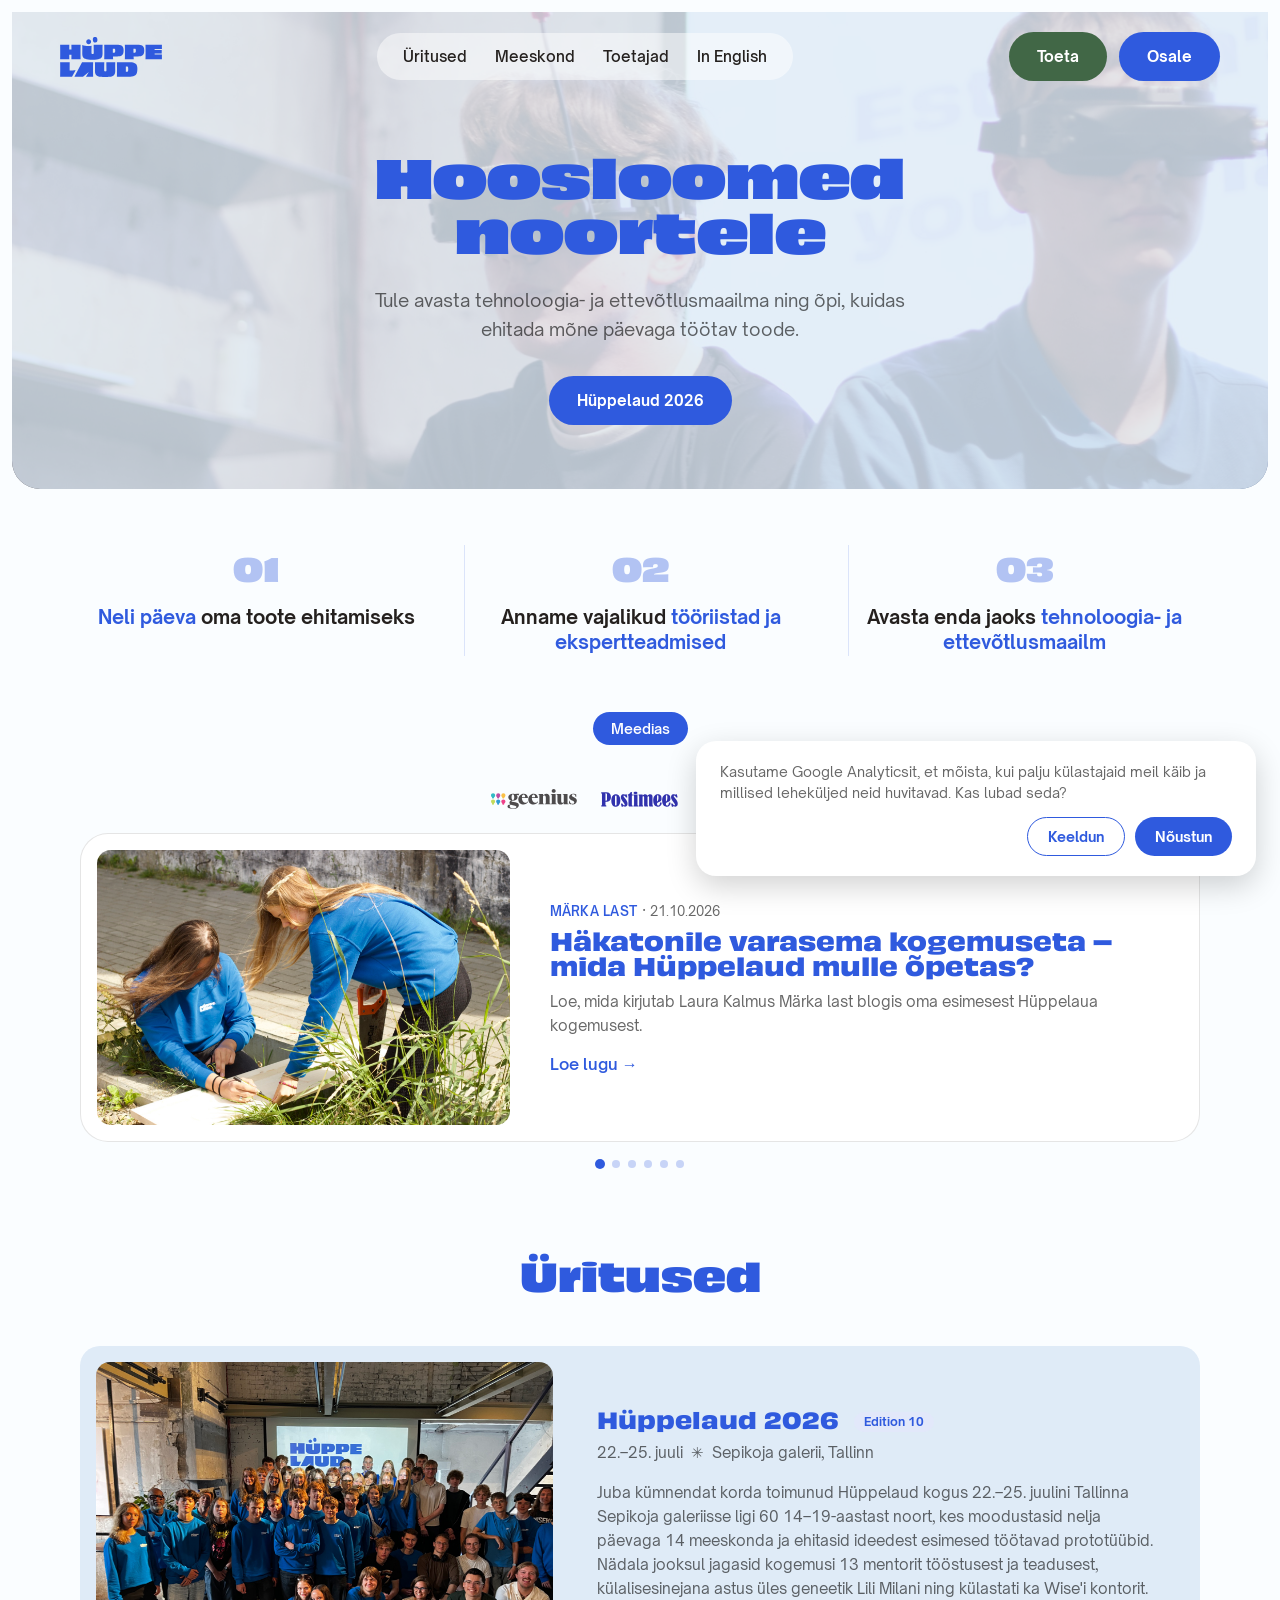
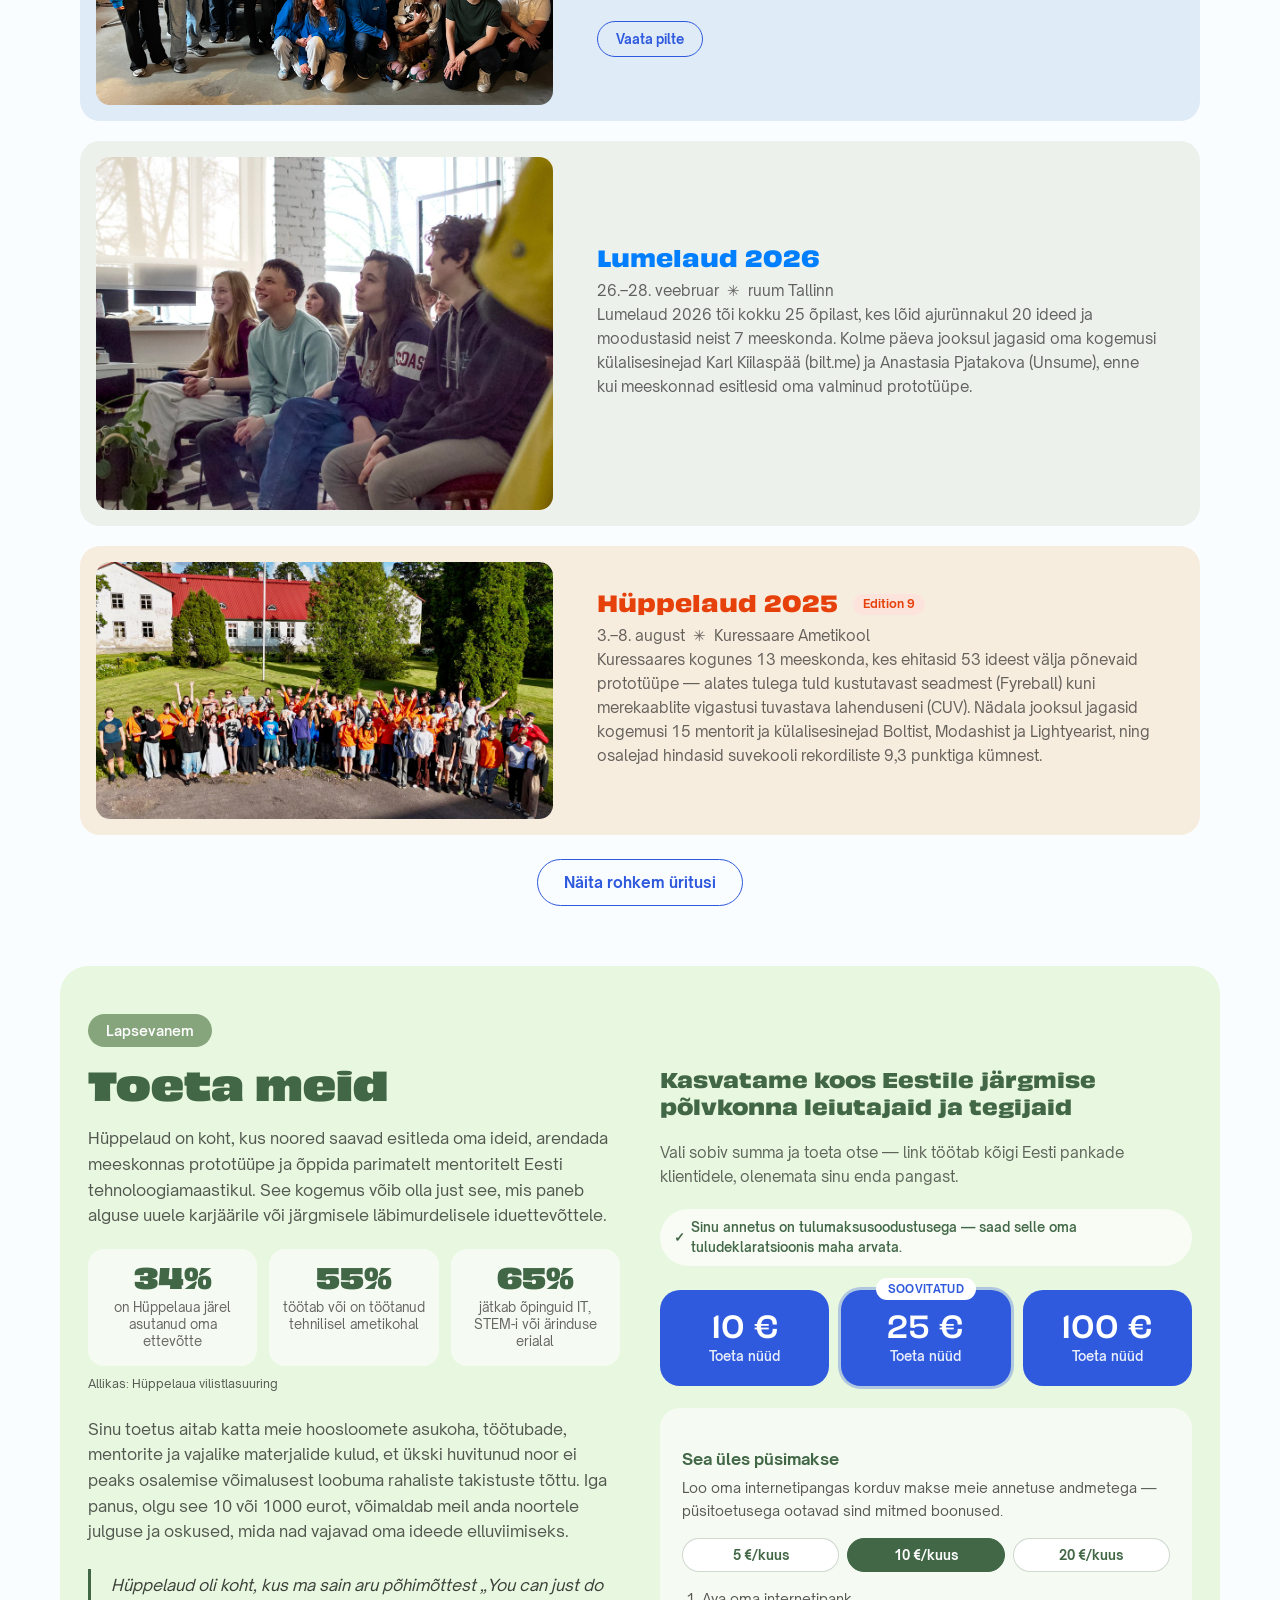
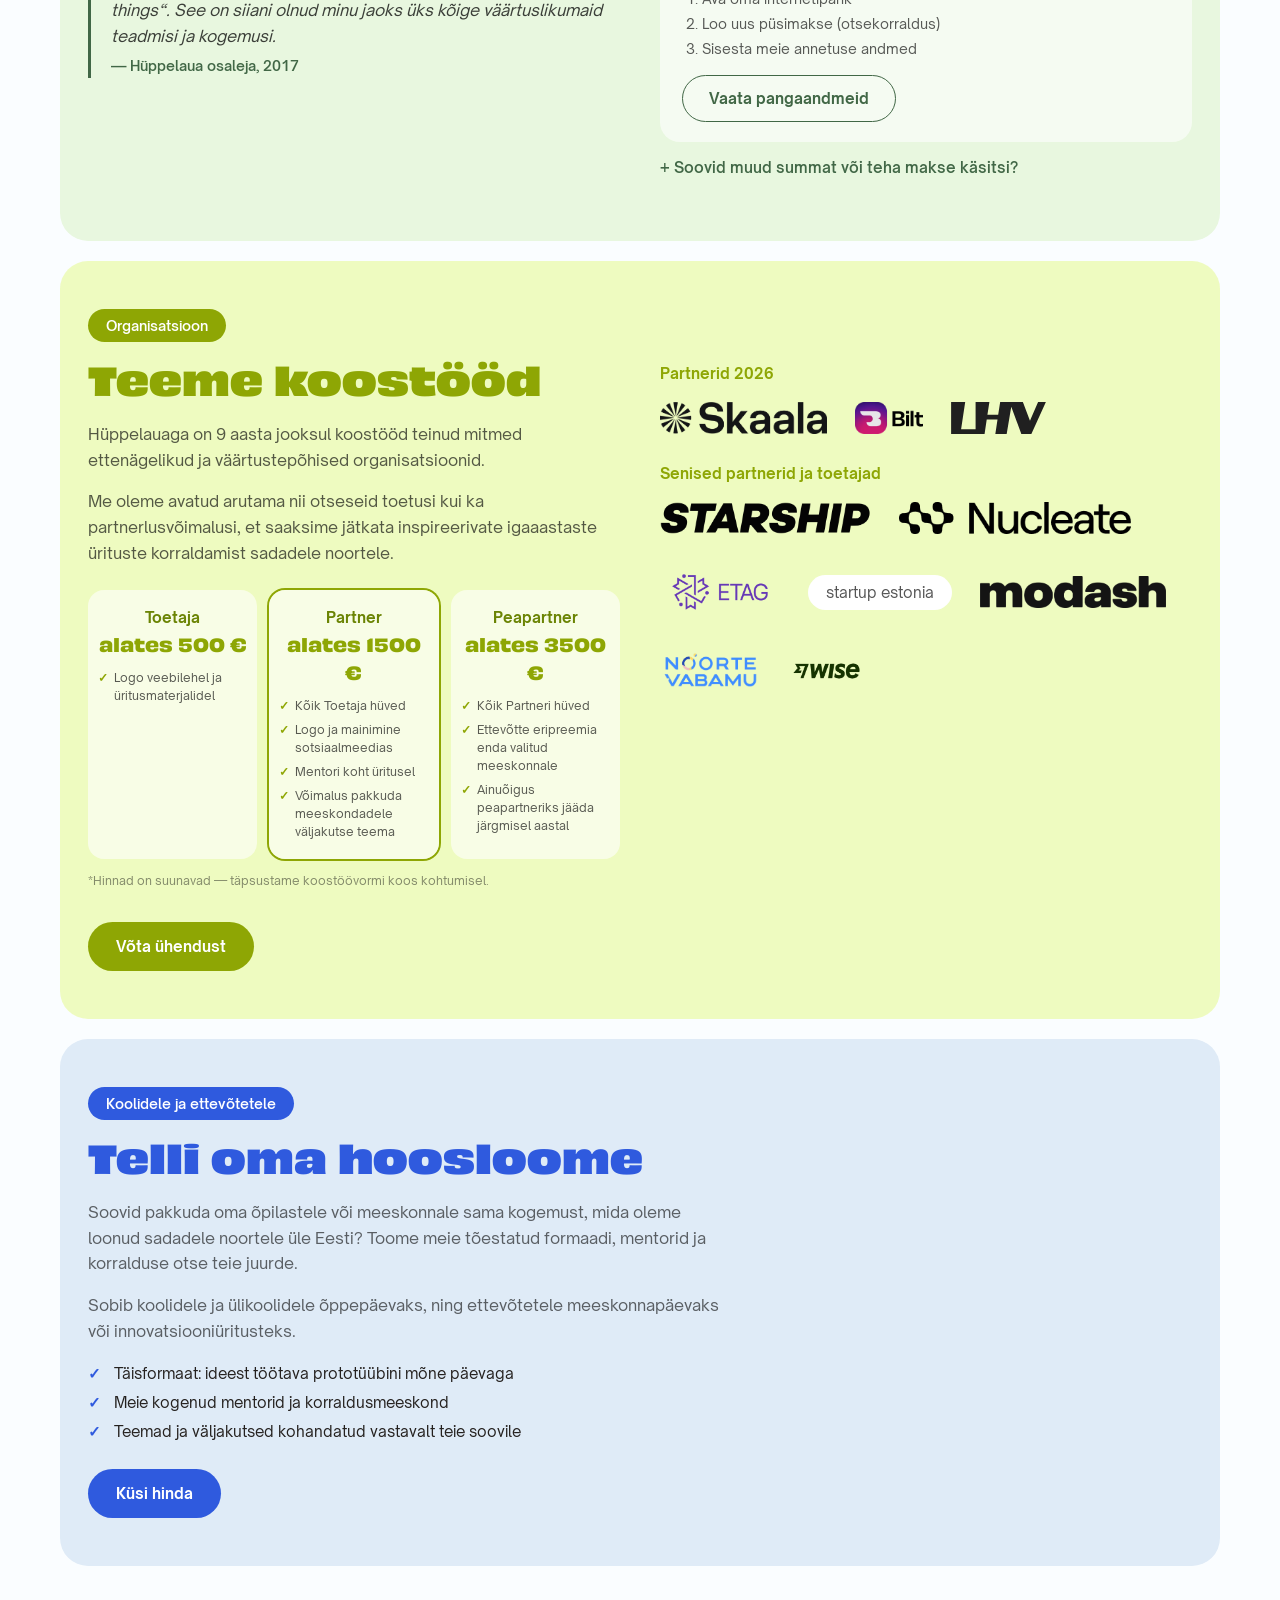
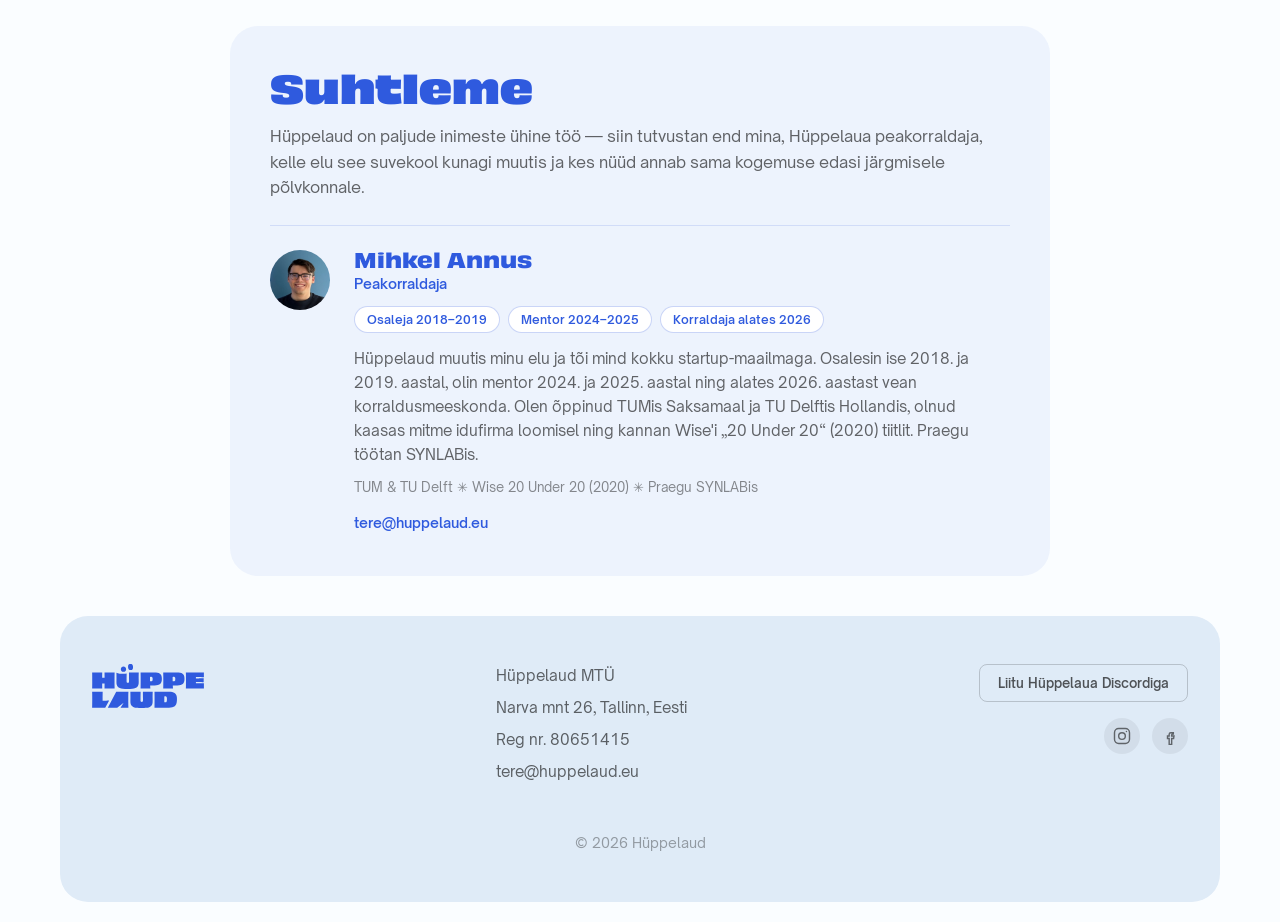
==== index.html @ 9a5c2cb6 "Add Märka last piece as latest Meedias slide Adds Laura Kalmus's 21.10.2026 Märka last writeup as th" ====
<!DOCTYPE html>
<html lang="et" data-i18n-lang="meta.lang">
<head>
<meta charset="UTF-8">
<meta name="viewport" content="width=device-width, initial-scale=1.0">
<title data-i18n="meta.title">Hüppelaud - Nutitalgud noortele</title>
<meta name="description" data-i18n-content="meta.description" content="Hüppelaud on ainulaadne tehnoloogia- ja ettevõtluse suvekool, kuhu tulevad kokku noored üle Eesti, et ehitada nelja päeva jooksul ideedest esimesed töötavad prototüübid.">
<link rel="canonical" data-i18n-href="meta.url" href="https://huppelaud.eu/">
<link rel="alternate" hreflang="et" href="https://huppelaud.eu/">
<link rel="alternate" hreflang="en" href="https://huppelaud.eu/en/">
<link rel="alternate" hreflang="x-default" href="https://huppelaud.eu/en/">
<meta name="robots" content="index, follow, max-image-preview:large">
<link rel="icon" type="image/png" href="/assets/images/favicon.png">
<link rel="apple-touch-icon" href="/assets/images/apple-touch-icon.png">
<link rel="stylesheet" href="/styles.css?v=20260915">

<!-- Social previews (Facebook, LinkedIn, Slack, Discord, WhatsApp, X) -->
<meta property="og:type" content="website">
<meta property="og:site_name" content="Hüppelaud">
<meta property="og:locale" data-i18n-content="meta.ogLocale" content="et_EE">
<meta property="og:locale:alternate" data-i18n-content="meta.ogLocaleAlternate" content="en_GB">
<meta property="og:url" data-i18n-content="meta.url" content="https://huppelaud.eu/">
<meta property="og:title" data-i18n-content="meta.title" content="Hüppelaud - Nutitalgud noortele">
<meta property="og:description" data-i18n-content="meta.ogDescription" content="Tehnoloogia- ja ettevõtluse suvekool 14–19-aastastele: noored üle Eesti ehitavad nelja päevaga ideedest töötavad prototüübid. Toeta või osale.">
<meta property="og:image" content="https://huppelaud.eu/assets/images/og-huppelaud.jpg">
<meta property="og:image:width" content="1200">
<meta property="og:image:height" content="630">
<meta property="og:image:alt" data-i18n-content="meta.ogImageAlt" content="Hüppelaud 2026 osalejad ja mentorid Hüppelaua logo ees">
<meta name="twitter:card" content="summary_large_image">
<meta name="twitter:title" data-i18n-content="meta.title" content="Hüppelaud - Nutitalgud noortele">
<meta name="twitter:description" data-i18n-content="meta.ogDescription" content="Tehnoloogia- ja ettevõtluse suvekool 14–19-aastastele: noored üle Eesti ehitavad nelja päevaga ideedest töötavad prototüübid. Toeta või osale.">
<meta name="twitter:image" content="https://huppelaud.eu/assets/images/og-huppelaud.jpg">

<!-- i18n:et-only -->
<!-- Structured data: tells Google the site name, the organisation behind it,
     its logo/photos and past events, so search can show Hüppelaud's own images. -->
<script type="application/ld+json">
{
  "@context": "https://schema.org",
  "@graph": [
    {
      "@type": "WebSite",
      "@id": "https://huppelaud.eu/#website",
      "url": "https://huppelaud.eu/",
      "name": "Hüppelaud",
      "alternateName": ["Hüppelaud MTÜ", "Huppelaud"],
      "inLanguage": "et",
      "publisher": { "@id": "https://huppelaud.eu/#organization" }
    },
    {
      "@type": "NGO",
      "@id": "https://huppelaud.eu/#organization",
      "name": "Hüppelaud",
      "legalName": "Hüppelaud MTÜ",
      "url": "https://huppelaud.eu/",
      "description": "Tehnoloogia- ja ettevõtluse suvekool ning häkatonid 14–19-aastastele noortele Eestis.",
      "logo": {
        "@type": "ImageObject",
        "url": "https://huppelaud.eu/assets/images/logo.png",
        "width": 600,
        "height": 600
      },
      "image": [
        "https://huppelaud.eu/assets/images/og-huppelaud.jpg",
        "https://huppelaud.eu/assets/images/event-huppelaud-2026.jpg",
        "https://huppelaud.eu/assets/images/hero-huppelaud-2026.jpg"
      ],
      "email": "tere@huppelaud.eu",
      "address": {
        "@type": "PostalAddress",
        "streetAddress": "Narva mnt 26",
        "addressLocality": "Tallinn",
        "addressCountry": "EE"
      },
      "identifier": {
        "@type": "PropertyValue",
        "propertyID": "Registrikood",
        "value": "80651415"
      },
      "areaServed": "EE",
      "sameAs": [
        "https://www.instagram.com/huppelaud/",
        "https://www.facebook.com/huppelaud/"
      ]
    },
    {
      "@type": "Event",
      "name": "Hüppelaud 2026",
      "startDate": "2026-07-22",
      "endDate": "2026-07-25",
      "eventAttendanceMode": "https://schema.org/OfflineEventAttendanceMode",
      "eventStatus": "https://schema.org/EventScheduled",
      "location": { "@type": "Place", "name": "Sepikoja galerii", "address": { "@type": "PostalAddress", "addressLocality": "Tallinn", "addressCountry": "EE" } },
      "image": ["https://huppelaud.eu/assets/images/event-huppelaud-2026.jpg", "https://huppelaud.eu/assets/images/hero-huppelaud-2026.jpg"],
      "description": "Kümnes Hüppelaud: ligi 60 noort, 14 meeskonda ja 13 mentorit ehitasid nelja päevaga ideedest töötavad prototüübid.",
      "organizer": { "@id": "https://huppelaud.eu/#organization" }
    },
    {
      "@type": "Event",
      "name": "Lumelaud 2026",
      "startDate": "2026-02-26",
      "endDate": "2026-02-28",
      "eventAttendanceMode": "https://schema.org/OfflineEventAttendanceMode",
      "eventStatus": "https://schema.org/EventScheduled",
      "location": { "@type": "Place", "name": "ruum", "address": { "@type": "PostalAddress", "addressLocality": "Tallinn", "addressCountry": "EE" } },
      "image": "https://huppelaud.eu/assets/images/event-lumelaud-2026.jpg",
      "description": "25 õpilast, 20 ideed ja 7 meeskonda, kes esitlesid kolme päeva järel oma prototüüpe.",
      "organizer": { "@id": "https://huppelaud.eu/#organization" }
    },
    {
      "@type": "Event",
      "name": "Hüppelaud 2025",
      "startDate": "2025-08-03",
      "endDate": "2025-08-08",
      "eventAttendanceMode": "https://schema.org/OfflineEventAttendanceMode",
      "eventStatus": "https://schema.org/EventScheduled",
      "location": { "@type": "Place", "name": "Kuressaare Ametikool", "address": { "@type": "PostalAddress", "addressLocality": "Kuressaare", "addressCountry": "EE" } },
      "image": "https://huppelaud.eu/assets/images/event-huppelaud-2025.jpg",
      "description": "13 meeskonda ehitasid 53 ideest prototüüpe 15 mentori toel.",
      "organizer": { "@id": "https://huppelaud.eu/#organization" }
    },
    {
      "@type": "Event",
      "name": "Lumelaud 2025",
      "startDate": "2025-02-26",
      "endDate": "2025-02-28",
      "eventAttendanceMode": "https://schema.org/OfflineEventAttendanceMode",
      "eventStatus": "https://schema.org/EventScheduled",
      "location": { "@type": "Place", "name": "Vabamu", "address": { "@type": "PostalAddress", "addressLocality": "Tallinn", "addressCountry": "EE" } },
      "image": "https://huppelaud.eu/assets/images/event-lumelaud-2025.jpg",
      "description": "Kolmepäevane talvine hoosloome, kus viis meeskonda esitlesid oma valmis tooteid.",
      "organizer": { "@id": "https://huppelaud.eu/#organization" }
    },
    {
      "@type": "Event",
      "name": "Hüppelaud 2024",
      "startDate": "2024-08-05",
      "endDate": "2024-08-09",
      "eventAttendanceMode": "https://schema.org/OfflineEventAttendanceMode",
      "eventStatus": "https://schema.org/EventScheduled",
      "location": { "@type": "Place", "name": "Viljandi Kutseõppekeskus", "address": { "@type": "PostalAddress", "addressLocality": "Viljandi", "addressCountry": "EE" } },
      "image": "https://huppelaud.eu/assets/images/event-huppelaud-2024.jpg",
      "description": "Nädal toodete ehitamist Viljandis, lõpuesitlustel üllatuskülalisena Bolti asutaja Markus Villig.",
      "organizer": { "@id": "https://huppelaud.eu/#organization" }
    },
    {
      "@type": "Event",
      "name": "Hüppelaud 2023",
      "startDate": "2023-07-30",
      "endDate": "2023-08-04",
      "eventAttendanceMode": "https://schema.org/OfflineEventAttendanceMode",
      "eventStatus": "https://schema.org/EventScheduled",
      "location": { "@type": "Place", "name": "kood/Jõhvi", "address": { "@type": "PostalAddress", "addressLocality": "Jõhvi", "addressCountry": "EE" } },
      "image": "https://huppelaud.eu/assets/images/event-huppelaud-2023.jpg",
      "description": "Seitsmes Hüppelaud koostöös Enter Bootcampiga, üle 80 noore osalejaga.",
      "organizer": { "@id": "https://huppelaud.eu/#organization" }
    }
  ]
}
</script>
<!-- /i18n:et-only -->
</head>
<body>

<header class="hero" id="top" data-track-section="hero">
  <div class="hero-carousel" id="heroCarousel" aria-hidden="true">
    <img src="/assets/images/hero-huppelaud-2026.jpg" alt="" class="active">
    <img src="/assets/images/hero-huppelaud-2026-2.jpg" alt="">
    <img src="/assets/images/gallery-2026/g-4612.jpg" alt="">
    <img src="/assets/images/gallery-2026/g-4648.jpg" alt="">
    <img src="/assets/images/gallery-2026/g-4593.jpg" alt="">
    <img src="/assets/images/gallery-2026/g-4698.jpg" alt="">
    <img src="/assets/images/gallery-2026/g-4860.jpg" alt="">
  </div>
  <div class="hero-scrim" aria-hidden="true"></div>
  <nav class="navbar">
    <a href="#top" class="logo" data-i18n-aria="nav.logoAria" aria-label="Hüppelaud avaleht">
      <img src="/assets/images/logo.svg" alt="Hüppelaud">
    </a>

    <div class="nav-pill">
      <a href="#events" data-i18n="nav.events">Üritused</a>
      <a href="#team" data-i18n="nav.team">Meeskond</a>
      <a href="#contribute" data-i18n="nav.support">Toetajad</a>
      <a class="lang-select" href="/en/" data-i18n-href="nav.langHref" hreflang="en" data-i18n-hreflang="nav.langCode" lang="en" data-i18n-lang="nav.langCode" data-i18n="nav.langSwitch">In English</a>
    </div>

    <div class="nav-ctas">
      <a href="#donate" class="btn btn-donate nav-donate" data-i18n="nav.donate">Toeta</a>
      <a href="#events" class="btn btn-primary nav-cta" data-i18n="nav.cta">Osale</a>
    </div>

    <button class="hamburger" type="button" data-i18n-aria="nav.openMenu" aria-label="Ava menüü" aria-expanded="false">
      <span></span><span></span><span></span>
    </button>
  </nav>

  <div class="menu-mobile" id="mobileMenu">
    <a href="#meedias" data-i18n="press.badge">Meedias</a>
    <a href="#events" data-i18n="nav.events">Üritused</a>
    <a href="#team" data-i18n="nav.team">Meeskond</a>
    <a href="#contribute" data-i18n="nav.support">Toetajad</a>
    <a class="lang-select" href="/en/" data-i18n-href="nav.langHref" hreflang="en" data-i18n-hreflang="nav.langCode" lang="en" data-i18n-lang="nav.langCode" data-i18n="nav.langSwitch">In English</a>
    <a href="#donate" class="btn btn-donate" data-i18n="nav.donate">Toeta</a>
    <a href="#events" class="btn btn-primary" data-i18n="nav.cta">Osale</a>
  </div>

  <div class="hero-content">
    <h1 data-i18n="hero.title">Hoosloomed noortele</h1>
    <p class="hero-text" data-i18n="hero.text">Tule avasta tehnoloogia- ja ettevõtlusmaailma ning õpi, kuidas ehitada mõne päevaga töötav toode.</p>
    <div class="hero-buttons">
      <a href="https://nova.vabamu.ee/study-bites/huppelaud-2026/" target="_blank" rel="noopener" class="btn btn-primary">Hüppelaud 2026</a>
    </div>
  </div>
</header>

<main>

  <section class="intro">
    <div class="intro-grid">
      <div class="intro-item">
        <span class="intro-num">01</span>
        <h3><span class="intro-highlight" data-i18n="intro.item1.highlight">Neli päeva</span> <span data-i18n="intro.item1.rest">oma toote ehitamiseks</span></h3>
      </div>
      <div class="intro-item">
        <span class="intro-num">02</span>
        <h3><span data-i18n="intro.item2.rest">Anname vajalikud</span> <span class="intro-highlight" data-i18n="intro.item2.highlight">tööriistad ja ekspertteadmised</span></h3>
      </div>
      <div class="intro-item">
        <span class="intro-num">03</span>
        <h3><span data-i18n="intro.item3.rest">Avasta enda jaoks</span> <span class="intro-highlight" data-i18n="intro.item3.highlight">tehnoloogia- ja ettevõtlusmaailm</span></h3>
      </div>
    </div>
  </section>

  <section class="press" id="meedias" data-track-section="press">
    <span class="badge badge-blue" data-i18n="press.badge">Meedias</span>
    <div class="press-outlets">
      <img src="/assets/images/partner-geenius.svg" alt="Geenius" class="press-outlets-logo">
      <img src="/assets/images/partner-postimees.svg" alt="Postimees" class="press-outlets-logo">
      <img src="/assets/images/partner-err-icon.svg" alt="ERR" class="press-outlets-logo">
    </div>
    <div class="press-carousel" id="pressCarousel">
      <div class="press-card is-active">
        <div class="press-card-photo">
          <img src="/assets/images/press-huppelaud-markalast.jpg" data-i18n-alt="press.photoAlt6" alt="Hüppelaud 2026 osalejad oma toodet ehitamas">
        </div>
        <div class="press-card-body">
          <p class="press-source">Märka last <span class="press-date" data-i18n="press.date6">21.10.2026</span></p>
          <h3 class="press-headline" data-i18n="press.headline6">Häkatonile varasema kogemuseta – mida Hüppelaud mulle õpetas?</h3>
          <p class="press-desc" data-i18n="press.desc6">Loe, mida kirjutab Laura Kalmus Märka last blogis oma esimesest Hüppelaua kogemusest.</p>
          <a class="press-link" href="https://markalast.ee/2026/10/21/hakatonile-varasema-kogemuseta-mida-huppelaud-mulle-opetas/" target="_blank" rel="noopener" data-i18n="press.cta">Loe lugu →</a>
        </div>
      </div>
      <div class="press-card">
        <div class="press-card-photo">
          <img src="/assets/images/press-huppelaud-vabamu.jpg" data-i18n-alt="press.photoAlt1" alt="Hüppelaud 2026 osalejad Study Bites loos">
        </div>
        <div class="press-card-body">
          <p class="press-source">Study Bites — Vabamu</p>
          <h3 class="press-headline" data-i18n="press.headline1">Kümnes Hüppelaud tõi kokku tulevased ükssarvikud</h3>
          <p class="press-desc" data-i18n="press.desc1">Loe, mida kirjutab Vabamu 2026. aasta Hüppelaua kohta.</p>
          <a class="press-link" href="https://nova.vabamu.ee/study-bites/huppelaud-2026/" target="_blank" rel="noopener" data-i18n="press.cta">Loe lugu →</a>
        </div>
      </div>
      <div class="press-card">
        <div class="press-card-photo">
          <img src="/assets/images/press-huppelaud-saartehaal.jpg" data-i18n-alt="press.photoAlt2" alt="Hüppelaud 2025 osalejad Kuressaares">
        </div>
        <div class="press-card-body">
          <p class="press-source">Saarte Hääl</p>
          <h3 class="press-headline" data-i18n="press.headline2">Suvekool Hüppelaud pakub noortele tehnoloogia- ja ettevõtlusoskusi</h3>
          <p class="press-desc" data-i18n="press.desc2">Loe, mida kirjutab Saarte Hääl 2025. aasta Hüppelaua suvekooli kohta.</p>
          <a class="press-link" href="https://saartehaal.postimees.ee/8300290/galerii-suvekool-huppelaud-pakub-noortele-tehnoloogia-ja-ettevotlusoskusi" target="_blank" rel="noopener" data-i18n="press.cta">Loe lugu →</a>
        </div>
      </div>
      <div class="press-card">
        <div class="press-card-photo">
          <img src="/assets/images/press-huppelaud-pm-haridus.jpg" data-i18n-alt="press.photoAlt3" alt="Hüppelaud 2022 osalejad Proto avastuskeskuses">
        </div>
        <div class="press-card-body">
          <p class="press-source">Haridusportaal — Postimees</p>
          <h3 class="press-headline" data-i18n="press.headline3">Noorte Vabamu kutsub 14-19-aastaseid noori Hüppelaua suvekooli</h3>
          <p class="press-desc" data-i18n="press.desc3">Loe, mida kirjutab Postimehe Haridusportaal 2022. aasta Hüppelaua suvekooli kohta.</p>
          <a class="press-link" href="https://haridus.postimees.ee/7556819/noorte-vabamu-kutsub-14-19-aastaseid-noori-huppelaua-suvekooli" target="_blank" rel="noopener" data-i18n="press.cta">Loe lugu →</a>
        </div>
      </div>
      <div class="press-card">
        <div class="press-card-photo">
          <img src="/assets/images/press-huppelaud-err.jpg" data-i18n-alt="press.photoAlt4" alt="Hüppelaud 2019 osalejad toodet ehitamas">
        </div>
        <div class="press-card-body">
          <p class="press-source">ERR</p>
          <h3 class="press-headline" data-i18n="press.headline4">Noored leiutajad mõtlevad suvekoolis välja uusi tooteid</h3>
          <p class="press-desc" data-i18n="press.desc4">Loe, mida kirjutab ERR 2019. aasta Hüppelaua suvekooli kohta.</p>
          <a class="press-link" href="https://www.err.ee/963251/noored-leiutajad-motlevad-suvekoolis-valja-uusi-tooteid" target="_blank" rel="noopener" data-i18n="press.cta">Loe lugu →</a>
        </div>
      </div>
      <div class="press-card">
        <div class="press-card-photo">
          <img src="/assets/images/press-huppelaud-geenius.jpg" data-i18n-alt="press.photoAlt5" alt="Hüppelaud 2018 osalejad Telliskivis">
        </div>
        <div class="press-card-body">
          <p class="press-source">Geenius — Delfi</p>
          <h3 class="press-headline" data-i18n="press.headline5">Telliskivi loomelinnakus algab nädalane noorte leiutajate suvekool Hüppelaud</h3>
          <p class="press-desc" data-i18n="press.desc5">Loe, mida kirjutab Geenius 2018. aasta Hüppelaua suvekooli kohta.</p>
          <a class="press-link" href="https://geenius.delfi.ee/artikkel/120522867/telliskivi-loomelinnakus-algab-nadalane-noorte-leiutajate-suvekool-huppelaud" target="_blank" rel="noopener" data-i18n="press.cta">Loe lugu →</a>
        </div>
      </div>
      <div class="press-dots">
        <button type="button" class="press-dot is-active" data-slide-to="0" data-i18n-aria="press.dot1" aria-label="Slaid 1"></button>
        <button type="button" class="press-dot" data-slide-to="1" data-i18n-aria="press.dot2" aria-label="Slaid 2"></button>
        <button type="button" class="press-dot" data-slide-to="2" data-i18n-aria="press.dot3" aria-label="Slaid 3"></button>
        <button type="button" class="press-dot" data-slide-to="3" data-i18n-aria="press.dot4" aria-label="Slaid 4"></button>
        <button type="button" class="press-dot" data-slide-to="4" data-i18n-aria="press.dot5" aria-label="Slaid 5"></button>
        <button type="button" class="press-dot" data-slide-to="5" data-i18n-aria="press.dot6" aria-label="Slaid 6"></button>
      </div>
    </div>
  </section>

  <section class="events" id="events" data-track-section="events">
    <h2 class="section-title center" data-i18n="nav.events">Üritused</h2>

    <div class="event-list">

      <article class="event-card event-card--featured" style="--card-bg:#DFEBF7; --card-title:#2F5ADE;">
        <div class="event-photo">
          <img src="/assets/images/event-huppelaud-2026.jpg" data-i18n-alt="events.huppelaud2026.alt" alt="Hüppelaud 2026 osalejad">
        </div>
        <div class="event-info">
          <h3>Hüppelaud 2026 <span class="edition-tag">Edition 10</span></h3>
          <p class="event-meta" data-i18n="events.huppelaud2026.meta">22.–25. juuli  ✳  Sepikoja galerii, Tallinn</p>
          <p class="event-desc" data-i18n="events.huppelaud2026.desc">Juba kümnendat korda toimunud Hüppelaud kogus 22.–25. juulini Tallinna Sepikoja galeriisse ligi 60 14–19-aastast noort, kes moodustasid nelja päevaga 14 meeskonda ja ehitasid ideedest esimesed töötavad prototüübid. Nädala jooksul jagasid kogemusi 13 mentorit tööstusest ja teadusest, külalisesinejana astus üles geneetik Lili Milani ning külastati ka Wise'i kontorit.</p>
          <button type="button" class="btn btn-ghost-blue btn-sm" id="openGallery2026" data-i18n="events.viewPhotos">Vaata pilte</button>
        </div>
      </article>

      <article class="event-card" style="--card-bg:#EDF1EB; --card-title:#027FFF;">
        <div class="event-photo">
          <img src="/assets/images/event-lumelaud-2026.jpg" data-i18n-alt="events.lumelaud2026.alt" alt="Lumelaud 2026 osalejad">
        </div>
        <div class="event-info">
          <h3>Lumelaud 2026</h3>
          <p class="event-meta" data-i18n="events.lumelaud2026.meta">26.–28. veebruar  ✳  ruum Tallinn</p>
          <p class="event-desc" data-i18n="events.lumelaud2026.desc">Lumelaud 2026 tõi kokku 25 õpilast, kes lõid ajurünnakul 20 ideed ja moodustasid neist 7 meeskonda. Kolme päeva jooksul jagasid oma kogemusi külalisesinejad Karl Kiilaspää (bilt.me) ja Anastasia Pjatakova (Unsume), enne kui meeskonnad esitlesid oma valminud prototüüpe.</p>
        </div>
      </article>

      <article class="event-card" style="--card-bg:#F7EDDF; --card-title:#E6400B;">
        <div class="event-photo">
          <img src="/assets/images/event-huppelaud-2025.jpg" data-i18n-alt="events.huppelaud2025.alt" alt="Hüppelaud 2025 osalejad">
        </div>
        <div class="event-info">
          <h3>Hüppelaud 2025 <span class="edition-tag">Edition 9</span></h3>
          <p class="event-meta" data-i18n="events.huppelaud2025.meta">3.–8. august  ✳  Kuressaare Ametikool</p>
          <p class="event-desc" data-i18n="events.huppelaud2025.desc">Kuressaares kogunes 13 meeskonda, kes ehitasid 53 ideest välja põnevaid prototüüpe — alates tulega tuld kustutavast seadmest (Fyreball) kuni merekaablite vigastusi tuvastava lahenduseni (CUV). Nädala jooksul jagasid kogemusi 15 mentorit ja külalisesinejad Boltist, Modashist ja Lightyearist, ning osalejad hindasid suvekooli rekordiliste 9,3 punktiga kümnest.</p>
        </div>
      </article>

      <div class="event-list-more" id="eventsMore">
        <article class="event-card" style="--card-bg:#EDF1EB; --card-title:#027FFF;">
          <div class="event-photo">
            <img src="/assets/images/event-lumelaud-2025.jpg" data-i18n-alt="events.lumelaud2025.alt" alt="Lumelaud 2025 osalejad">
          </div>
          <div class="event-info">
            <h3>Lumelaud 2025</h3>
            <p class="event-meta" data-i18n="events.lumelaud2025.meta">26.–28. veebruar  ✳  Vabamu</p>
            <p class="event-desc" data-i18n="events.lumelaud2025.desc">Kolmepäevasele Lumelaudale Vabamus tulid külla ka Soome organisatsiooni FinEst Future esindajad. Osalejad tutvusid Ampler Bike'i tootmisega ja said proovida VR-töötuba, enne kui viis meeskonda esitlesid oma valmis tooted — linnaruumi parandava kaardirakenduse Citymaxxing, toidu aegumist jälgiva Rimi laienduse, virtuaalse riietuse proovimise rakenduse Style Snap, teismeliste ajaplaneerimise abilise Zzzchedule ja õrnalt äratava unimaski LUMEA.</p>
          </div>
        </article>

        <article class="event-card" style="--card-bg:rgba(207,83,117,0.15); --card-title:#CF5375;">
          <div class="event-photo">
            <img src="/assets/images/event-huppelaud-2024.jpg" data-i18n-alt="events.huppelaud2024.alt" alt="Hüppelaud 2024 osalejad">
          </div>
          <div class="event-info">
            <h3>Hüppelaud 2024 <span class="edition-tag">Edition 8</span></h3>
            <p class="event-meta" data-i18n="events.huppelaud2024.meta">5.–9. august  ✳  Viljandi Kutseõppekeskus</p>
            <p class="event-desc" data-i18n="events.huppelaud2024.desc">Viljandi Kutseõppekeskuses veetsid osalejad nädala ehitades — arvuti, õmblusmasina ja treipingi taga — ning käisid õppimas Clevoni autonoomsete pakiautode tehases ja matkamas Ennuksemäel. Lõpuesitlustel said kõik kooskonnad oma tooted valmis, kui üllatuskülalisena jagas Bolti asutaja Markus Villig lugu, kuidas ta ettevõtte veel kooliõpilasena 5000-eurose laenuga käima lükkas.</p>
          </div>
        </article>

        <article class="event-card" style="--card-bg:rgba(134,165,124,0.15); --card-title:#86A57C;">
          <div class="event-photo">
            <img src="/assets/images/event-huppelaud-2023.jpg" data-i18n-alt="events.huppelaud2023.alt" alt="Hüppelaud 2023 osalejad">
          </div>
          <div class="event-info">
            <h3>Hüppelaud 2023 <span class="edition-tag">Edition 7</span></h3>
            <p class="event-meta" data-i18n="events.huppelaud2023.meta">30. juuli – 4. august  ✳  kood/Jõhvi</p>
            <p class="event-desc" data-i18n="events.huppelaud2023.desc">kood/Jõhvis toimunud seitsmes Hüppelaud toodi ellu koostöös Enter Bootcampiga ning kokku osales üle 80 noore. Nädalasse mahtus nii tõsine tootearendus kui ka väljasõidud — külastati Jõhvi jalaväepataljoni ja rühiti Ahermäele —, samuti ettekanded start-up'i rahastamisest investor Kärt Siilatsiga ja sellest, kuidas teadusprojektist miljardiäri teha (Carmen Kivisild).</p>
          </div>
        </article>

        <div class="event-list-archive">
          <article class="event-card event-card--compact" style="--card-bg:#D8DCE2; --card-title:#5A6672;">
            <div class="event-info">
              <h3>Hüppelaud 2022 <span class="edition-tag">Edition 6</span></h3>
              <p class="event-meta" data-i18n="events.huppelaud2022.meta">PROTO Avastustehas, Tallinn</p>
              <p class="event-desc" data-i18n="events.huppelaud2022.desc">PROTO Avastustehases toimunud kuues Hüppelaud tõi kokku 28 ideed, millest moodustati 9 tiimi. Nädala sisse mahtusid ekskursioon Comodule tehasesse tutvumaks Tuul Ride'i e-tõukerataste tootmisega, Vivistopi loovtöötuba toodete viimistlemiseks ning isiklikud inspiratsioonilood Liis Naruskilt ja Björn Koopilt.</p>
            </div>
          </article>

          <article class="event-card event-card--compact" style="--card-bg:#F0F0F0; --card-title:#6B6B6B;">
            <div class="event-info">
              <h3>Hüppelaud 2021 <span class="edition-tag">Edition 5</span></h3>
              <p class="event-meta" data-i18n="events.huppelaud2021.meta">Virtuaalne</p>
              <p class="event-desc" data-i18n="events.huppelaud2021.desc">Veebis toimunud Hüppelaud 2021 nägi nelja päevaga sündimas vaimukaid maailma paremaks muutvaid tooteid. Teisel päeval jagati teadmisi no-code tööriistadest, krüptomaailma turvalisusest ja kasutajauuringute antropoloogilistest meetoditest, mõned tiimid tegid koguni pivoti. Mentorid pidasid kõnesid lausa lennujaamast, mägedest ja paadiretkelt.</p>
            </div>
          </article>

          <article class="event-card event-card--compact" style="--card-bg:rgba(214,184,74,0.18); --card-title:#A8842A;">
            <div class="event-info">
              <h3>Hüppelaud 2020 <span class="edition-tag">Edition 4</span></h3>
              <p class="event-meta" data-i18n="events.huppelaud2020.meta">Virtuaalne</p>
              <p class="event-desc" data-i18n="events.huppelaud2020.desc">2020. aastal toimus juba neljas Hüppelaud, seekord esimest korda täielikult virtuaalselt — kõik said kokku distantsilt, ent seda sama suure innu ja ideega kui alati.</p>
            </div>
          </article>

          <article class="event-card event-card--compact" style="--card-bg:rgba(60,60,60,0.08); --card-title:#3A3A3A;">
            <div class="event-info">
              <h3>Hüppelaud 2019 <span class="edition-tag">Edition 3</span></h3>
              <p class="event-meta" data-i18n="events.huppelaud2019.meta">Tehnopol, Tallinn</p>
              <p class="event-desc" data-i18n="events.huppelaud2019.desc">Tehnopolis toimunud Hüppelaud 2019 pakkus töötubasid esitlusoskustest, andmeanalüüsist, tehisintellektist ja blockchainist ekspertidega nagu Sten Tamkivi, Liis Lepik ja Rene Trisberg. Kolmandaks õhtuks olid valmis juba sellised tooted nagu geomeetriaõpe Math 3D ja õpilasfirmade platvorm Huub, ning SpacierX tiim uuris koguni, kuidas oma raketti orbiidile lennutada — päeva lõpetas ootamatu sportlik vaheldus: kriketimäng Tallinna hipodroomil.</p>
            </div>
          </article>

          <article class="event-card event-card--compact" style="--card-bg:rgba(79,197,138,0.15); --card-title:#4FC58A;">
            <div class="event-info">
              <h3>Hüppelaud 2018 <span class="edition-tag">Edition 2</span></h3>
              <p class="event-meta" data-i18n="events.huppelaud2018.meta">Lift99, Tallinn</p>
            </div>
          </article>

          <article class="event-card event-card--compact" style="--card-bg:rgba(108,33,209,0.10); --card-title:#6C21D1;">
            <div class="event-info">
              <h3>Hüppelaud 2017 <span class="edition-tag">Edition 1</span></h3>
              <p class="event-meta" data-i18n="events.huppelaud2017.meta">Spark Makerlab, Tartu</p>
            </div>
          </article>
        </div>
      </div>

      <div class="events-toggle-wrap">
        <button type="button" class="btn btn-ghost-blue" id="toggleEvents" aria-expanded="false" data-i18n="events.showMore">Näita rohkem üritusi</button>
      </div>

    </div>
  </section>

  <section class="support" id="contribute" data-track-section="contribute">
    <span class="badge badge-green" data-i18n="support.badge">Lapsevanem</span>
    <div class="support-grid">
      <div class="support-copy">
        <h2 class="section-title support-title" data-i18n="support.title">Toeta meid</h2>
        <p data-i18n="support.p1">Hüppelaud on koht, kus noored saavad esitleda oma ideid, arendada meeskonnas prototüüpe ja õppida parimatelt mentoritelt Eesti tehnoloogiamaastikul. See kogemus võib olla just see, mis paneb alguse uuele karjäärile või järgmisele läbimurdelisele iduettevõttele.</p>

        <div class="impact-stats">
          <div class="stat">
            <span class="stat-number">34%</span>
            <span class="stat-label" data-i18n="support.stat1">on Hüppelaua järel asutanud oma ettevõtte</span>
          </div>
          <div class="stat">
            <span class="stat-number">55%</span>
            <span class="stat-label" data-i18n="support.stat2">töötab või on töötanud tehnilisel ametikohal</span>
          </div>
          <div class="stat">
            <span class="stat-number">65%</span>
            <span class="stat-label" data-i18n="support.stat3">jätkab õpinguid IT, STEM-i või ärinduse erialal</span>
          </div>
        </div>
        <p class="stat-source" data-i18n="support.statSource">Allikas: Hüppelaua vilistlasuuring</p>

        <p data-i18n="support.p2">Sinu toetus aitab katta meie hoosloomete asukoha, töötubade, mentorite ja vajalike materjalide kulud, et ükski huvitunud noor ei peaks osalemise võimalusest loobuma rahaliste takistuste tõttu. Iga panus, olgu see 10 või 1000 eurot, võimaldab meil anda noortele julguse ja oskused, mida nad vajavad oma ideede elluviimiseks.</p>

        <blockquote class="testimonial">
          <p data-i18n="support.testimonialQuote">Hüppelaud oli koht, kus ma sain aru põhimõttest „You can just do things“. See on siiani olnud minu jaoks üks kõige väärtuslikumaid teadmisi ja kogemusi.</p>
          <cite data-i18n="support.testimonialAttribution">— Hüppelaua osaleja, 2017</cite>
        </blockquote>
      </div>
      <div class="support-donate" id="donate" data-track-section="donate">
        <h3 data-i18n="support.donateHeading">Kasvatame koos Eestile järgmise põlvkonna leiutajaid ja tegijaid</h3>
        <p class="donate-lead" data-i18n="support.donateLead">Vali sobiv summa ja toeta otse — link töötab kõigi Eesti pankade klientidele, olenemata sinu enda pangast.</p>

        <p class="donate-tax-note"><span class="tax-note-icon" aria-hidden="true">✓</span><span data-i18n="support.taxNote">Sinu annetus on tulumaksusoodustusega — saad selle oma tuludeklaratsioonis maha arvata.</span></p>

        <div class="donate-tiers">
          <a class="tier-card" href="https://www.lhv.ee/et/al/?6h3zsR0B" target="_blank" rel="noopener noreferrer">
            <span class="tier-amount">10&nbsp;€</span>
            <span class="tier-cta" data-i18n="support.donateNow">Toeta nüüd</span>
          </a>
          <a class="tier-card tier-card--featured" href="https://www.lhv.ee/et/al/?rnysO2qA" target="_blank" rel="noopener noreferrer">
            <span class="tier-badge" data-i18n="support.recommended">Soovitatud</span>
            <span class="tier-amount">25&nbsp;€</span>
            <span class="tier-cta" data-i18n="support.donateNow">Toeta nüüd</span>
          </a>
          <a class="tier-card" href="https://www.lhv.ee/et/al/?kkOm0svY" target="_blank" rel="noopener noreferrer">
            <span class="tier-amount">100&nbsp;€</span>
            <span class="tier-cta" data-i18n="support.donateNow">Toeta nüüd</span>
          </a>
        </div>

        <div class="recurring-donate">
          <h4 data-i18n="support.recurringTitle">Sea üles püsimakse</h4>
          <p data-i18n="support.recurringText">Loo oma internetipangas korduv makse meie annetuse andmetega — püsitoetusega ootavad sind mitmed boonused.</p>

          <div class="recurring-amounts">
            <span class="chip-amount" data-i18n="support.recurring5">5 €/kuus</span>
            <span class="chip-amount chip-amount--featured" data-i18n="support.recurring10">10 €/kuus</span>
            <span class="chip-amount" data-i18n="support.recurring20">20 €/kuus</span>
          </div>

          <ol class="recurring-steps">
            <li data-i18n="support.recurringStep1">Ava oma internetipank</li>
            <li data-i18n="support.recurringStep2">Loo uus püsimakse (otsekorraldus)</li>
            <li data-i18n="support.recurringStep3">Sisesta meie annetuse andmed</li>
          </ol>

          <button type="button" class="btn btn-ghost-green" id="showBankDetails" data-i18n="support.recurringCta">Vaata pangaandmeid</button>
        </div>

        <details class="donate-alt" id="donateAlt">
          <summary data-i18n="support.altSummary">Soovid muud summat või teha makse käsitsi?</summary>
          <div class="donate-card">
            <div class="donate-row">
              <span class="donate-label" data-i18n="support.labelBank">Pank</span>
              <button class="donate-value" data-copy="LHV">LHV <span class="copy-icon">⧉</span></button>
            </div>
            <div class="donate-row">
              <span class="donate-label">IBAN</span>
              <button class="donate-value" data-copy="EE747700771011830310">EE747700771011830310 <span class="copy-icon">⧉</span></button>
            </div>
            <div class="donate-row">
              <span class="donate-label" data-i18n="support.labelRecipient">Saaja</span>
              <button class="donate-value" data-copy="Hüppelaud MTÜ">Hüppelaud MTÜ <span class="copy-icon">⧉</span></button>
            </div>
            <div class="donate-row">
              <span class="donate-label" data-i18n="support.labelReference">Selgitus</span>
              <button class="donate-value" data-copy="Hüppelaud MTÜ annetus">Hüppelaud MTÜ annetus <span class="copy-icon">⧉</span></button>
            </div>
          </div>
        </details>
      </div>
    </div>
  </section>

  <section class="partners" id="partners" data-track-section="partners">
    <span class="badge badge-olive" data-i18n="partners.badge">Organisatsioon</span>
    <div class="partners-grid">
      <div class="partners-copy">
        <h2 class="section-title partners-title" data-i18n="partners.title">Teeme koostööd</h2>
        <p data-i18n="partners.p1">Hüppelauaga on 9 aasta jooksul koostööd teinud mitmed ettenägelikud ja väärtustepõhised organisatsioonid.</p>
        <p data-i18n="partners.p2">Me oleme avatud arutama nii otseseid toetusi kui ka partnerlusvõimalusi, et saaksime jätkata inspireerivate igaaastaste ürituste korraldamist sadadele noortele.</p>

        <div class="partner-tiers">
          <div class="ptier-card">
            <span class="ptier-name" data-i18n="partners.tier1Name">Toetaja</span>
            <span class="ptier-price" data-i18n="partners.tier1Price">alates 500 €</span>
            <ul class="ptier-benefits">
              <li data-i18n="partners.tier1Benefit1">Logo veebilehel ja üritusmaterjalidel</li>
            </ul>
          </div>
          <div class="ptier-card ptier-card--featured">
            <span class="ptier-name" data-i18n="partners.tier2Name">Partner</span>
            <span class="ptier-price" data-i18n="partners.tier2Price">alates 1500 €</span>
            <ul class="ptier-benefits">
              <li data-i18n="partners.tier2Benefit1">Kõik Toetaja hüved</li>
              <li data-i18n="partners.tier2Benefit2">Logo ja mainimine sotsiaalmeedias</li>
              <li data-i18n="partners.tier2Benefit3">Mentori koht üritusel</li>
              <li data-i18n="partners.tier2Benefit4">Võimalus pakkuda meeskondadele väljakutse teema</li>
            </ul>
          </div>
          <div class="ptier-card">
            <span class="ptier-name" data-i18n="partners.tier3Name">Peapartner</span>
            <span class="ptier-price" data-i18n="partners.tier3Price">alates 3500 €</span>
            <ul class="ptier-benefits">
              <li data-i18n="partners.tier3Benefit1">Kõik Partneri hüved</li>
              <li data-i18n="partners.tier3Benefit2">Ettevõtte eripreemia enda valitud meeskonnale</li>
              <li data-i18n="partners.tier3Benefit3">Ainuõigus peapartneriks jääda järgmisel aastal</li>
            </ul>
          </div>
        </div>
        <p class="tiers-note" data-i18n="partners.tiersNote">*Hinnad on suunavad — täpsustame koostöövormi koos kohtumisel.</p>

        <a href="mailto:tere@huppelaud.eu" class="btn btn-olive" data-i18n="partners.cta">Võta ühendust</a>
      </div>
      <div class="partners-logos">
        <p class="partners-label" data-i18n="partners.label2026">Partnerid 2026</p>
        <div class="logo-row">
          <img src="/assets/images/partner-skaala.png" alt="Skaala">
          <img src="/assets/images/partner-bilt.webp" alt="Bilt">
          <img src="/assets/images/partner-lhv.svg" alt="LHV">
        </div>
        <p class="partners-label" data-i18n="partners.labelPast">Senised partnerid ja toetajad</p>
        <div class="logo-row logo-row--wrap">
          <img src="/assets/images/partner-starship.png" alt="Starship">
          <img src="/assets/images/partner-nucleate.png" alt="Nucleate">
          <img src="/assets/images/partner-etag.png" alt="ETAG" class="logo-lg">
          <span class="text-logo">startup estonia</span>
          <img src="/assets/images/partner-modash.png" alt="Modash">
          <img src="/assets/images/partner-noorte-vabamu.png" alt="Noorte Vabamu" class="logo-md">
          <img src="/assets/images/partner-wise.png" alt="Wise">
        </div>
      </div>
    </div>
  </section>

  <section class="buyout" id="telli-hoosloome" data-track-section="buyout">
    <span class="badge badge-blue" data-i18n="buyout.badge">Koolidele ja ettevõtetele</span>
    <div class="buyout-copy">
      <h2 class="section-title buyout-title" data-i18n="buyout.title">Telli oma hoosloome</h2>
      <p data-i18n="buyout.p1">Soovid pakkuda oma õpilastele või meeskonnale sama kogemust, mida oleme loonud sadadele noortele üle Eesti? Toome meie tõestatud formaadi, mentorid ja korralduse otse teie juurde.</p>
      <p data-i18n="buyout.p2">Sobib koolidele ja ülikoolidele õppepäevaks, ning ettevõtetele meeskonnapäevaks või innovatsiooniüritusteks.</p>
      <ul class="buyout-features">
        <li data-i18n="buyout.feature1">Täisformaat: ideest töötava prototüübini mõne päevaga</li>
        <li data-i18n="buyout.feature2">Meie kogenud mentorid ja korraldusmeeskond</li>
        <li data-i18n="buyout.feature3">Teemad ja väljakutsed kohandatud vastavalt teie soovile</li>
      </ul>
      <a href="mailto:tere@huppelaud.eu?subject=Telli%20oma%20hoosloome" data-i18n-href="buyout.mailto" class="btn btn-primary" data-i18n="buyout.cta">Küsi hinda</a>
    </div>
  </section>

  <section class="team" id="team">
    <article class="team-card">
      <header class="team-card-head">
        <h2 class="section-title" data-i18n="team.title">Suhtleme</h2>
        <p class="team-intro" data-i18n="team.intro">Hüppelaud on paljude inimeste ühine töö — siin tutvustan end mina, Hüppelaua peakorraldaja, kelle elu see suvekool kunagi muutis ja kes nüüd annab sama kogemuse edasi järgmisele põlvkonnale.</p>
      </header>
      <div class="team-person">
        <img class="team-avatar" src="/assets/images/team-mihkel-annus.jpg" alt="Mihkel Annus">
          <div class="team-info">
            <h3 class="team-name">Mihkel Annus</h3>
            <span class="team-role" data-i18n="team.mihkel.role">Peakorraldaja</span>

            <div class="team-tags">
              <span class="team-tag" data-i18n="team.mihkel.tag1">Osaleja 2018–2019</span>
              <span class="team-tag" data-i18n="team.mihkel.tag2">Mentor 2024–2025</span>
              <span class="team-tag" data-i18n="team.mihkel.tag3">Korraldaja alates 2026</span>
            </div>

            <p class="team-bio" data-i18n="team.mihkel.bio">Hüppelaud muutis minu elu ja tõi mind kokku startup-maailmaga. Osalesin ise 2018. ja 2019. aastal, olin mentor 2024. ja 2025. aastal ning alates 2026. aastast vean korraldusmeeskonda. Olen õppinud TUMis Saksamaal ja TU Delftis Hollandis, olnud kaasas mitme idufirma loomisel ning kannan Wise'i „20 Under 20“ (2020) tiitlit. Praegu töötan SYNLABis.</p>

            <p class="team-credentials" data-i18n="team.mihkel.credentials">TUM &amp; TU Delft  ✳  Wise 20 Under 20 (2020)  ✳  Praegu SYNLABis</p>

            <a href="mailto:tere@huppelaud.eu" class="team-contact">tere@huppelaud.eu</a>
          </div>
      </div>
    </article>
  </section>

</main>

<footer class="site-footer">
  <div class="footer-top">
    <img src="/assets/images/logo.svg" alt="Hüppelaud" class="footer-logo">
    <div class="footer-address">
      <p>Hüppelaud MTÜ</p>
      <p data-i18n="footer.address">Narva mnt 26, Tallinn, Eesti</p>
      <p data-i18n="footer.regNr">Reg nr. 80651415</p>
      <p><a href="mailto:tere@huppelaud.eu">tere@huppelaud.eu</a></p>
    </div>
    <div class="footer-links">
      <a href="https://discord.com/invite/HeuGMkVegz" class="footer-discord-btn" data-i18n="hero.discord">Liitu Hüppelaua Discordiga</a>
      <div class="footer-social">
        <a href="https://www.instagram.com/huppelaud/" class="footer-social-link" target="_blank" rel="noopener noreferrer" data-i18n-aria="footer.instagramAria" aria-label="Instagram">
          <svg width="20" height="20" viewBox="0 0 24 24" fill="none" stroke="currentColor" stroke-width="1.7"><rect x="3" y="3" width="18" height="18" rx="5"/><circle cx="12" cy="12" r="4"/><circle cx="17.3" cy="6.7" r="0.9" fill="currentColor" stroke="none"/></svg>
        </a>
        <a href="https://www.facebook.com/huppelaud/" class="footer-social-link" target="_blank" rel="noopener noreferrer" data-i18n-aria="footer.facebookAria" aria-label="Facebook">
          <svg width="20" height="20" viewBox="0 0 24 24" fill="none" stroke="currentColor" stroke-width="1.7"><path d="M15 8h-2a2 2 0 0 0-2 2v2H9v3h2v7h3v-7h2.3l.5-3H14v-1.3c0-.6.3-1.2 1.2-1.2H16V8h-1z"/></svg>
        </a>
      </div>
    </div>
  </div>
  <p class="footer-copy">© 2026 Hüppelaud</p>
</footer>

<div class="cookie-consent" id="cookieConsent" role="dialog" aria-live="polite" data-i18n-aria="cookie.aria" aria-label="Küpsiste nõusolek" hidden>
  <p data-i18n="cookie.text">Kasutame Google Analyticsit, et mõista, kui palju külastajaid meil käib ja millised leheküljed neid huvitavad. Kas lubad seda?</p>
  <div class="cookie-consent-actions">
    <button type="button" class="btn btn-ghost-blue" id="cookieDecline" data-i18n="cookie.decline">Keeldun</button>
    <button type="button" class="btn btn-primary" id="cookieAccept" data-i18n="cookie.accept">Nõustun</button>
  </div>
</div>

<div class="gallery-modal" id="galleryModal" aria-hidden="true">
  <div class="gallery-modal-inner">
    <div class="gallery-modal-head">
      <h3 data-i18n="events.viewPhotosTitle">Hüppelaud 2026 pildid</h3>
      <button type="button" class="gallery-close" id="galleryClose" data-i18n-aria="events.closeAria" aria-label="Sulge">&times;</button>
    </div>
    <a href="https://www.instagram.com/huppelaud/" target="_blank" rel="noopener noreferrer" class="gallery-instagram-plug">
      <svg width="20" height="20" viewBox="0 0 24 24" fill="none" stroke="currentColor" stroke-width="1.7"><rect x="3" y="3" width="18" height="18" rx="5"/><circle cx="12" cy="12" r="4"/><circle cx="17.3" cy="6.7" r="0.9" fill="currentColor" stroke="none"/></svg>
      <span data-i18n="events.instagramPlug">Rohkem pilte? Jälgi meid Instagramis</span>
      <strong>@huppelaud</strong>
    </a>
    <div class="gallery-grid" id="galleryGrid">
      <img src="/assets/images/gallery-2026/g-4625.jpg" data-i18n-alt="events.galleryAlt" alt="Hüppelaud 2026 – noorte tehnoloogia- ja ettevõtluse suvekool Tallinnas" loading="lazy" class="gallery-2x2">
      <img src="/assets/images/gallery-2026/g-4584.jpg" data-i18n-alt="events.galleryAlt" alt="Hüppelaud 2026 – noorte tehnoloogia- ja ettevõtluse suvekool Tallinnas" loading="lazy">
      <img src="/assets/images/gallery-2026/g-4593.jpg" data-i18n-alt="events.galleryAlt" alt="Hüppelaud 2026 – noorte tehnoloogia- ja ettevõtluse suvekool Tallinnas" loading="lazy">
      <img src="/assets/images/gallery-2026/g-4612.jpg" data-i18n-alt="events.galleryAlt" alt="Hüppelaud 2026 – noorte tehnoloogia- ja ettevõtluse suvekool Tallinnas" loading="lazy">
      <img src="/assets/images/gallery-2026/g-4621.jpg" data-i18n-alt="events.galleryAlt" alt="Hüppelaud 2026 – noorte tehnoloogia- ja ettevõtluse suvekool Tallinnas" loading="lazy">
      <img src="/assets/images/gallery-2026/g-4638.jpg" data-i18n-alt="events.galleryAlt" alt="Hüppelaud 2026 – noorte tehnoloogia- ja ettevõtluse suvekool Tallinnas" loading="lazy">
      <img src="/assets/images/gallery-2026/g-4639.jpg" data-i18n-alt="events.galleryAlt" alt="Hüppelaud 2026 – noorte tehnoloogia- ja ettevõtluse suvekool Tallinnas" loading="lazy">
      <img src="/assets/images/gallery-2026/g-4648.jpg" data-i18n-alt="events.galleryAlt" alt="Hüppelaud 2026 – noorte tehnoloogia- ja ettevõtluse suvekool Tallinnas" loading="lazy" class="gallery-2x2">
      <img src="/assets/images/gallery-2026/g-4652.jpg" data-i18n-alt="events.galleryAlt" alt="Hüppelaud 2026 – noorte tehnoloogia- ja ettevõtluse suvekool Tallinnas" loading="lazy">
      <img src="/assets/images/gallery-2026/g-4654.jpg" data-i18n-alt="events.galleryAlt" alt="Hüppelaud 2026 – noorte tehnoloogia- ja ettevõtluse suvekool Tallinnas" loading="lazy">
      <img src="/assets/images/gallery-2026/g-4655.jpg" data-i18n-alt="events.galleryAlt" alt="Hüppelaud 2026 – noorte tehnoloogia- ja ettevõtluse suvekool Tallinnas" loading="lazy">
      <img src="/assets/images/gallery-2026/g-4698.jpg" data-i18n-alt="events.galleryAlt" alt="Hüppelaud 2026 – noorte tehnoloogia- ja ettevõtluse suvekool Tallinnas" loading="lazy">
      <img src="/assets/images/gallery-2026/g-4707.jpg" data-i18n-alt="events.galleryAlt" alt="Hüppelaud 2026 – noorte tehnoloogia- ja ettevõtluse suvekool Tallinnas" loading="lazy">
      <img src="/assets/images/gallery-2026/g-4712.jpg" data-i18n-alt="events.galleryAlt" alt="Hüppelaud 2026 – noorte tehnoloogia- ja ettevõtluse suvekool Tallinnas" loading="lazy">
      <img src="/assets/images/gallery-2026/g-4847.jpg" data-i18n-alt="events.galleryAlt" alt="Hüppelaud 2026 – noorte tehnoloogia- ja ettevõtluse suvekool Tallinnas" loading="lazy" class="gallery-2x2">
      <img src="/assets/images/gallery-2026/g-4860.jpg" data-i18n-alt="events.galleryAlt" alt="Hüppelaud 2026 – noorte tehnoloogia- ja ettevõtluse suvekool Tallinnas" loading="lazy">
      <img src="/assets/images/gallery-2026/g-4870.jpg" data-i18n-alt="events.galleryAlt" alt="Hüppelaud 2026 – noorte tehnoloogia- ja ettevõtluse suvekool Tallinnas" loading="lazy">
      <img src="/assets/images/gallery-2026/g-4916.jpg" data-i18n-alt="events.galleryAlt" alt="Hüppelaud 2026 – noorte tehnoloogia- ja ettevõtluse suvekool Tallinnas" loading="lazy" class="gallery-2x2">
      <img src="/assets/images/gallery-2026/g-102611.jpg" data-i18n-alt="events.galleryAlt" alt="Hüppelaud 2026 – noorte tehnoloogia- ja ettevõtluse suvekool Tallinnas" loading="lazy">
      <img src="/assets/images/gallery-2026/g-4789.jpg" data-i18n-alt="events.galleryAlt" alt="Hüppelaud 2026 – noorte tehnoloogia- ja ettevõtluse suvekool Tallinnas" loading="lazy">
      <img src="/assets/images/gallery-2026/g-9408.jpg" data-i18n-alt="events.galleryAlt" alt="Hüppelaud 2026 – noorte tehnoloogia- ja ettevõtluse suvekool Tallinnas" loading="lazy">
      <img src="/assets/images/gallery-2026/g-9416.jpg" data-i18n-alt="events.galleryAlt" alt="Hüppelaud 2026 – noorte tehnoloogia- ja ettevõtluse suvekool Tallinnas" loading="lazy">
      <img src="/assets/images/gallery-2026/g-9491.jpg" data-i18n-alt="events.galleryAlt" alt="Hüppelaud 2026 – noorte tehnoloogia- ja ettevõtluse suvekool Tallinnas" loading="lazy">
      <img src="/assets/images/gallery-2026/g-9507.jpg" data-i18n-alt="events.galleryAlt" alt="Hüppelaud 2026 – noorte tehnoloogia- ja ettevõtluse suvekool Tallinnas" loading="lazy">
      <img src="/assets/images/gallery-2026/g-9516.jpg" data-i18n-alt="events.galleryAlt" alt="Hüppelaud 2026 – noorte tehnoloogia- ja ettevõtluse suvekool Tallinnas" loading="lazy">
    </div>
  </div>
</div>

<div class="lightbox" id="lightbox" aria-hidden="true">
  <button type="button" class="lightbox-close" id="lightboxClose" data-i18n-aria="events.closeAria" aria-label="Sulge">&times;</button>
  <button type="button" class="lightbox-nav lightbox-prev" id="lightboxPrev" data-i18n-aria="events.prevAria" aria-label="Eelmine pilt">&#8592;</button>
  <img src="" alt="" class="lightbox-img" id="lightboxImg">
  <button type="button" class="lightbox-nav lightbox-next" id="lightboxNext" data-i18n-aria="events.nextAria" aria-label="Järgmine pilt">&#8594;</button>
</div>

<!-- Cloudflare lets browsers cache CSS/JS for 4 hours: bump ?v= whenever
     styles.css, analytics.js or script.js change, then run tools/build_i18n.py. -->
<script src="/analytics.js?v=20260915"></script>
<script src="/script.js?v=20260915"></script>
</body>
</html>
---- styles.css ----
@font-face {
  font-family: "Obviously";
  src: url("assets/fonts/Obviously.otf") format("truetype");
  font-weight: 200 900;
  font-display: swap;
}
@font-face {
  font-family: "Open Sauce Sans";
  src: url("assets/fonts/OpenSauceSans-Regular.ttf") format("truetype");
  font-weight: 400;
  font-display: swap;
}
@font-face {
  font-family: "Open Sauce Sans";
  src: url("assets/fonts/OpenSauceSans-Medium.ttf") format("truetype");
  font-weight: 500;
  font-display: swap;
}
@font-face {
  font-family: "Open Sauce Sans";
  src: url("assets/fonts/OpenSauceSans-SemiBold.ttf") format("truetype");
  font-weight: 600;
  font-display: swap;
}
@font-face {
  font-family: "Open Sauce Sans";
  src: url("assets/fonts/OpenSauceSans-Bold.ttf") format("truetype");
  font-weight: 700;
  font-display: swap;
}

:root {
  --blue: #2F5ADE;
  --blue-bright: #027FFF;
  --bg: #FAFDFF;
  --hero-bg: #DFEBF7;
  --text: #24201E;
  --text-soft: rgba(0, 0, 0, 0.6);
  --green-bg: #E8F7DF;
  --green-text: #416746;
  --olive-bg: rgba(220, 247, 99, 0.4);
  --olive-text: #6B8404;
  --olive-badge: #8EA604;
  --sage-badge: #86A57C;
  --radius-lg: 28px;
  --radius-md: 20px;
  --container: 1160px;
}

* { box-sizing: border-box; }

html { scroll-behavior: smooth; }

body {
  margin: 0;
  font-family: "Open Sauce Sans", sans-serif;
  background: var(--bg);
  color: var(--text);
  -webkit-font-smoothing: antialiased;
}

img { max-width: 100%; display: block; }

a { text-decoration: none; color: inherit; }

p { line-height: 1.6; margin: 0 0 16px; }

h1, h2, h3 {
  font-family: "Obviously", sans-serif;
  font-weight: 400;
  margin: 0;
  color: var(--blue);
  line-height: 1.05;
}

h1 { font-variation-settings: "wght" 850, "wdth" 150; }
h2 { font-variation-settings: "wght" 800, "wdth" 130; }
h3 { font-variation-settings: "wght" 700, "wdth" 120; }

.section-title { font-size: clamp(28px, 4vw, 38px); }
.center { text-align: center; }

.btn {
  display: inline-flex;
  align-items: center;
  justify-content: center;
  gap: 6px;
  padding: 15px 28px;
  border-radius: 100px;
  font-family: "Open Sauce Sans", sans-serif;
  font-weight: 700;
  font-size: 15px;
  border: none;
  cursor: pointer;
  white-space: nowrap;
  transition: transform 0.15s ease, opacity 0.15s ease;
}
.btn:hover { transform: translateY(-1px); opacity: 0.92; }
.btn.btn-sm { padding: 9px 18px; font-size: 13px; }
.btn-primary { background: var(--blue); color: #fff; }
.btn-olive { background: var(--olive-badge); color: #fff; }
.btn-donate { background: var(--green-text); color: #fff; }
.btn-ghost-green {
  background: transparent;
  color: var(--green-text);
  border: 1.5px solid var(--green-text);
  padding: 13px 26px;
}
.btn-ghost-green:hover { background: var(--green-text); color: #fff; opacity: 1; }
.btn-ghost-blue {
  background: transparent;
  color: var(--blue);
  border: 1.5px solid var(--blue);
  padding: 13px 26px;
}
.btn-ghost-blue:hover { background: var(--blue); color: #fff; opacity: 1; }

/* ---------- Header / Hero ---------- */
.hero {
  position: relative;
  background: var(--hero-bg);
  border-radius: 0 0 var(--radius-lg) var(--radius-lg);
  margin: 12px 12px 0;
  padding: 20px 24px 64px;
  overflow: hidden;
}

.hero-carousel {
  position: absolute;
  inset: 0;
  z-index: 0;
}

.hero-carousel img {
  position: absolute;
  inset: 0;
  width: 100%;
  height: 100%;
  object-fit: cover;
  opacity: 0;
  transition: opacity 1.6s ease;
}
.hero-carousel img.active { opacity: 1; }

.hero-scrim {
  position: absolute;
  inset: 0;
  z-index: 1;
  background: rgba(223, 235, 247, 0.82);
}

.navbar {
  position: relative;
  z-index: 2;
  max-width: var(--container);
  margin: 0 auto;
  display: flex;
  align-items: center;
  justify-content: space-between;
  gap: 16px;
}

.logo img { height: 40px; width: auto; }

.nav-pill {
  display: none;
  align-items: center;
  gap: 28px;
  background: rgba(255, 255, 255, 0.5);
  border-radius: 100px;
  padding: 14px 26px;
  font-size: 15px;
  font-weight: 500;
}

.lang-select {
  display: flex;
  white-space: nowrap;
  align-items: center;
  gap: 4px;
  background: none;
  border: none;
  font: inherit;
  font-weight: 500;
  color: var(--text);
  cursor: pointer;
  padding: 0;
}

.nav-ctas { display: none; }

.hamburger {
  display: flex;
  flex-direction: column;
  justify-content: center;
  gap: 5px;
  width: 40px;
  height: 40px;
  background: rgba(255, 255, 255, 0.6);
  border: none;
  border-radius: 100px;
  cursor: pointer;
  padding: 0;
  align-items: center;
}
.hamburger span {
  display: block;
  width: 16px;
  height: 2px;
  background: var(--blue);
  border-radius: 2px;
}

.menu-mobile {
  position: relative;
  z-index: 2;
  display: none;
  flex-direction: column;
  gap: 18px;
  align-items: flex-start;
  max-width: var(--container);
  margin: 16px auto 0;
  padding: 20px;
  background: rgba(255, 255, 255, 0.6);
  border-radius: var(--radius-md);
  font-weight: 500;
}
.menu-mobile.open { display: flex; }
.menu-mobile .btn { width: 100%; text-align: center; }

.hero-content {
  position: relative;
  z-index: 2;
  max-width: 760px;
  margin: 72px auto 0;
  text-align: center;
  padding: 0 12px;
}

.hero-content h1 {
  font-size: clamp(36px, 6vw, 52px);
}

.hero-text {
  color: var(--text-soft);
  font-size: 18px;
  max-width: 560px;
  margin: 24px auto 0;
}

.hero-buttons {
  display: flex;
  flex-wrap: wrap;
  justify-content: center;
  gap: 14px;
  margin-top: 32px;
}

/* ---------- Intro ---------- */
.intro {
  max-width: var(--container);
  margin: 0 auto;
  padding: 56px 20px 0;
}

.intro-grid {
  display: grid;
  grid-template-columns: 1fr;
  gap: 32px;
}

.intro-item {
  text-align: center;
  padding: 0 12px;
}

.intro-num {
  display: block;
  font-family: "Obviously", sans-serif;
  font-variation-settings: "wght" 800, "wdth" 130;
  font-size: 32px;
  color: var(--blue);
  opacity: 0.35;
  margin-bottom: 10px;
}

.intro-item h3 {
  color: var(--text);
  font-family: "Open Sauce Sans", sans-serif;
  font-weight: 700;
  font-size: 19px;
  line-height: 1.35;
}

.intro-highlight { color: var(--blue); }

/* ---------- Events ---------- */
.events {
  max-width: var(--container);
  margin: 0 auto;
  padding: 90px 20px 40px;
}

.event-list {
  display: flex;
  flex-direction: column;
  gap: 20px;
  margin-top: 48px;
}

.event-card {
  background: var(--card-bg, #EDF1EB);
  border-radius: var(--radius-md);
  padding: 20px;
  display: flex;
  flex-direction: column;
  gap: 20px;
}

.event-photo {
  border-radius: 14px;
  overflow: hidden;
  aspect-ratio: 16 / 10;
}
.event-photo img { width: 100%; height: 100%; object-fit: cover; }

.event-list .event-card--compact { padding: 18px 22px; }
.event-list .event-card--compact .event-info { padding: 0; }

.event-list-archive {
  display: grid;
  grid-template-columns: repeat(2, 1fr);
  gap: 20px;
}

.event-list-more {
  display: none;
  flex-direction: column;
  gap: 20px;
}
.event-list-more.open { display: flex; }

.events-toggle-wrap { text-align: center; margin-top: 4px; }

.event-info h3 {
  color: var(--card-title, var(--blue));
  font-size: 22px;
  margin-bottom: 8px;
}

.event-info .badge { margin-bottom: 10px; align-self: flex-start; }
.event-info .btn { align-self: flex-start; }

.edition-tag {
  display: inline-block;
  vertical-align: middle;
  background: color-mix(in srgb, var(--card-title, var(--blue)) 14%, #fff);
  color: var(--card-title, var(--blue));
  font-family: "Open Sauce Sans", sans-serif;
  font-weight: 700;
  font-size: 12px;
  padding: 4px 10px;
  border-radius: 100px;
  margin-left: 8px;
}

.event-meta {
  color: var(--text-soft);
  font-size: 15px;
  margin-bottom: 0;
}

.event-card--featured .event-meta { margin-bottom: 16px; }

.event-desc {
  color: var(--text-soft);
  font-size: 15px;
  margin-bottom: 20px;
}

/* ---------- Team ---------- */
.team {
  max-width: 860px;
  margin: 0 auto;
  padding: 40px 20px 40px;
}

.team-card {
  background: rgba(47, 90, 222, 0.06);
  border-radius: var(--radius-lg);
  padding: 36px 28px;
}

.team-card-head {
  padding-bottom: 24px;
  margin-bottom: 24px;
  border-bottom: 1px solid rgba(47, 90, 222, 0.15);
}

.team-intro {
  margin: 14px 0 0;
  color: var(--text-soft);
}

.team-person {
  display: flex;
  flex-direction: column;
  align-items: flex-start;
  gap: 16px;
}

.team-avatar {
  width: 60px;
  height: 60px;
  border-radius: 50%;
  object-fit: cover;
  flex-shrink: 0;
}

.team-name { font-size: 20px; margin-bottom: 4px; }

.team-role {
  display: block;
  color: var(--blue);
  font-weight: 600;
  font-size: 14px;
  margin-bottom: 14px;
}

.team-tags {
  display: flex;
  flex-wrap: wrap;
  gap: 8px;
  margin-bottom: 14px;
}

.team-tag {
  background: #fff;
  border: 1px solid rgba(47, 90, 222, 0.25);
  color: var(--blue);
  font-size: 12px;
  font-weight: 600;
  padding: 5px 12px;
  border-radius: 100px;
}

.team-bio {
  color: var(--text-soft);
  font-size: 15px;
  margin-bottom: 10px;
}

.team-credentials {
  color: rgba(0, 0, 0, 0.45);
  font-size: 13px;
  margin: 0 0 14px;
}

.team-contact {
  font-weight: 600;
  color: var(--blue);
  font-size: 14px;
}
.team-contact:hover { text-decoration: underline; }

/* ---------- Support ---------- */
.support, .partners {
  width: calc(100% - 24px);
  max-width: var(--container);
  margin: 20px auto 0;
  padding: 48px 28px;
  border-radius: var(--radius-lg);
}

.support { background: var(--green-bg); }
.partners { background: var(--olive-bg); margin-bottom: 20px; }

.badge {
  display: inline-block;
  padding: 8px 18px;
  border-radius: 100px;
  font-size: 14px;
  font-weight: 600;
  color: #fff;
  margin-bottom: 20px;
}
.badge-green { background: var(--sage-badge); }
.badge-olive { background: var(--olive-badge); }
.badge-blue { background: var(--blue); }

.support-title { color: var(--green-text); margin-bottom: 20px; }
.partners-title { color: var(--olive-badge); margin-bottom: 20px; }

.support-grid, .partners-grid {
  display: grid;
  grid-template-columns: 1fr;
  gap: 40px;
}

.support-copy p, .partners-copy p { color: rgba(0,0,0,0.65); }

.impact-stats {
  display: grid;
  grid-template-columns: repeat(3, 1fr);
  gap: 12px;
  margin: 20px 0 8px;
}

.stat {
  background: rgba(255, 255, 255, 0.6);
  border-radius: 16px;
  padding: 16px 10px;
  text-align: center;
}

.stat-number {
  display: block;
  font-family: "Obviously", sans-serif;
  font-variation-settings: "wght" 800, "wdth" 130;
  font-size: 28px;
  color: var(--green-text);
  line-height: 1;
  margin-bottom: 6px;
}

.stat-label {
  display: block;
  font-size: 13px;
  color: rgba(0,0,0,0.6);
  line-height: 1.3;
}

.stat-source {
  font-size: 12px;
  color: rgba(0,0,0,0.4);
  margin: 0 0 24px;
}

.testimonial {
  margin: 24px 0 0;
  padding: 4px 0 4px 20px;
  border-left: 3px solid var(--green-text);
}

.testimonial p {
  font-style: italic;
  font-size: 16px;
  color: rgba(0,0,0,0.75);
  margin-bottom: 8px;
}

.testimonial cite {
  display: block;
  font-style: normal;
  font-size: 14px;
  font-weight: 600;
  color: var(--green-text);
}

.recurring-donate {
  background: rgba(255, 255, 255, 0.6);
  border-radius: var(--radius-md);
  padding: 20px 22px;
  margin-bottom: 16px;
}

.recurring-donate h4 {
  font-family: "Open Sauce Sans", sans-serif;
  font-weight: 700;
  font-size: 16px;
  color: var(--green-text);
  margin-bottom: 8px;
}

.recurring-donate p {
  font-size: 14px;
  color: rgba(0,0,0,0.65);
  margin-bottom: 16px;
}

.recurring-amounts {
  display: flex;
  gap: 8px;
  margin-bottom: 16px;
}

.chip-amount {
  flex: 1;
  text-align: center;
  background: #fff;
  border: 1.5px solid rgba(65, 103, 70, 0.25);
  border-radius: 100px;
  padding: 8px 6px;
  font-weight: 700;
  font-size: 13px;
  color: var(--green-text);
}

.chip-amount--featured {
  background: var(--green-text);
  border-color: var(--green-text);
  color: #fff;
}

.recurring-steps {
  margin: 0 0 16px;
  padding-left: 20px;
  color: rgba(0,0,0,0.65);
  font-size: 14px;
  line-height: 1.5;
}
.recurring-steps li { margin-bottom: 4px; }
.recurring-steps li:last-child { margin-bottom: 0; }

.support-donate h3 {
  font-size: 20px;
  color: var(--green-text);
  margin-bottom: 20px;
  line-height: 1.35;
}

.donate-card {
  background: #fff;
  border-radius: var(--radius-md);
  padding: 6px 22px;
}

.donate-row {
  display: flex;
  align-items: center;
  justify-content: space-between;
  gap: 12px;
  padding: 16px 0;
  border-bottom: 1px solid rgba(0,0,0,0.08);
}
.donate-row:last-child { border-bottom: none; }

.donate-label { color: rgba(0,0,0,0.5); font-size: 15px; }

.donate-value {
  display: inline-flex;
  align-items: center;
  gap: 8px;
  background: none;
  border: none;
  font: inherit;
  font-weight: 700;
  font-size: 15px;
  color: var(--green-text);
  cursor: pointer;
  text-align: right;
  padding: 0;
}
.copy-icon { font-size: 14px; opacity: 0.6; }
.donate-value.copied .copy-icon::after { content: "✓"; }

.donate-note {
  margin: 18px 4px 0;
  color: rgba(0,0,0,0.55);
  font-size: 15px;
}

.donate-lead {
  color: rgba(0,0,0,0.6);
  font-size: 15px;
  margin-bottom: 20px;
}

.donate-tax-note {
  display: inline-flex;
  align-items: center;
  gap: 6px;
  background: rgba(255, 255, 255, 0.7);
  color: var(--green-text);
  font-size: 13px;
  font-weight: 600;
  padding: 8px 14px;
  border-radius: 100px;
  margin-bottom: 24px;
}

.tax-note-icon { flex: none; }

.donate-tiers {
  display: grid;
  grid-template-columns: repeat(3, 1fr);
  gap: 12px;
  margin-bottom: 22px;
}

.tier-card {
  position: relative;
  display: flex;
  flex-direction: column;
  align-items: center;
  justify-content: center;
  gap: 6px;
  background: var(--blue);
  color: #fff;
  border-radius: 20px;
  padding: 22px 10px;
  text-align: center;
  transition: transform 0.15s ease, box-shadow 0.15s ease;
}
.tier-card:hover { transform: translateY(-3px); box-shadow: 0 10px 24px rgba(47,90,222,0.28); }

.tier-card--featured { box-shadow: 0 0 0 3px rgba(47,90,222,0.3); }
.tier-card--featured:hover { box-shadow: 0 0 0 3px rgba(47,90,222,0.3), 0 10px 24px rgba(47,90,222,0.28); }

.tier-badge {
  position: absolute;
  top: -12px;
  background: #fff;
  color: var(--blue);
  font-size: 11px;
  font-weight: 700;
  padding: 4px 12px;
  border-radius: 100px;
  text-transform: uppercase;
  letter-spacing: 0.03em;
}

.tier-amount {
  font-family: "Obviously", sans-serif;
  font-size: 30px;
  font-weight: 500;
  line-height: 1;
}

.tier-cta {
  font-size: 13px;
  font-weight: 600;
  opacity: 0.9;
}

.donate-alt summary {
  cursor: pointer;
  font-weight: 600;
  color: var(--green-text);
  font-size: 15px;
  margin-bottom: 16px;
  list-style: none;
}
.donate-alt summary::-webkit-details-marker { display: none; }
.donate-alt summary::before { content: "+ "; }
.donate-alt[open] summary::before { content: "\2013\0020"; }

.partners-copy .btn-olive { margin-top: 8px; }

.partner-tiers {
  display: grid;
  grid-template-columns: repeat(3, 1fr);
  gap: 12px;
  margin: 24px 0 12px;
}

.ptier-card {
  position: relative;
  background: rgba(255, 255, 255, 0.6);
  border-radius: 16px;
  padding: 18px 10px;
  text-align: center;
}

.ptier-card--featured { box-shadow: 0 0 0 2px var(--olive-badge); }

.ptier-name {
  display: block;
  font-weight: 700;
  font-size: 15px;
  color: var(--olive-text);
  margin-bottom: 4px;
}

.ptier-price {
  display: block;
  font-family: "Obviously", sans-serif;
  font-variation-settings: "wght" 700, "wdth" 120;
  font-size: 18px;
  color: var(--olive-badge);
  margin-bottom: 10px;
}

.ptier-benefits {
  margin: 0;
  padding: 0;
  list-style: none;
  text-align: left;
  font-size: 12px;
  color: rgba(0,0,0,0.65);
  line-height: 1.5;
}
.ptier-benefits li {
  padding-left: 16px;
  position: relative;
  margin-bottom: 6px;
}
.ptier-benefits li::before {
  content: "✓";
  position: absolute;
  left: 0;
  color: var(--olive-badge);
  font-weight: 700;
}
.ptier-benefits li:last-child { margin-bottom: 0; }

.partners-copy .tiers-note {
  font-size: 12px;
  color: rgba(0,0,0,0.45);
  margin: 0 0 20px;
}

.partners-label {
  font-weight: 700;
  color: var(--olive-badge);
  margin-bottom: 16px;
  font-size: 15px;
}

.logo-row {
  display: flex;
  flex-wrap: wrap;
  align-items: center;
  gap: 28px;
  margin-bottom: 28px;
}
.logo-row img { height: 32px; width: auto; object-fit: contain; }
.logo-row img.logo-lg { height: 60px; }
.logo-row img.logo-md { height: 42px; }

.text-logo {
  font-family: "Open Sauce Sans", sans-serif;
  font-weight: 400;
  font-size: 15px;
  color: #555;
  background: #fff;
  border-radius: 100px;
  padding: 8px 18px;
}

/* ---------- Buyout ---------- */
.buyout {
  width: calc(100% - 24px);
  max-width: var(--container);
  margin: 20px auto 0;
  padding: 48px 28px;
  border-radius: var(--radius-lg);
  background: var(--hero-bg);
  margin-bottom: 20px;
}

.buyout-copy { max-width: 640px; }

.buyout-title { color: var(--blue); margin-bottom: 20px; }

.buyout-copy p { color: var(--text-soft); font-size: 16px; }

.buyout-features {
  margin: 20px 0 28px;
  padding: 0;
  list-style: none;
}
.buyout-features li {
  padding-left: 26px;
  position: relative;
  margin-bottom: 10px;
  font-size: 15px;
  color: var(--text);
}
.buyout-features li::before {
  content: "✓";
  position: absolute;
  left: 0;
  color: var(--blue);
  font-weight: 700;
}
.buyout-features li:last-child { margin-bottom: 0; }

/* ---------- Press ---------- */
.press {
  max-width: var(--container);
  margin: 56px auto 0;
  padding: 0 20px;
  text-align: center;
}

.press-outlets {
  display: flex;
  justify-content: center;
  align-items: center;
  gap: 22px;
  margin: 24px 0;
  opacity: 0.8;
}
.press-outlets-logo { height: 20px; width: auto; }

.press-carousel { position: relative; }

.press-card {
  display: none;
  text-align: left;
  border: 1px solid rgba(0, 0, 0, 0.1);
  border-radius: var(--radius-lg);
  padding: 20px;
  background: #fff;
  flex-direction: column;
  gap: 20px;
}
.press-card.is-active { display: flex; animation: press-fade 0.5s ease; }

@keyframes press-fade {
  from { opacity: 0; }
  to { opacity: 1; }
}

.press-dots {
  display: flex;
  justify-content: center;
  gap: 8px;
  margin-top: 18px;
}
.press-dot {
  width: 8px;
  height: 8px;
  padding: 0;
  border: none;
  border-radius: 50%;
  background: rgba(47, 90, 222, 0.25);
  cursor: pointer;
  transition: background 0.2s ease, transform 0.2s ease;
}
.press-dot.is-active { background: var(--blue); transform: scale(1.25); }

.press-card-photo {
  border-radius: 14px;
  overflow: hidden;
  aspect-ratio: 16 / 10;
}
.press-card-photo img { width: 100%; height: 100%; object-fit: cover; }

.press-card-body { padding: 0 8px 8px; }

.press-source {
  font-size: 13px;
  font-weight: 600;
  letter-spacing: 0.02em;
  text-transform: uppercase;
  color: var(--blue);
  margin: 0 0 8px;
}

.press-date {
  font-weight: 400;
  text-transform: none;
  letter-spacing: normal;
  color: var(--text-soft);
}
.press-date::before { content: "· "; }

.press-headline {
  font-size: clamp(19px, 2.4vw, 24px);
  margin: 0 0 10px;
}

.press-desc {
  color: var(--text-soft);
  font-size: 15px;
  max-width: 720px;
  margin: 0 0 16px;
}

.press-link {
  display: inline-block;
  font-weight: 600;
  color: var(--blue);
  text-decoration: none;
}
.press-link:hover { text-decoration: underline; }

/* ---------- Footer ---------- */
.site-footer {
  max-width: var(--container);
  margin: 0 auto 20px;
  background: var(--hero-bg);
  border-radius: var(--radius-lg);
  padding: 48px 32px;
}

.footer-top {
  display: flex;
  flex-direction: column;
  gap: 24px;
}

.footer-logo { height: 44px; width: auto; align-self: flex-start; }

.footer-address p {
  margin: 0 0 8px;
  color: rgba(0,0,0,0.6);
  font-size: 15px;
}
.footer-address a { color: rgba(0,0,0,0.6); }

.footer-links {
  display: flex;
  flex-direction: column;
  align-items: flex-start;
  gap: 16px;
}

.footer-discord-btn {
  display: inline-flex;
  align-items: center;
  padding: 10px 18px;
  border: 1px solid rgba(0, 0, 0, 0.18);
  border-radius: 8px;
  color: rgba(0, 0, 0, 0.65);
  font-size: 13px;
  font-weight: 600;
  white-space: nowrap;
  transition: background 0.15s ease, border-color 0.15s ease;
}
.footer-discord-btn:hover {
  background: rgba(0, 0, 0, 0.04);
  border-color: rgba(0, 0, 0, 0.3);
}

.footer-social {
  display: flex;
  gap: 12px;
}

.footer-social-link {
  display: flex;
  align-items: center;
  justify-content: center;
  width: 36px;
  height: 36px;
  border-radius: 50%;
  background: rgba(0, 0, 0, 0.06);
  color: rgba(0, 0, 0, 0.55);
  transition: background 0.15s ease, color 0.15s ease;
}
.footer-social-link:hover {
  background: rgba(0, 0, 0, 0.12);
  color: rgba(0, 0, 0, 0.75);
}

.footer-copy {
  text-align: center;
  color: rgba(0,0,0,0.35);
  font-size: 14px;
  margin: 40px 0 0;
}

/* ---------- Gallery modal & lightbox ---------- */
.gallery-modal {
  display: none;
  position: fixed;
  inset: 0;
  background: rgba(20, 24, 35, 0.72);
  z-index: 100;
  padding: 24px 16px;
  overflow-y: auto;
}
.gallery-modal.open { display: block; }

.gallery-modal-inner {
  max-width: var(--container);
  margin: 0 auto;
  background: var(--bg);
  border-radius: var(--radius-lg);
  padding: 24px;
}

.gallery-modal-head {
  display: flex;
  align-items: center;
  justify-content: space-between;
  margin-bottom: 20px;
}
.gallery-modal-head h3 {
  font-family: "Obviously", sans-serif;
  font-variation-settings: "wght" 700, "wdth" 120;
  color: var(--blue);
  font-size: 22px;
}

.gallery-close {
  background: rgba(47, 90, 222, 0.08);
  color: var(--blue);
  border: none;
  width: 36px;
  height: 36px;
  border-radius: 50%;
  font-size: 20px;
  line-height: 1;
  cursor: pointer;
  flex: none;
}
.gallery-close:hover { background: rgba(47, 90, 222, 0.16); }

.gallery-instagram-plug {
  display: flex;
  align-items: center;
  gap: 10px;
  background: rgba(47, 90, 222, 0.06);
  color: var(--blue);
  border-radius: 14px;
  padding: 14px 18px;
  margin-bottom: 20px;
  font-size: 14px;
  font-weight: 600;
  flex-wrap: wrap;
}
.gallery-instagram-plug:hover { background: rgba(47, 90, 222, 0.11); }
.gallery-instagram-plug svg { flex: none; }
.gallery-instagram-plug strong { font-weight: 700; }

.gallery-grid {
  display: grid;
  grid-template-columns: repeat(2, 1fr);
  grid-auto-flow: dense;
  gap: 10px;
}

.gallery-grid img {
  width: 100%;
  height: 100%;
  aspect-ratio: 4 / 3;
  object-fit: cover;
  border-radius: 12px;
  cursor: pointer;
  transition: opacity 0.15s ease;
}
.gallery-grid img:hover { opacity: 0.85; }

.gallery-grid img.gallery-2x2 {
  grid-column: span 2;
  grid-row: span 2;
  aspect-ratio: auto;
}

.lightbox {
  display: none;
  position: fixed;
  inset: 0;
  background: rgba(10, 12, 18, 0.94);
  z-index: 200;
  align-items: center;
  justify-content: center;
}
.lightbox.open { display: flex; }

.lightbox-img {
  max-width: 90vw;
  max-height: 85vh;
  object-fit: contain;
  border-radius: 8px;
}

.lightbox-close,
.lightbox-nav {
  position: absolute;
  background: rgba(255, 255, 255, 0.12);
  color: #fff;
  border: none;
  cursor: pointer;
  border-radius: 50%;
  display: flex;
  align-items: center;
  justify-content: center;
}
.lightbox-close:hover,
.lightbox-nav:hover { background: rgba(255, 255, 255, 0.22); }

.lightbox-close {
  top: 18px;
  right: 18px;
  width: 40px;
  height: 40px;
  font-size: 22px;
}

.lightbox-nav {
  top: 50%;
  transform: translateY(-50%);
  width: 48px;
  height: 48px;
  font-size: 20px;
}
.lightbox-prev { left: 12px; }
.lightbox-next { right: 12px; }

/* ---------- Responsive ---------- */
@media (min-width: 810px) {
  .nav-pill { display: flex; }
  .nav-ctas { display: flex; align-items: center; gap: 12px; }
  .hamburger { display: none; }
  .menu-mobile { display: none !important; }

  .intro-grid { grid-template-columns: repeat(3, 1fr); }
  .intro-item { border-left: 1px solid rgba(47, 90, 222, 0.15); }
  .intro-item:first-child { border-left: none; }

  .event-card { flex-direction: row; align-items: stretch; padding: 16px; }
  .event-card .event-photo { flex: 0 0 42%; aspect-ratio: auto; }
  .event-card .event-info { flex: 1; padding: 20px 24px; display: flex; flex-direction: column; justify-content: center; }
  .event-card--featured .event-info { justify-content: center; }

  .press-card { flex-direction: row; align-items: stretch; padding: 16px; }
  .press-card-photo { flex: 0 0 38%; aspect-ratio: auto; }
  .press-card-body { flex: 1; padding: 16px 20px; display: flex; flex-direction: column; justify-content: center; }

  .gallery-grid { grid-template-columns: repeat(4, 1fr); }

  .support-grid, .partners-grid {
    grid-template-columns: 1fr 1fr;
    align-items: start;
  }

  .partners-copy .btn-olive { margin-top: 12px; }
  .footer-top { flex-direction: row; justify-content: space-between; align-items: flex-start; }
  .footer-links { align-items: flex-end; }

  .team-card { padding: 44px 40px; }
  .team-person { flex-direction: row; gap: 24px; }
}

@media (max-width: 809.98px) {
  .event-card--featured { flex-direction: column; }
}

/* ---------- Cookie consent ---------- */
.cookie-consent {
  position: fixed;
  left: 20px;
  right: 20px;
  bottom: 20px;
  z-index: 100;
  max-width: 560px;
  margin: 0 auto;
  background: #fff;
  border-radius: var(--radius-md);
  box-shadow: 0 10px 30px rgba(0,0,0,0.18);
  padding: 20px 24px;
  display: flex;
  flex-direction: column;
  gap: 14px;
}
.cookie-consent[hidden] { display: none; }
.cookie-consent p { margin: 0; font-size: 14px; line-height: 1.5; color: var(--text-soft); }
.cookie-consent-actions { display: flex; gap: 10px; justify-content: flex-end; }
.cookie-consent-actions .btn { padding: 10px 20px; font-size: 14px; }

@media (min-width: 600px) {
  .cookie-consent { left: auto; right: 24px; bottom: 24px; }
}
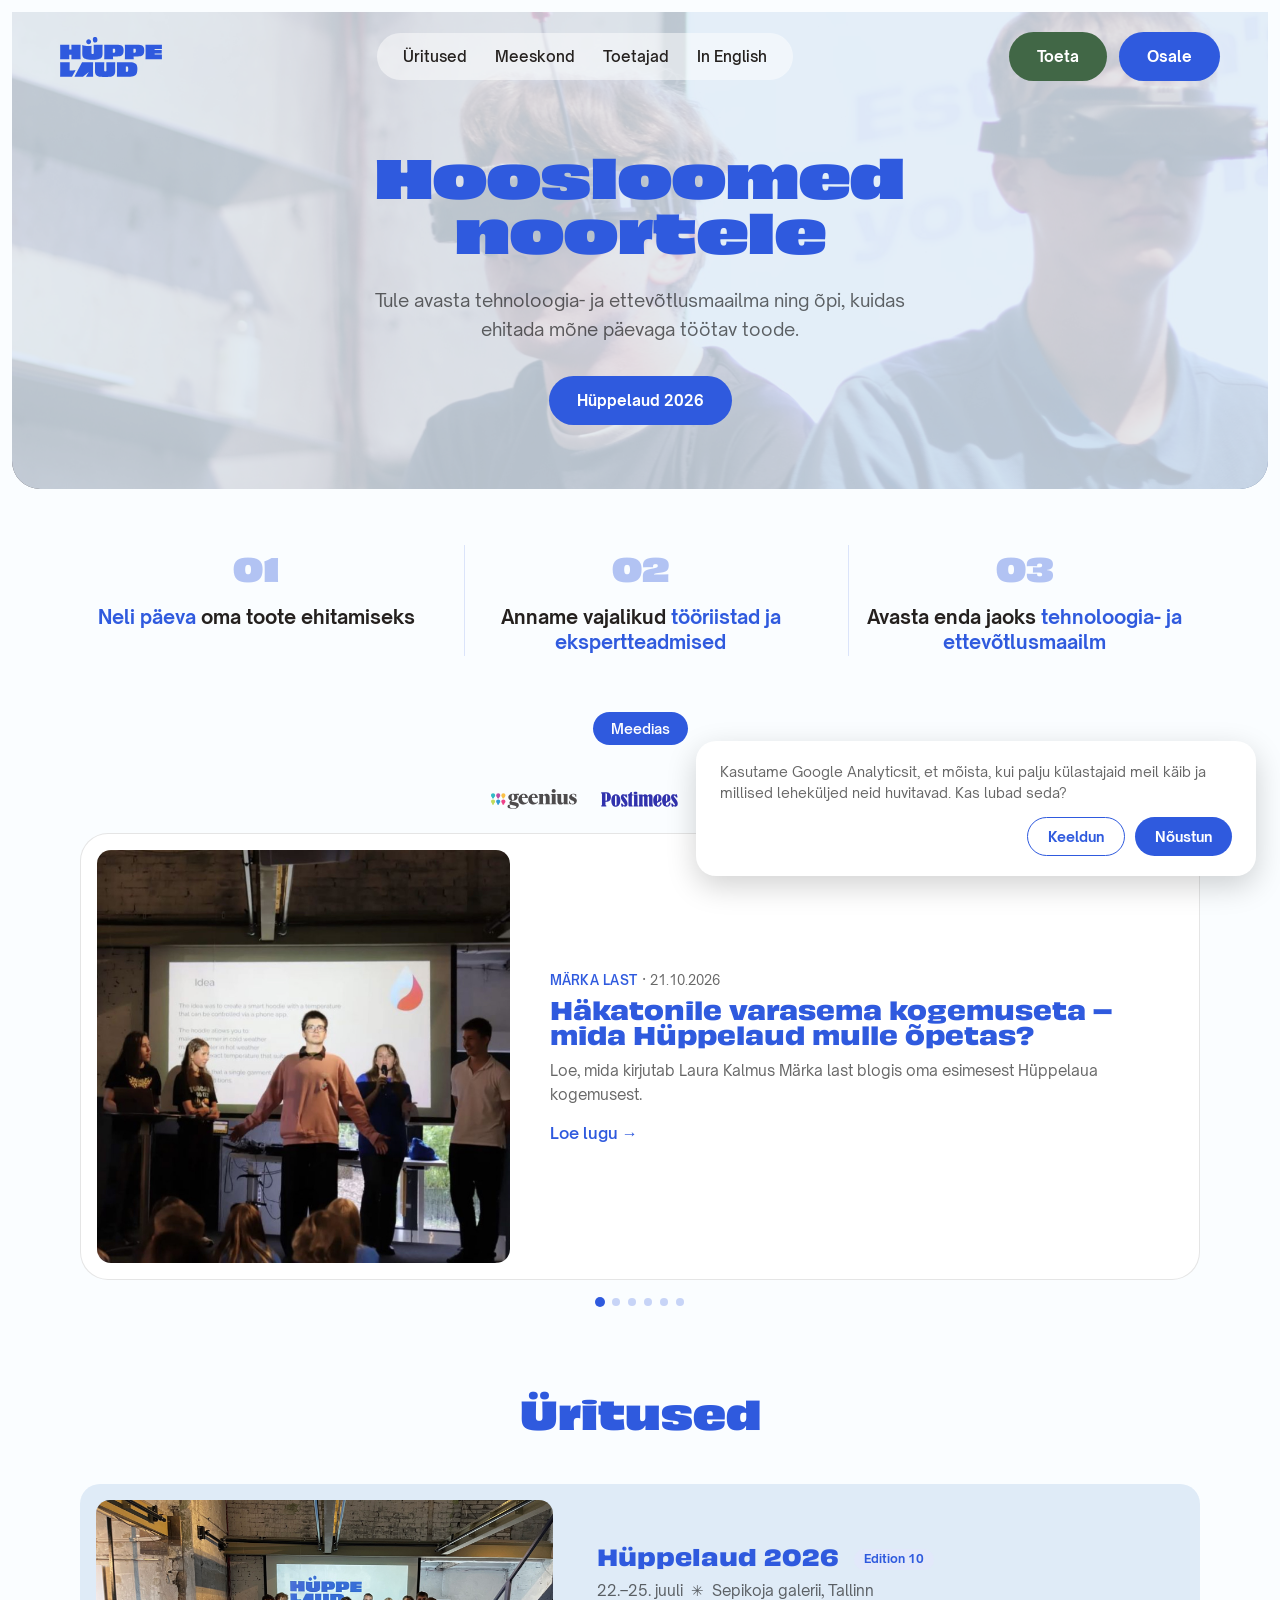
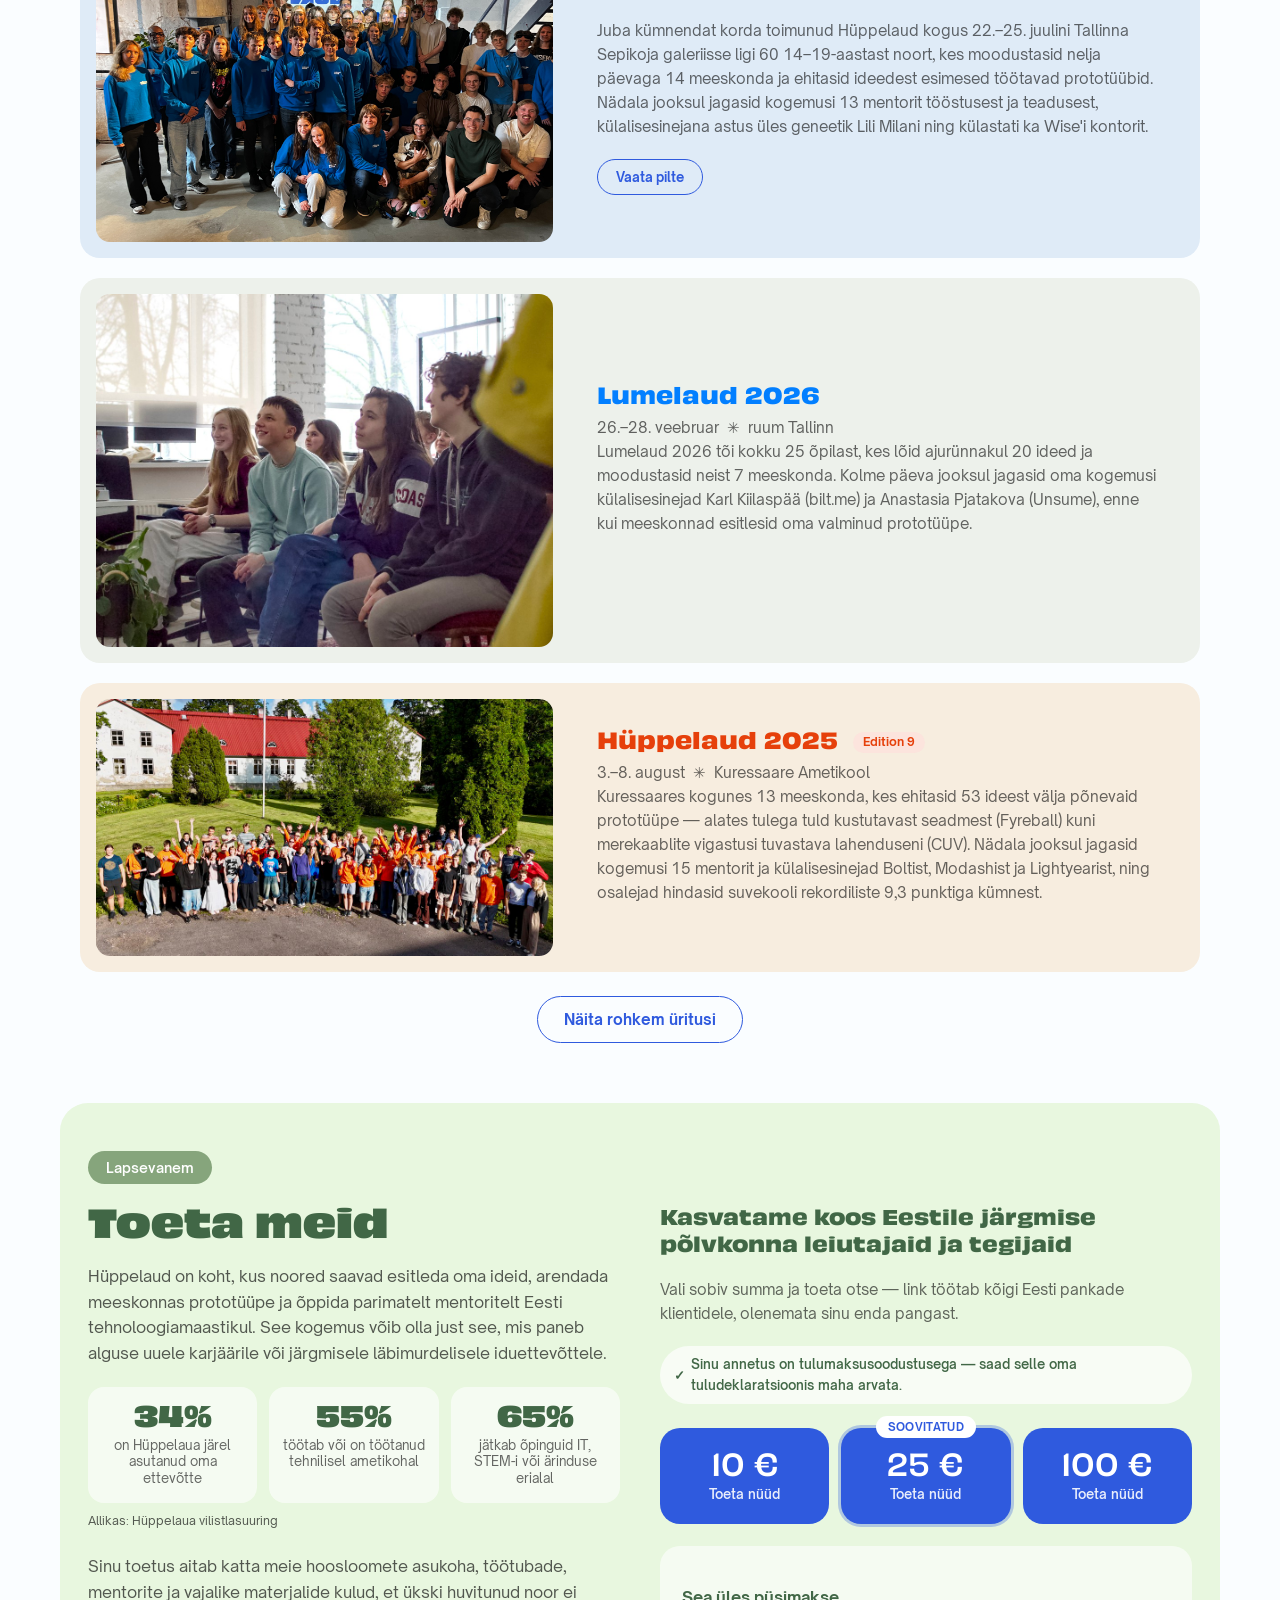
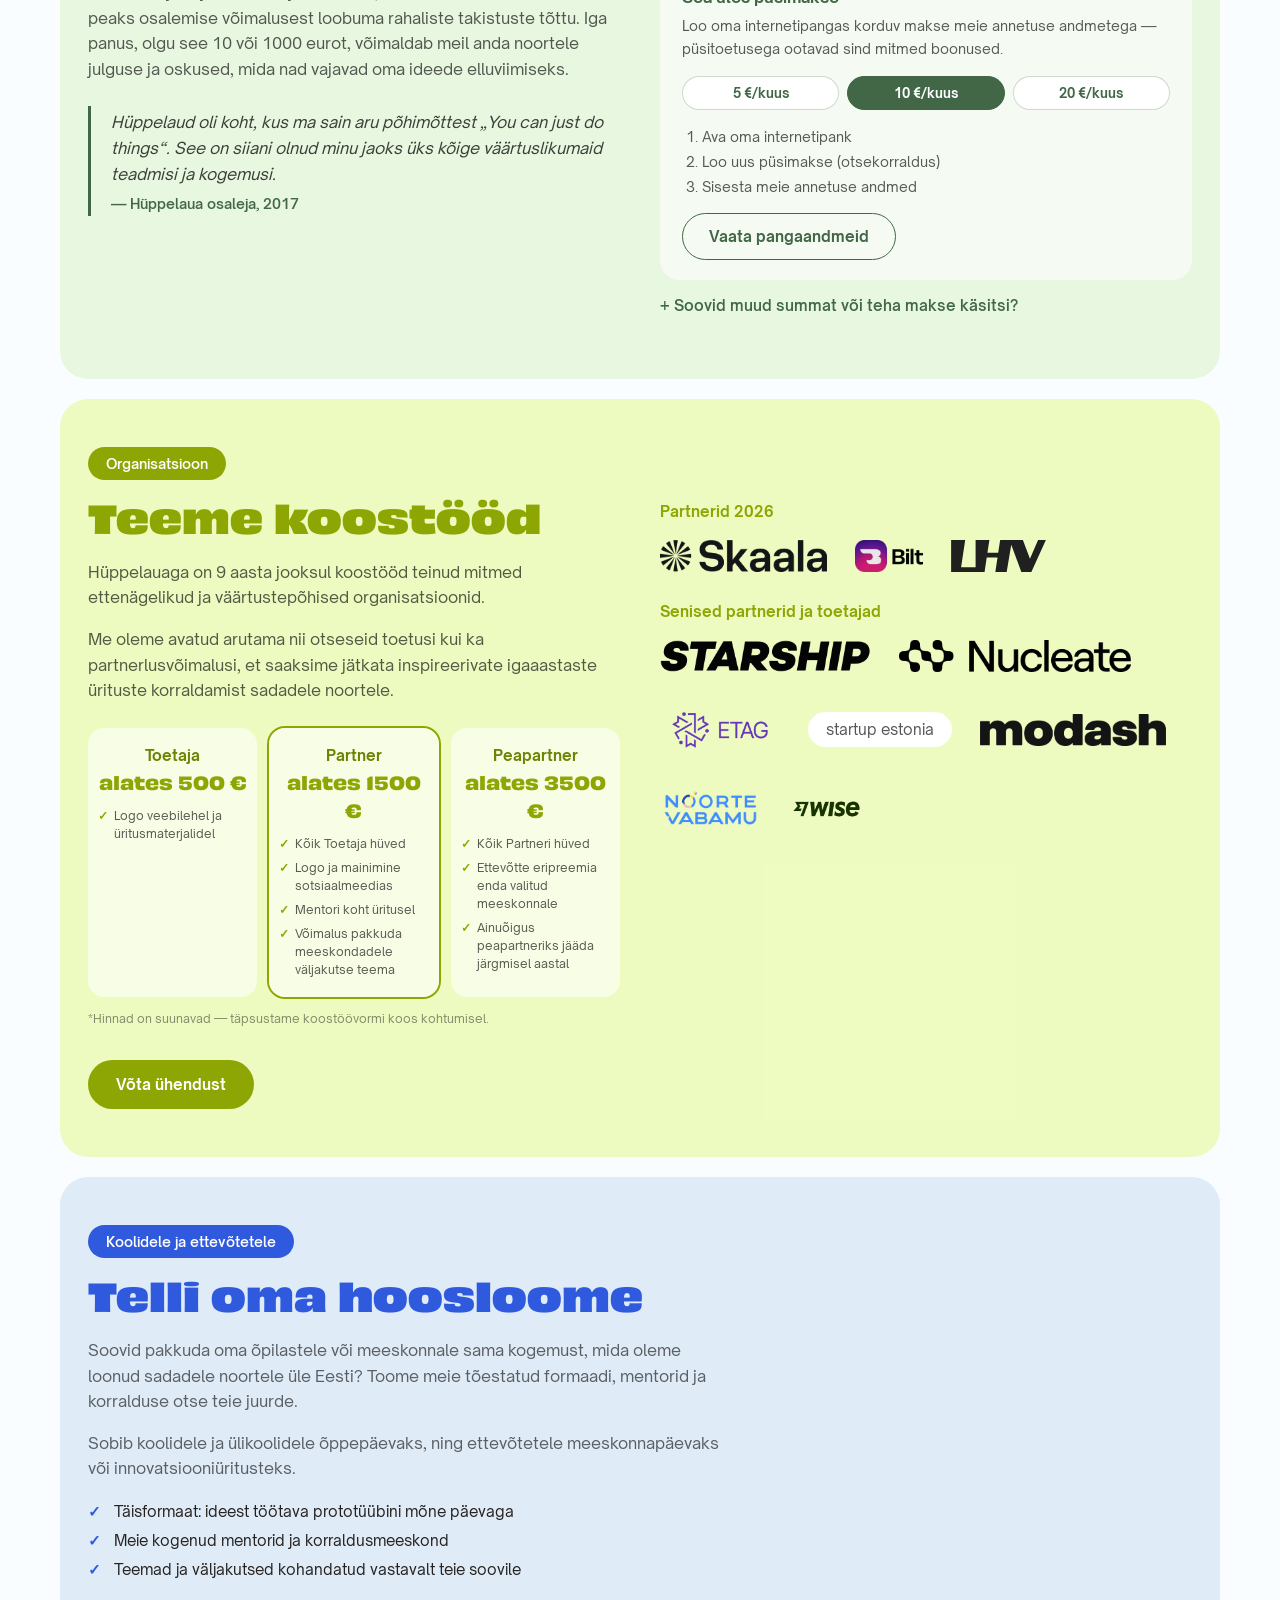
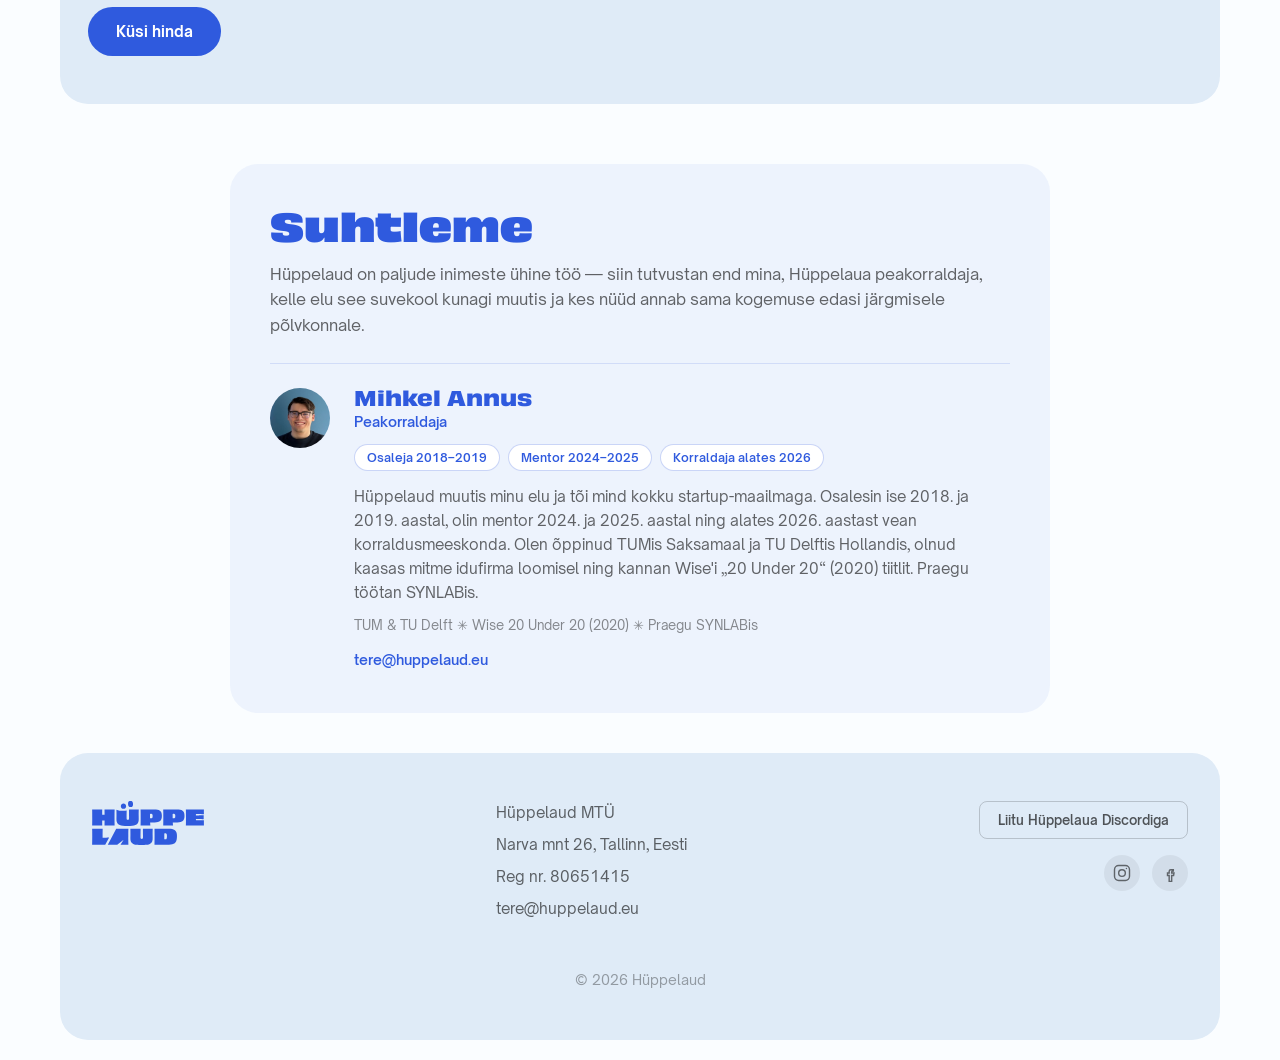
==== commit 2b66acca: "Restore original Märka last article photo for the Meedias slide" ====
--- a/index.html
+++ b/index.html
@@ -243,7 +243,7 @@
     <div class="press-carousel" id="pressCarousel">
       <div class="press-card is-active">
         <div class="press-card-photo">
-          <img src="/assets/images/press-huppelaud-markalast.jpg" data-i18n-alt="press.photoAlt6" alt="Hüppelaud 2026 osalejad oma toodet ehitamas">
+          <img src="/assets/images/press-huppelaud-markalast.jpg" data-i18n-alt="press.photoAlt6" alt="Hüppelaud 2026 meeskond esitlemas oma prototüüpi">
         </div>
         <div class="press-card-body">
           <p class="press-source">Märka last <span class="press-date" data-i18n="press.date6">21.10.2026</span></p>
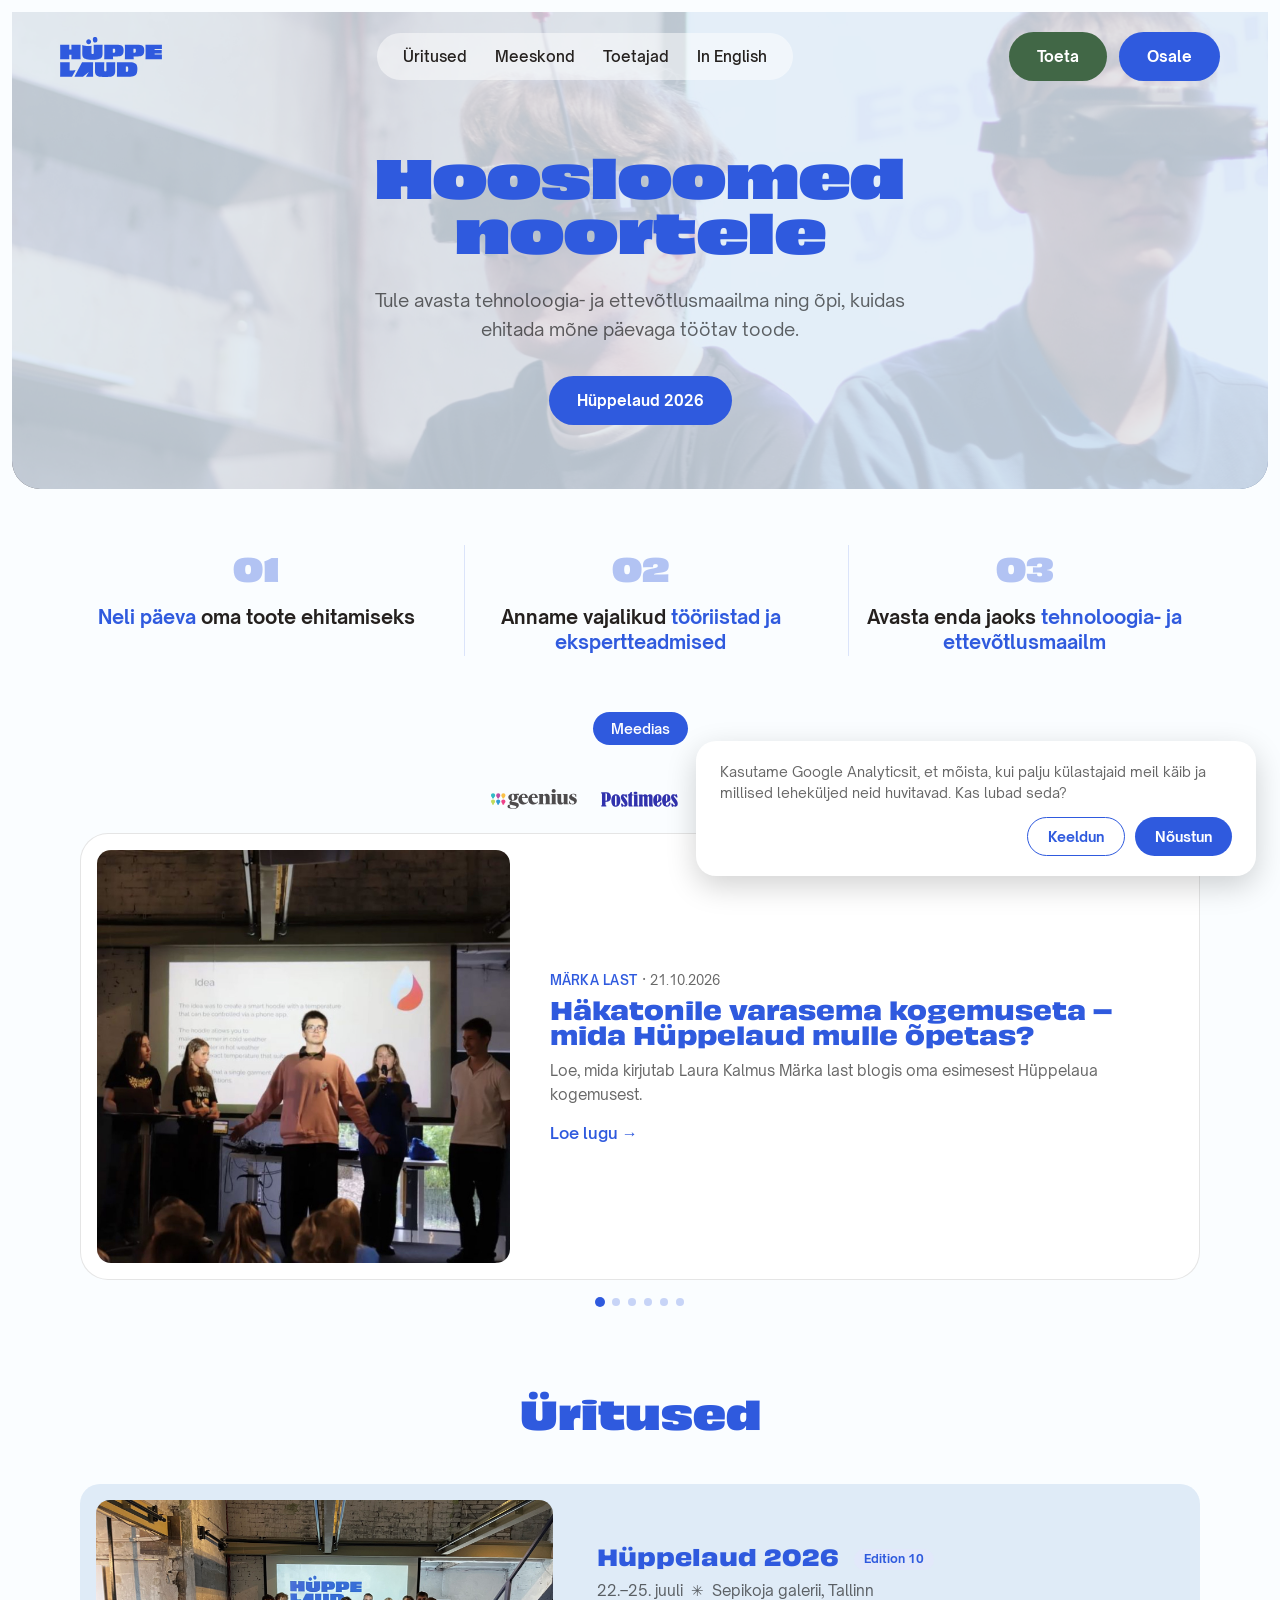
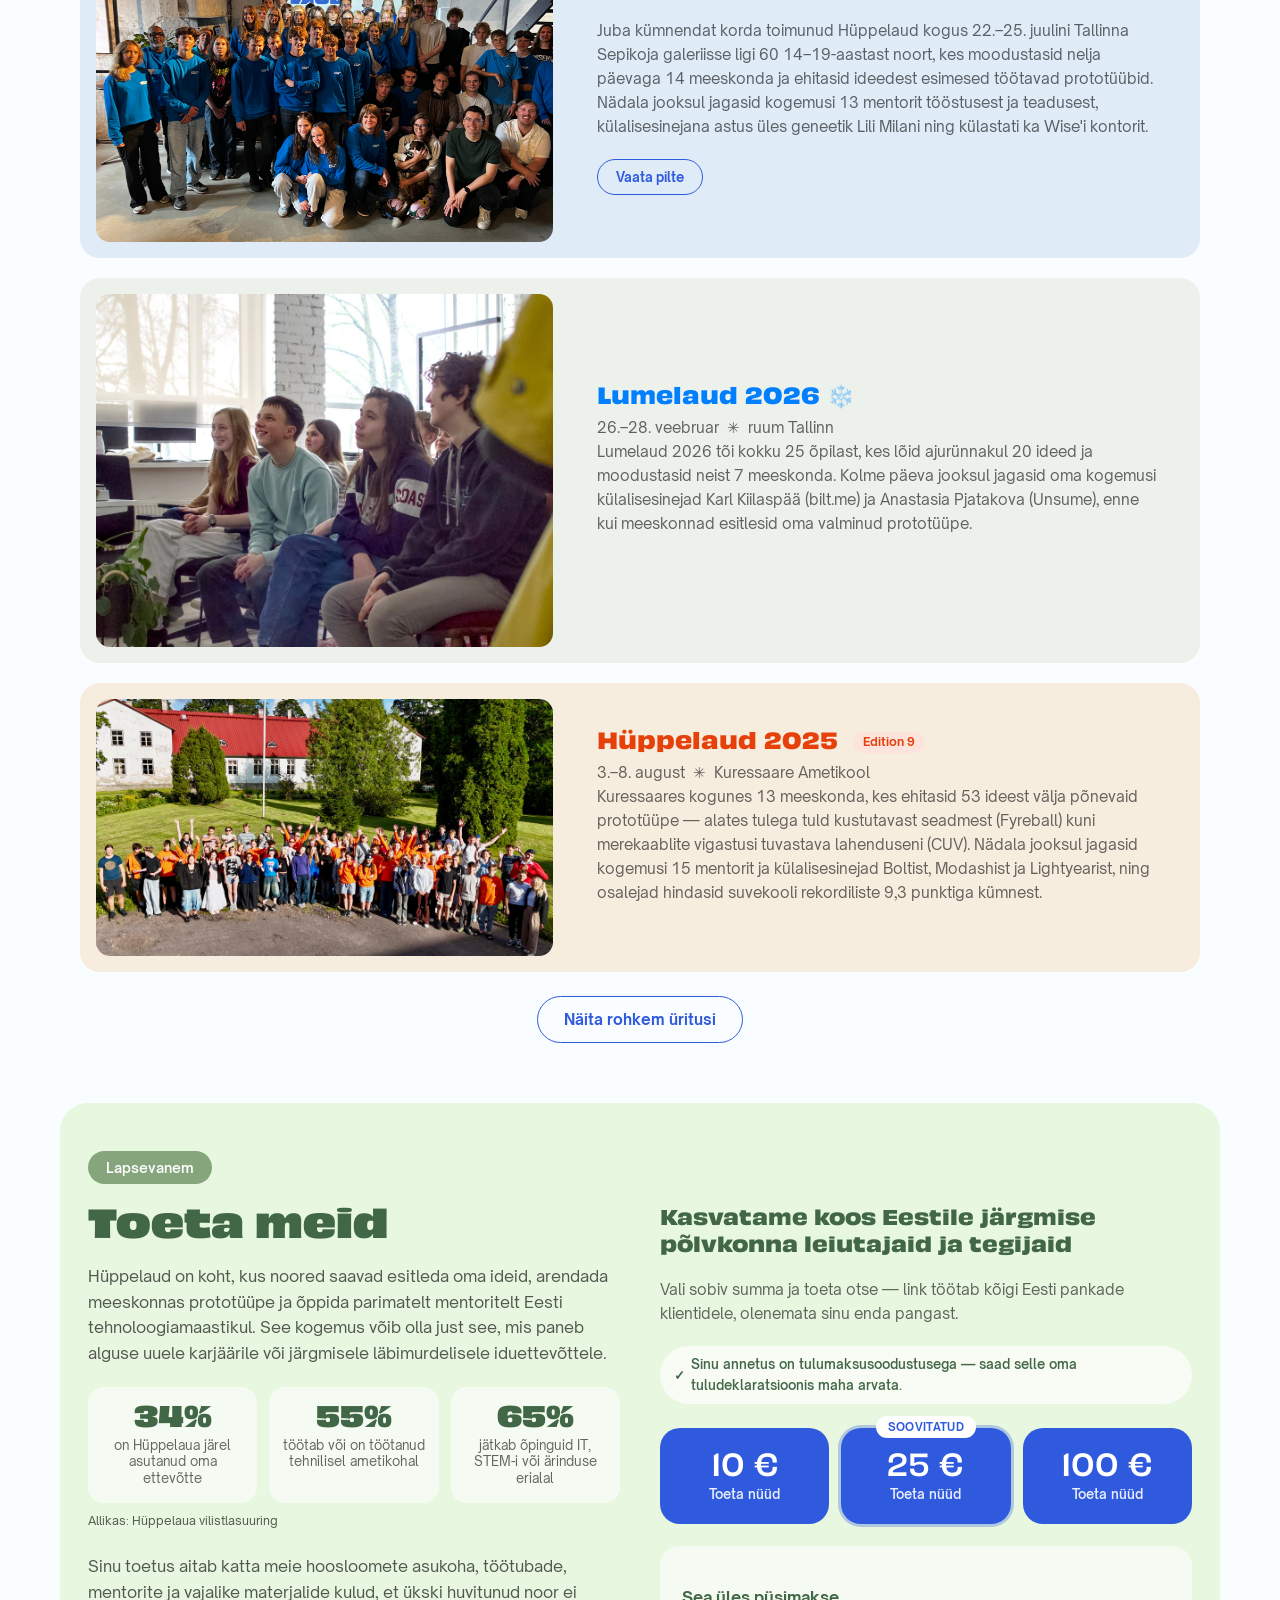
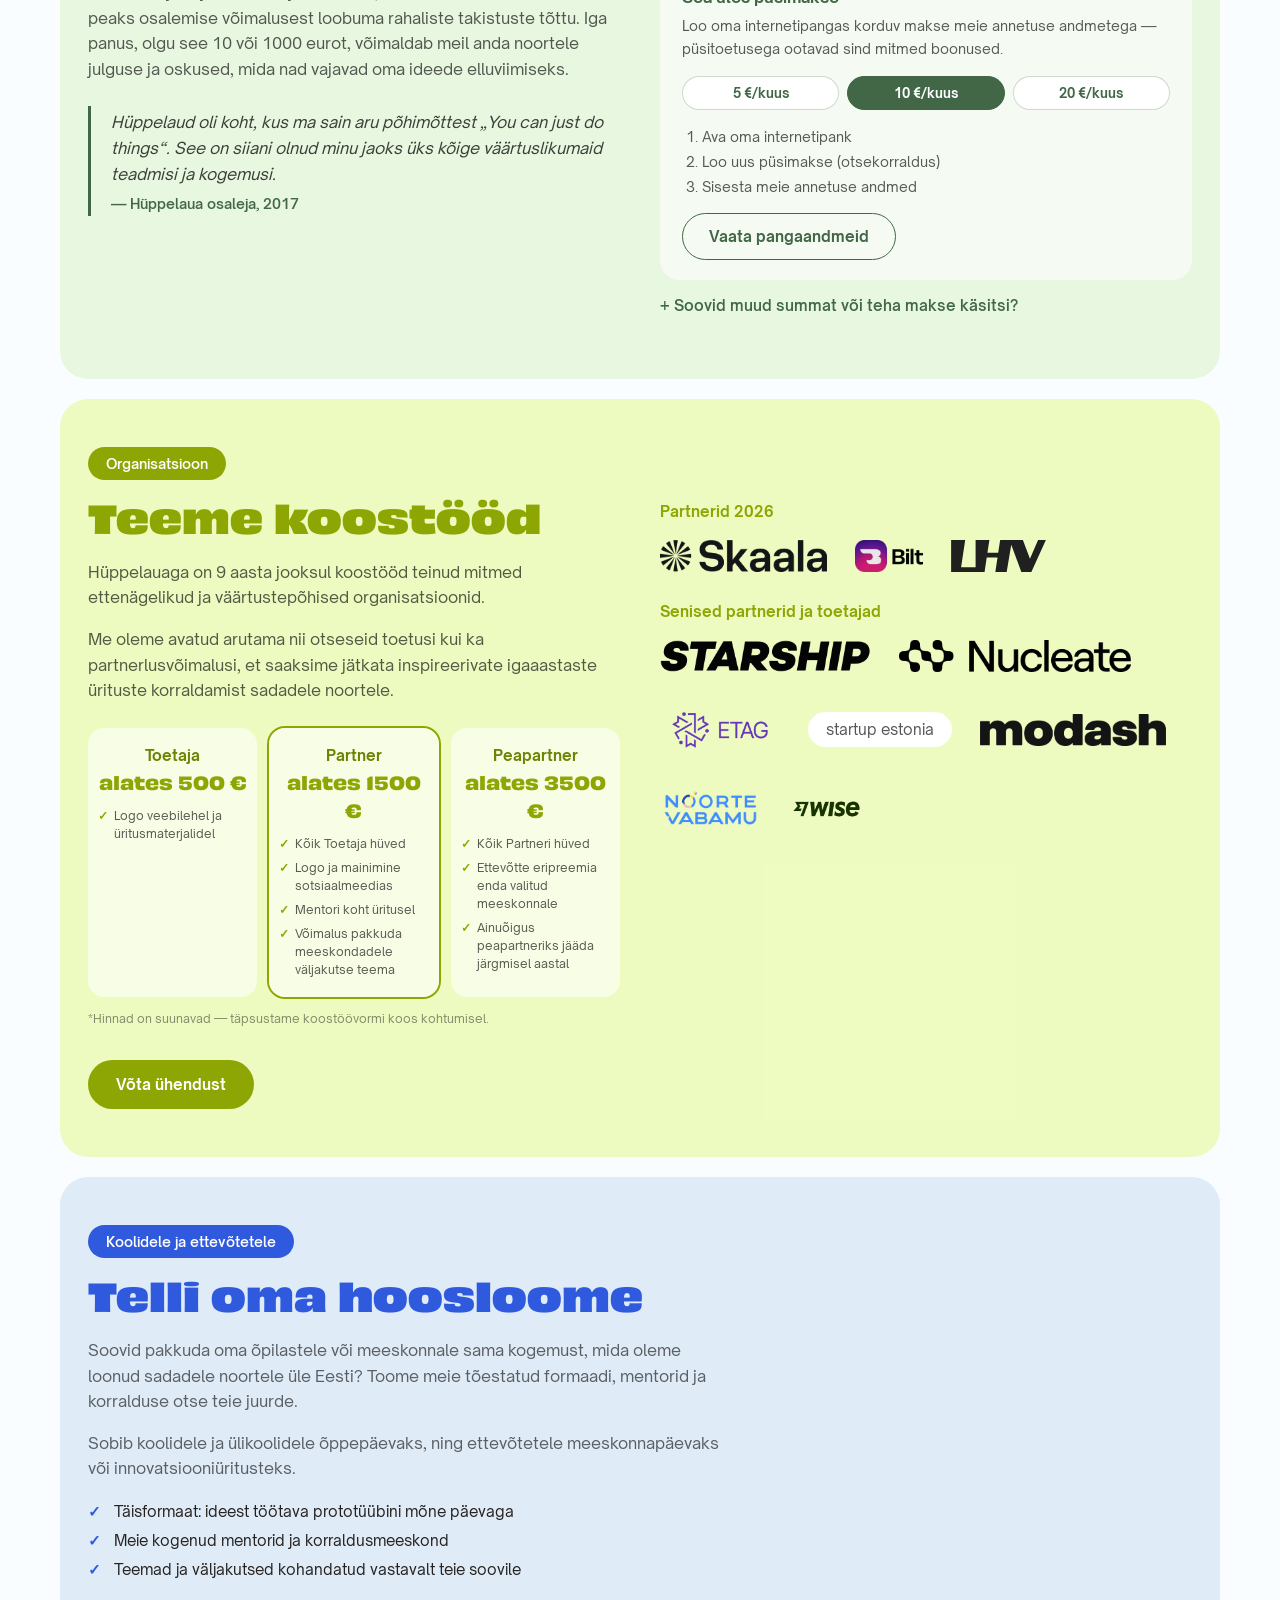
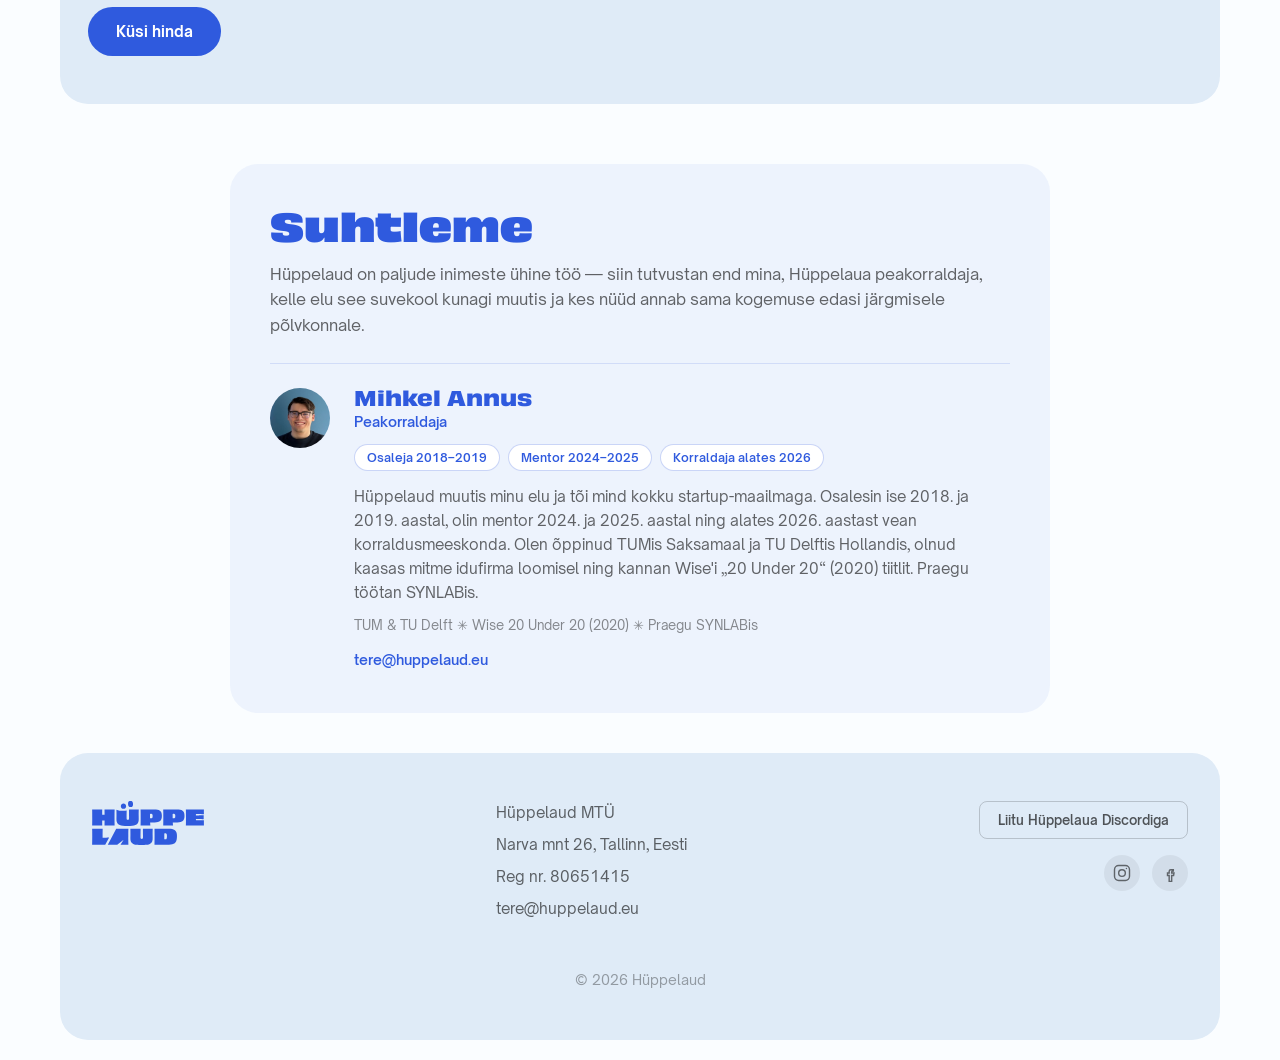
==== commit 2b8c6aae: "Track press article clicks in GA4; add snow emoji to Lumelaud titles Fires a press_article_click eve" ====
--- a/index.html
+++ b/index.html
@@ -249,7 +249,7 @@
           <p class="press-source">Märka last <span class="press-date" data-i18n="press.date6">21.10.2026</span></p>
           <h3 class="press-headline" data-i18n="press.headline6">Häkatonile varasema kogemuseta – mida Hüppelaud mulle õpetas?</h3>
           <p class="press-desc" data-i18n="press.desc6">Loe, mida kirjutab Laura Kalmus Märka last blogis oma esimesest Hüppelaua kogemusest.</p>
-          <a class="press-link" href="https://markalast.ee/2026/10/21/hakatonile-varasema-kogemuseta-mida-huppelaud-mulle-opetas/" target="_blank" rel="noopener" data-i18n="press.cta">Loe lugu →</a>
+          <a class="press-link" href="https://markalast.ee/2026/10/21/hakatonile-varasema-kogemuseta-mida-huppelaud-mulle-opetas/" target="_blank" rel="noopener" data-i18n="press.cta" data-outlet="Märka last">Loe lugu →</a>
         </div>
       </div>
       <div class="press-card">
@@ -260,7 +260,7 @@
           <p class="press-source">Study Bites — Vabamu</p>
           <h3 class="press-headline" data-i18n="press.headline1">Kümnes Hüppelaud tõi kokku tulevased ükssarvikud</h3>
           <p class="press-desc" data-i18n="press.desc1">Loe, mida kirjutab Vabamu 2026. aasta Hüppelaua kohta.</p>
-          <a class="press-link" href="https://nova.vabamu.ee/study-bites/huppelaud-2026/" target="_blank" rel="noopener" data-i18n="press.cta">Loe lugu →</a>
+          <a class="press-link" href="https://nova.vabamu.ee/study-bites/huppelaud-2026/" target="_blank" rel="noopener" data-i18n="press.cta" data-outlet="Study Bites — Vabamu">Loe lugu →</a>
         </div>
       </div>
       <div class="press-card">
@@ -271,7 +271,7 @@
           <p class="press-source">Saarte Hääl</p>
           <h3 class="press-headline" data-i18n="press.headline2">Suvekool Hüppelaud pakub noortele tehnoloogia- ja ettevõtlusoskusi</h3>
           <p class="press-desc" data-i18n="press.desc2">Loe, mida kirjutab Saarte Hääl 2025. aasta Hüppelaua suvekooli kohta.</p>
-          <a class="press-link" href="https://saartehaal.postimees.ee/8300290/galerii-suvekool-huppelaud-pakub-noortele-tehnoloogia-ja-ettevotlusoskusi" target="_blank" rel="noopener" data-i18n="press.cta">Loe lugu →</a>
+          <a class="press-link" href="https://saartehaal.postimees.ee/8300290/galerii-suvekool-huppelaud-pakub-noortele-tehnoloogia-ja-ettevotlusoskusi" target="_blank" rel="noopener" data-i18n="press.cta" data-outlet="Saarte Hääl">Loe lugu →</a>
         </div>
       </div>
       <div class="press-card">
@@ -282,7 +282,7 @@
           <p class="press-source">Haridusportaal — Postimees</p>
           <h3 class="press-headline" data-i18n="press.headline3">Noorte Vabamu kutsub 14-19-aastaseid noori Hüppelaua suvekooli</h3>
           <p class="press-desc" data-i18n="press.desc3">Loe, mida kirjutab Postimehe Haridusportaal 2022. aasta Hüppelaua suvekooli kohta.</p>
-          <a class="press-link" href="https://haridus.postimees.ee/7556819/noorte-vabamu-kutsub-14-19-aastaseid-noori-huppelaua-suvekooli" target="_blank" rel="noopener" data-i18n="press.cta">Loe lugu →</a>
+          <a class="press-link" href="https://haridus.postimees.ee/7556819/noorte-vabamu-kutsub-14-19-aastaseid-noori-huppelaua-suvekooli" target="_blank" rel="noopener" data-i18n="press.cta" data-outlet="Haridusportaal — Postimees">Loe lugu →</a>
         </div>
       </div>
       <div class="press-card">
@@ -293,7 +293,7 @@
           <p class="press-source">ERR</p>
           <h3 class="press-headline" data-i18n="press.headline4">Noored leiutajad mõtlevad suvekoolis välja uusi tooteid</h3>
           <p class="press-desc" data-i18n="press.desc4">Loe, mida kirjutab ERR 2019. aasta Hüppelaua suvekooli kohta.</p>
-          <a class="press-link" href="https://www.err.ee/963251/noored-leiutajad-motlevad-suvekoolis-valja-uusi-tooteid" target="_blank" rel="noopener" data-i18n="press.cta">Loe lugu →</a>
+          <a class="press-link" href="https://www.err.ee/963251/noored-leiutajad-motlevad-suvekoolis-valja-uusi-tooteid" target="_blank" rel="noopener" data-i18n="press.cta" data-outlet="ERR">Loe lugu →</a>
         </div>
       </div>
       <div class="press-card">
@@ -304,7 +304,7 @@
           <p class="press-source">Geenius — Delfi</p>
           <h3 class="press-headline" data-i18n="press.headline5">Telliskivi loomelinnakus algab nädalane noorte leiutajate suvekool Hüppelaud</h3>
           <p class="press-desc" data-i18n="press.desc5">Loe, mida kirjutab Geenius 2018. aasta Hüppelaua suvekooli kohta.</p>
-          <a class="press-link" href="https://geenius.delfi.ee/artikkel/120522867/telliskivi-loomelinnakus-algab-nadalane-noorte-leiutajate-suvekool-huppelaud" target="_blank" rel="noopener" data-i18n="press.cta">Loe lugu →</a>
+          <a class="press-link" href="https://geenius.delfi.ee/artikkel/120522867/telliskivi-loomelinnakus-algab-nadalane-noorte-leiutajate-suvekool-huppelaud" target="_blank" rel="noopener" data-i18n="press.cta" data-outlet="Geenius — Delfi">Loe lugu →</a>
         </div>
       </div>
       <div class="press-dots">
@@ -340,7 +340,7 @@
           <img src="/assets/images/event-lumelaud-2026.jpg" data-i18n-alt="events.lumelaud2026.alt" alt="Lumelaud 2026 osalejad">
         </div>
         <div class="event-info">
-          <h3>Lumelaud 2026</h3>
+          <h3>Lumelaud 2026 ❄️</h3>
           <p class="event-meta" data-i18n="events.lumelaud2026.meta">26.–28. veebruar  ✳  ruum Tallinn</p>
           <p class="event-desc" data-i18n="events.lumelaud2026.desc">Lumelaud 2026 tõi kokku 25 õpilast, kes lõid ajurünnakul 20 ideed ja moodustasid neist 7 meeskonda. Kolme päeva jooksul jagasid oma kogemusi külalisesinejad Karl Kiilaspää (bilt.me) ja Anastasia Pjatakova (Unsume), enne kui meeskonnad esitlesid oma valminud prototüüpe.</p>
         </div>
@@ -363,7 +363,7 @@
             <img src="/assets/images/event-lumelaud-2025.jpg" data-i18n-alt="events.lumelaud2025.alt" alt="Lumelaud 2025 osalejad">
           </div>
           <div class="event-info">
-            <h3>Lumelaud 2025</h3>
+            <h3>Lumelaud 2025 ❄️</h3>
             <p class="event-meta" data-i18n="events.lumelaud2025.meta">26.–28. veebruar  ✳  Vabamu</p>
             <p class="event-desc" data-i18n="events.lumelaud2025.desc">Kolmepäevasele Lumelaudale Vabamus tulid külla ka Soome organisatsiooni FinEst Future esindajad. Osalejad tutvusid Ampler Bike'i tootmisega ja said proovida VR-töötuba, enne kui viis meeskonda esitlesid oma valmis tooted — linnaruumi parandava kaardirakenduse Citymaxxing, toidu aegumist jälgiva Rimi laienduse, virtuaalse riietuse proovimise rakenduse Style Snap, teismeliste ajaplaneerimise abilise Zzzchedule ja õrnalt äratava unimaski LUMEA.</p>
           </div>
@@ -731,7 +731,7 @@
 
 <!-- Cloudflare lets browsers cache CSS/JS for 4 hours: bump ?v= whenever
      styles.css, analytics.js or script.js change, then run tools/build_i18n.py. -->
-<script src="/analytics.js?v=20260915"></script>
+<script src="/analytics.js?v=20261025"></script>
 <script src="/script.js?v=20260915"></script>
 </body>
 </html>
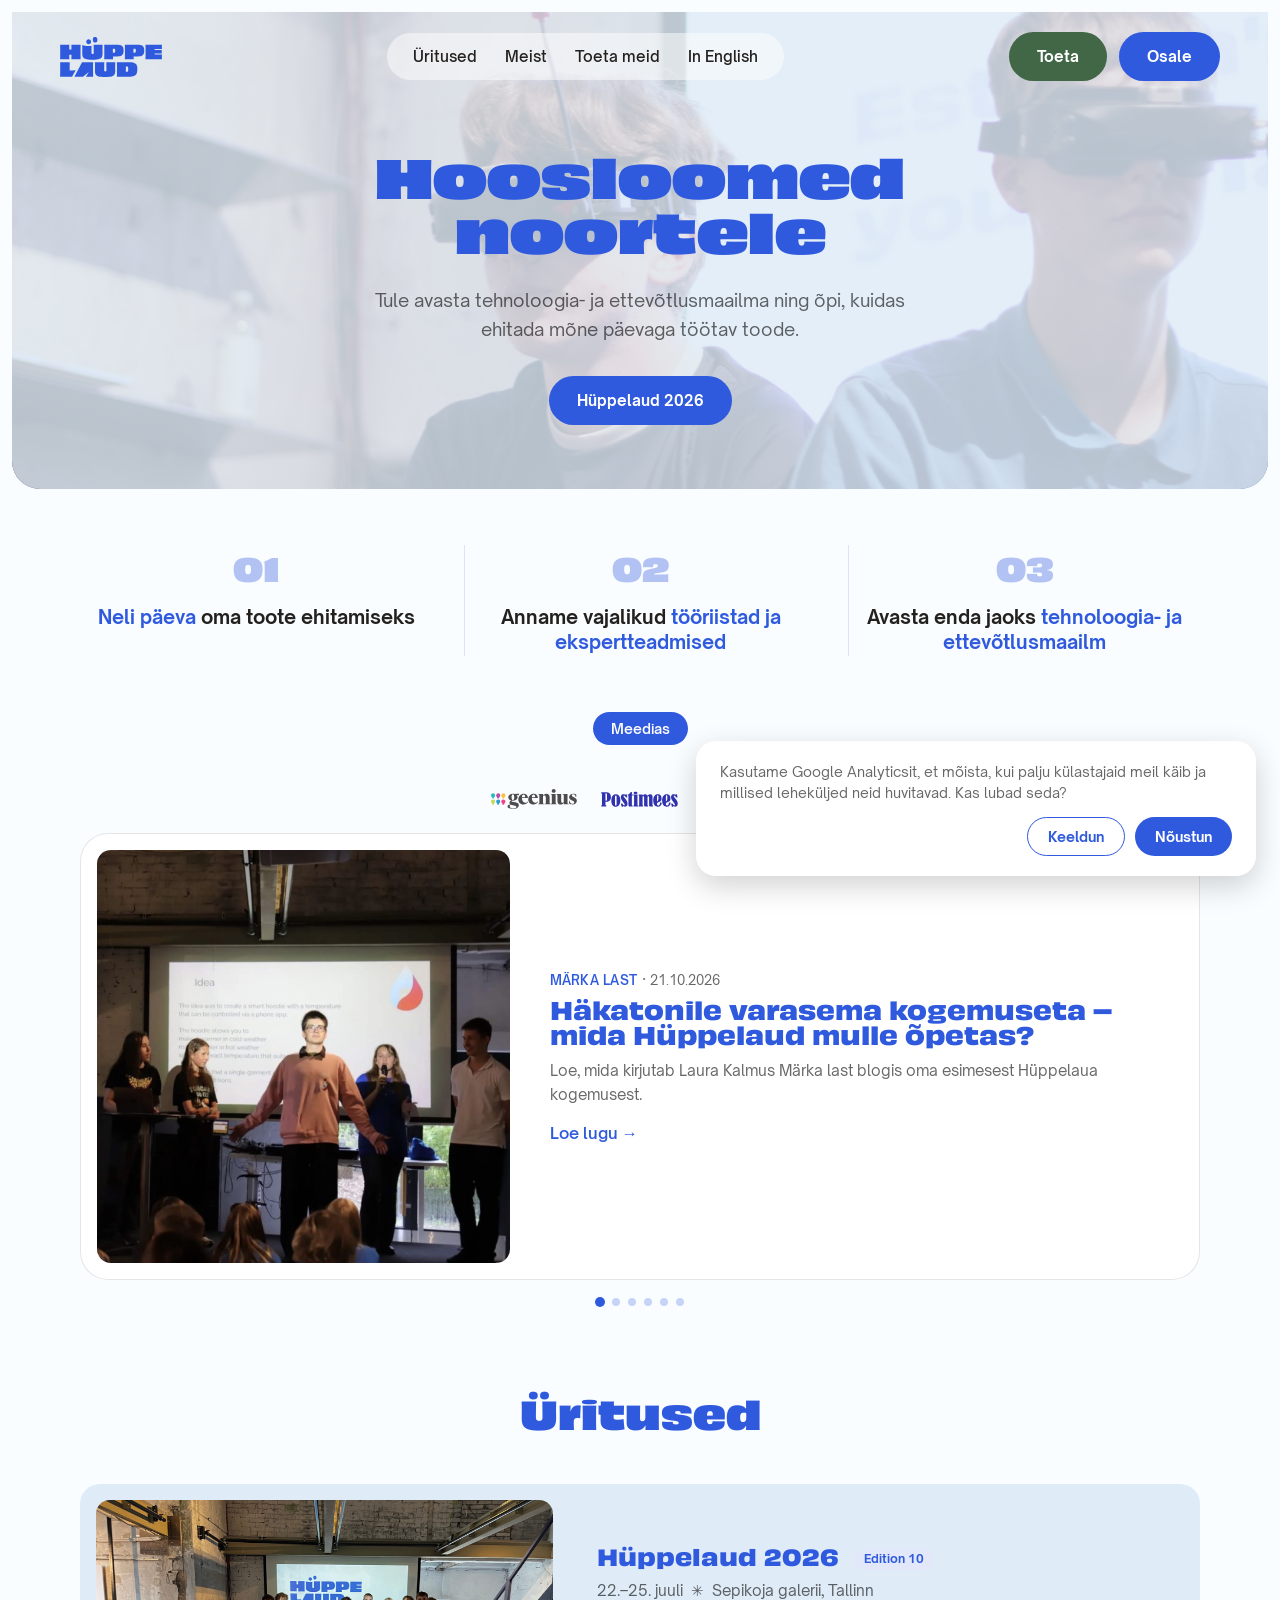
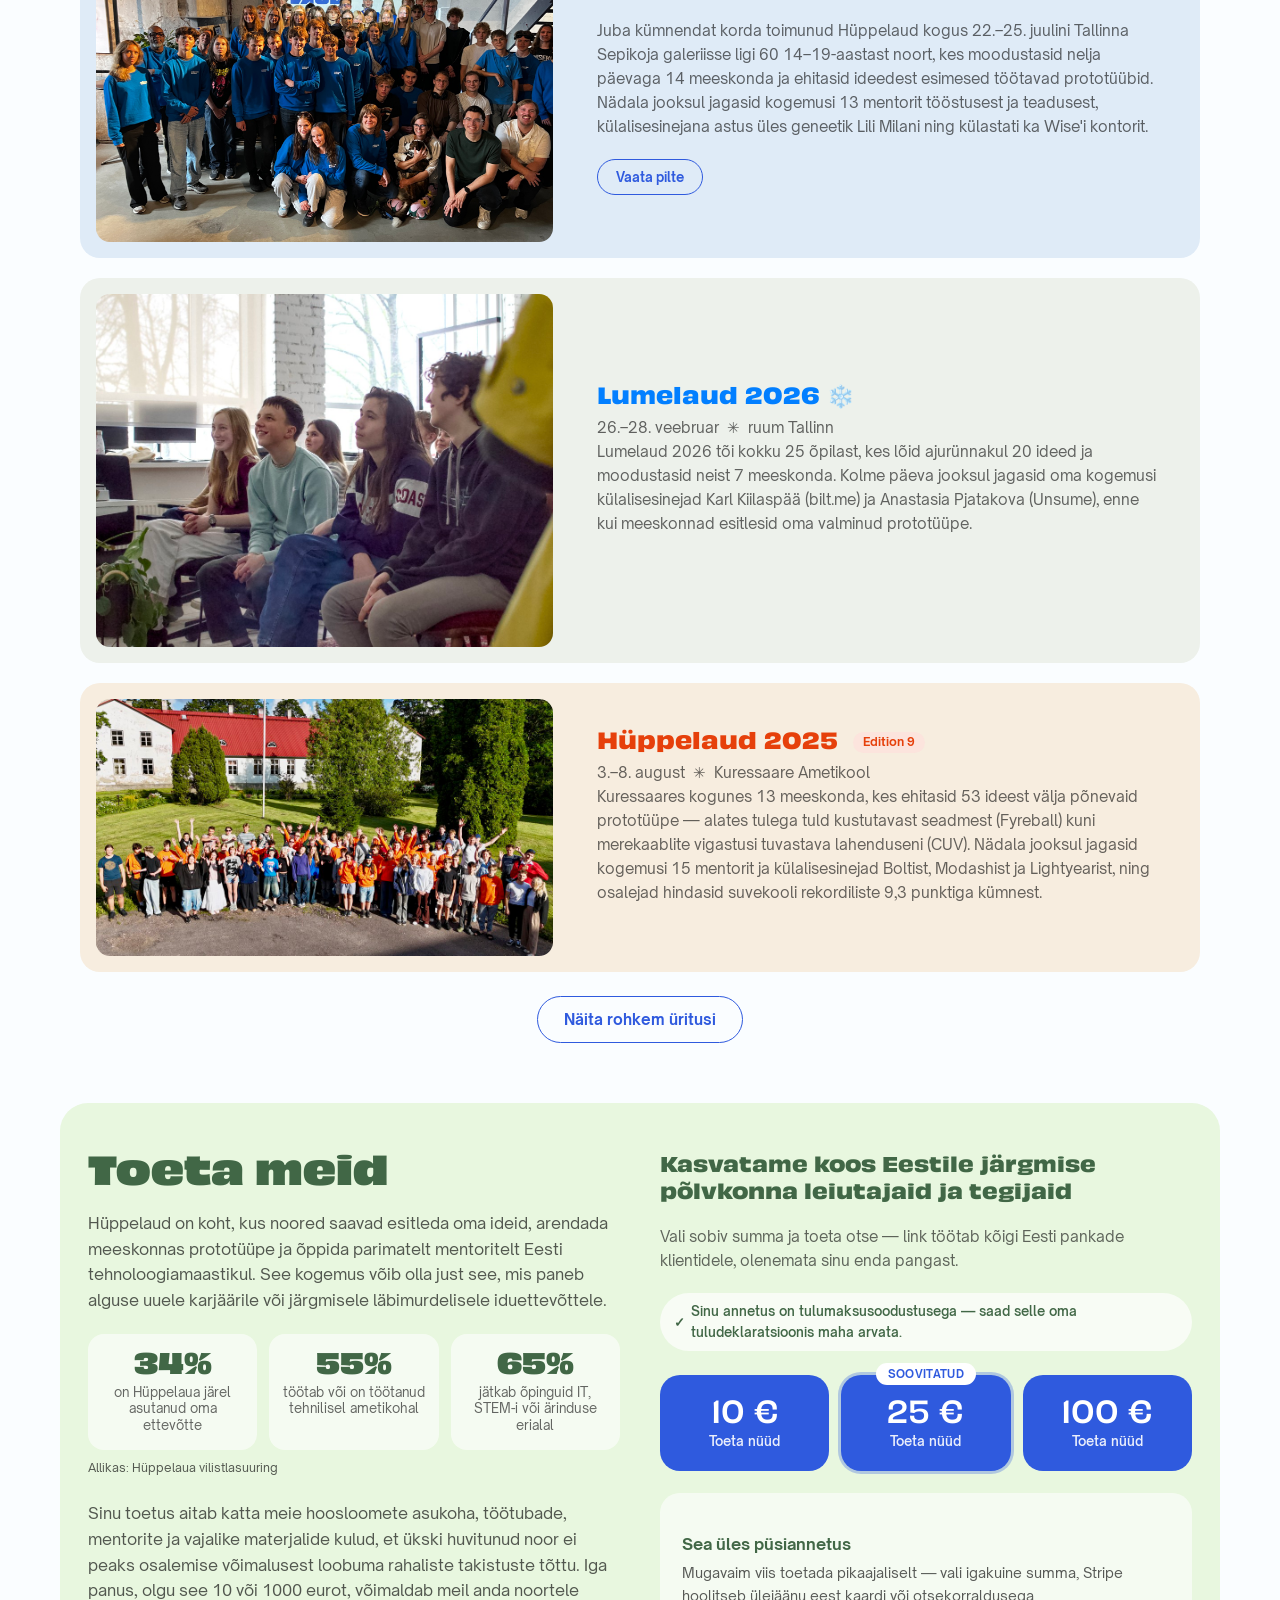
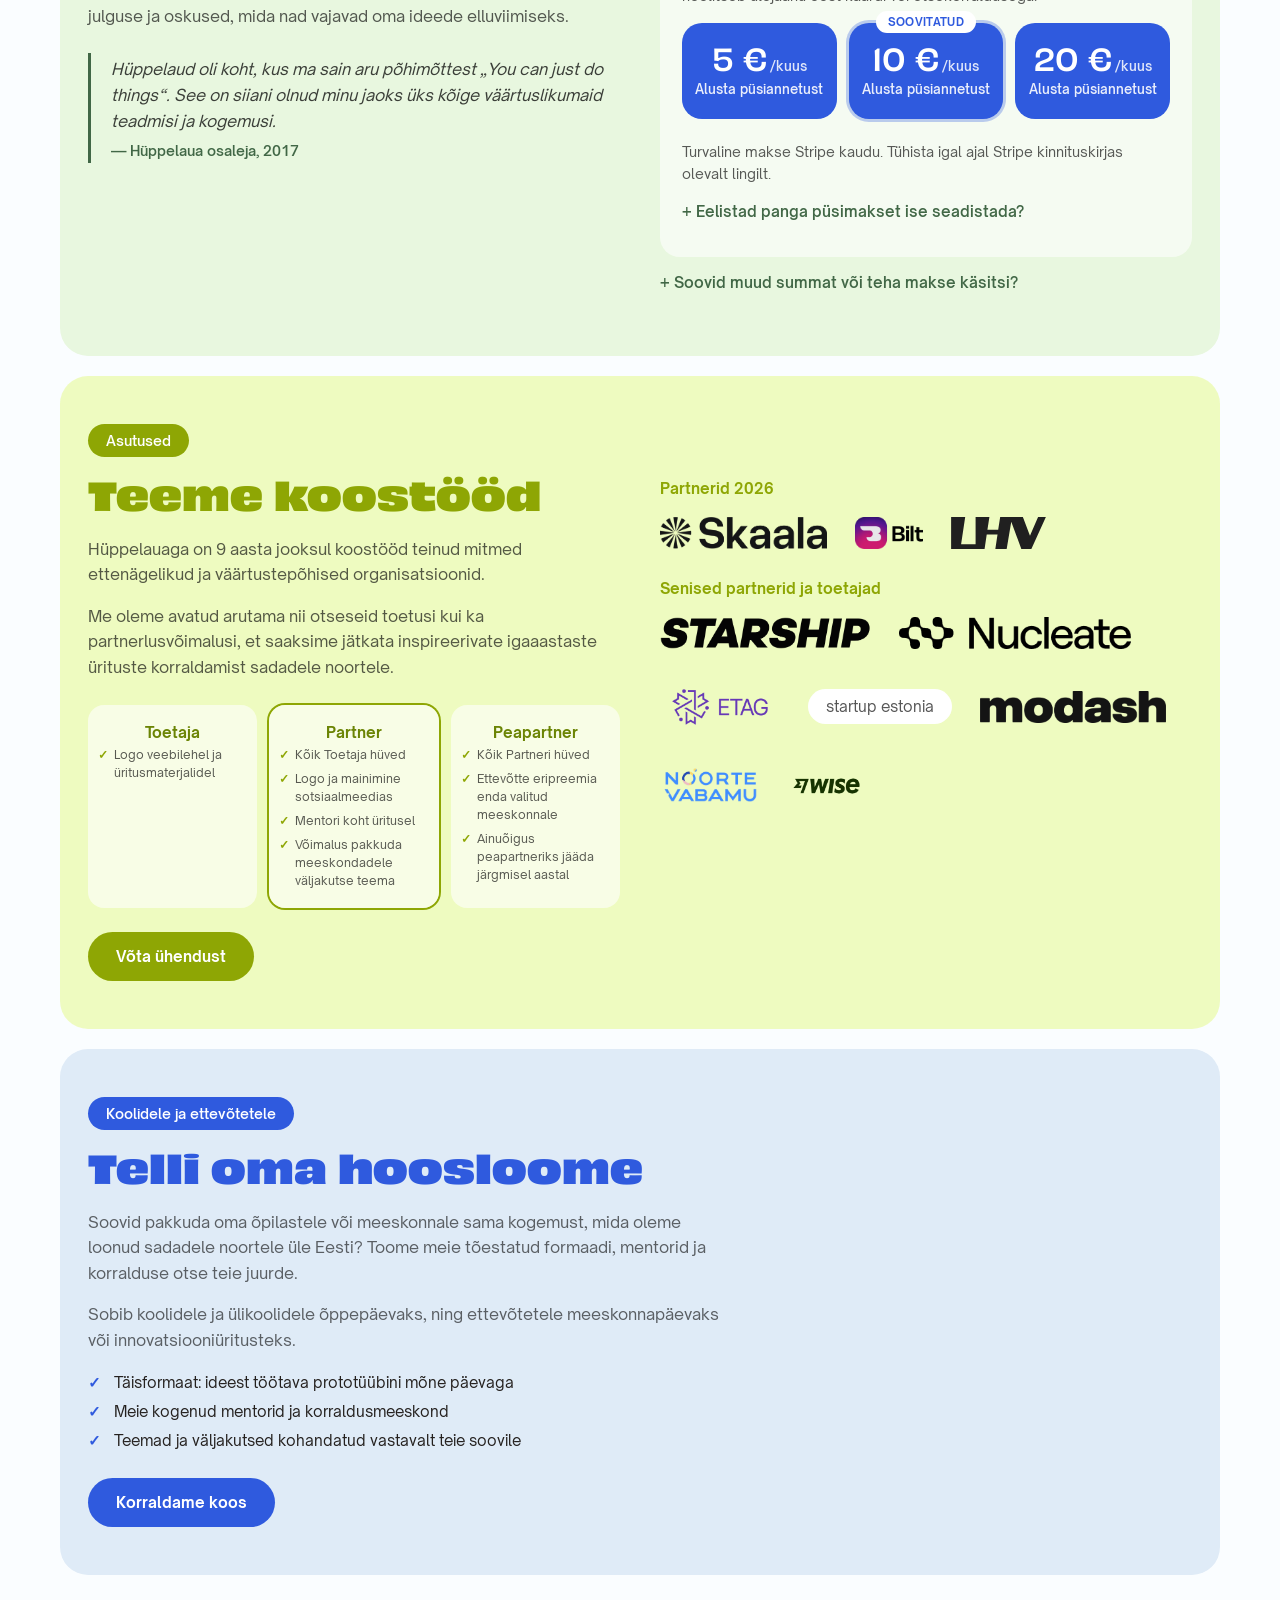
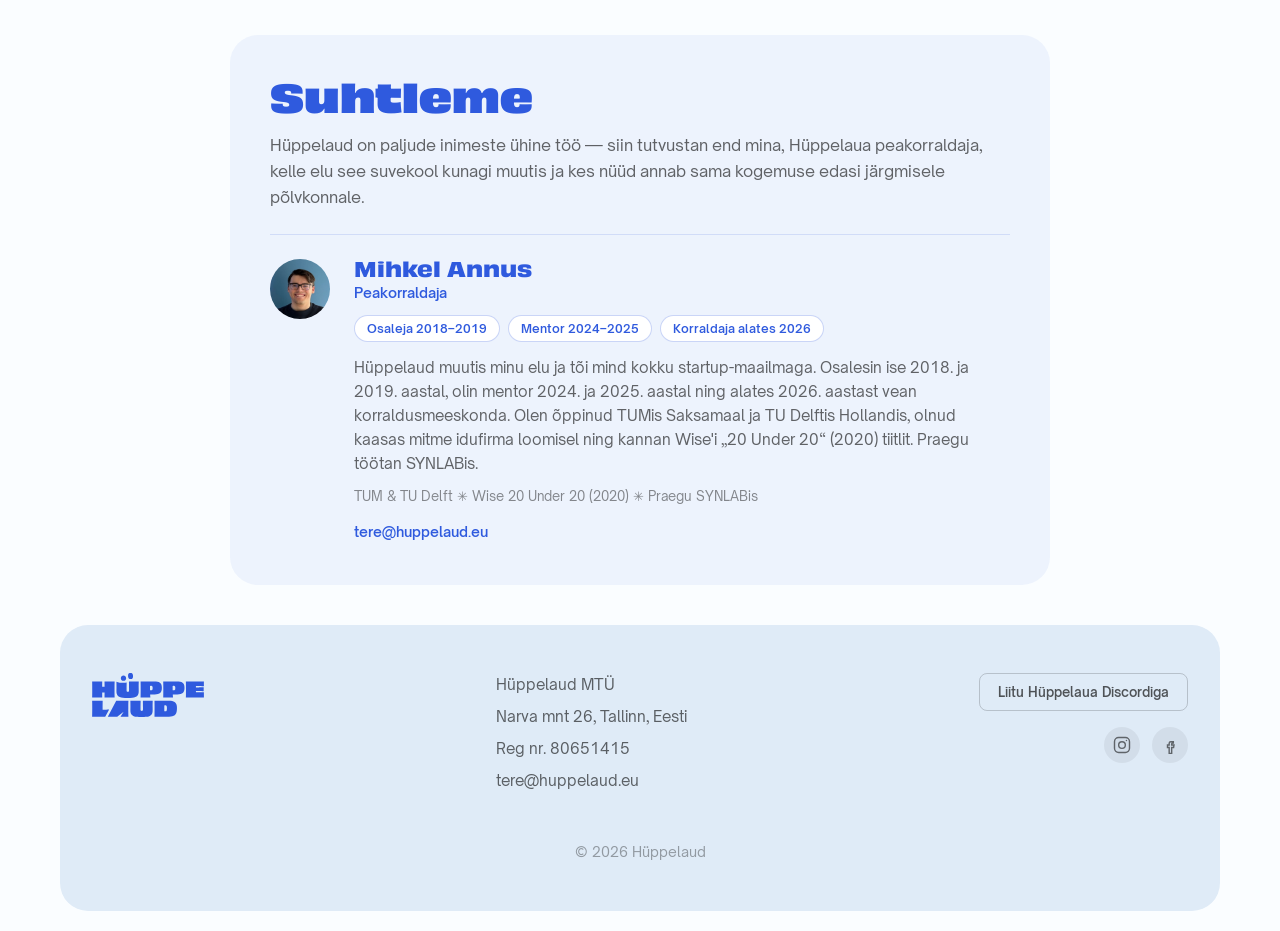
==== commit e937ce2d: "Add Stripe recurring donations; trim partner pricing and nav copy Recurring giving now runs through " ====
--- a/index.html
+++ b/index.html
@@ -180,8 +180,8 @@
 
     <div class="nav-pill">
       <a href="#events" data-i18n="nav.events">Üritused</a>
-      <a href="#team" data-i18n="nav.team">Meeskond</a>
-      <a href="#contribute" data-i18n="nav.support">Toetajad</a>
+      <a href="#team" data-i18n="nav.team">Meist</a>
+      <a href="#contribute" data-i18n="nav.support">Toeta meid</a>
       <a class="lang-select" href="/en/" data-i18n-href="nav.langHref" hreflang="en" data-i18n-hreflang="nav.langCode" lang="en" data-i18n-lang="nav.langCode" data-i18n="nav.langSwitch">In English</a>
     </div>
 
@@ -198,8 +198,8 @@
   <div class="menu-mobile" id="mobileMenu">
     <a href="#meedias" data-i18n="press.badge">Meedias</a>
     <a href="#events" data-i18n="nav.events">Üritused</a>
-    <a href="#team" data-i18n="nav.team">Meeskond</a>
-    <a href="#contribute" data-i18n="nav.support">Toetajad</a>
+    <a href="#team" data-i18n="nav.team">Meist</a>
+    <a href="#contribute" data-i18n="nav.support">Toeta meid</a>
     <a class="lang-select" href="/en/" data-i18n-href="nav.langHref" hreflang="en" data-i18n-hreflang="nav.langCode" lang="en" data-i18n-lang="nav.langCode" data-i18n="nav.langSwitch">In English</a>
     <a href="#donate" class="btn btn-donate" data-i18n="nav.donate">Toeta</a>
     <a href="#events" class="btn btn-primary" data-i18n="nav.cta">Osale</a>
@@ -448,7 +448,6 @@
   </section>
 
   <section class="support" id="contribute" data-track-section="contribute">
-    <span class="badge badge-green" data-i18n="support.badge">Lapsevanem</span>
     <div class="support-grid">
       <div class="support-copy">
         <h2 class="section-title support-title" data-i18n="support.title">Toeta meid</h2>
@@ -500,22 +499,36 @@
         </div>
 
         <div class="recurring-donate">
-          <h4 data-i18n="support.recurringTitle">Sea üles püsimakse</h4>
-          <p data-i18n="support.recurringText">Loo oma internetipangas korduv makse meie annetuse andmetega — püsitoetusega ootavad sind mitmed boonused.</p>
-
-          <div class="recurring-amounts">
-            <span class="chip-amount" data-i18n="support.recurring5">5 €/kuus</span>
-            <span class="chip-amount chip-amount--featured" data-i18n="support.recurring10">10 €/kuus</span>
-            <span class="chip-amount" data-i18n="support.recurring20">20 €/kuus</span>
-          </div>
-
-          <ol class="recurring-steps">
-            <li data-i18n="support.recurringStep1">Ava oma internetipank</li>
-            <li data-i18n="support.recurringStep2">Loo uus püsimakse (otsekorraldus)</li>
-            <li data-i18n="support.recurringStep3">Sisesta meie annetuse andmed</li>
-          </ol>
-
-          <button type="button" class="btn btn-ghost-green" id="showBankDetails" data-i18n="support.recurringCta">Vaata pangaandmeid</button>
+          <h4 data-i18n="support.recurringTitle">Sea üles püsiannetus</h4>
+          <p data-i18n="support.recurringText">Mugavaim viis toetada pikaajaliselt — vali igakuine summa, Stripe hoolitseb ülejäänu eest kaardi või otsekorraldusega.</p>
+
+          <div class="donate-tiers recurring-tiers">
+            <a class="tier-card" href="https://buy.stripe.com/eVq28r7Th3jkbKWa7k7Zu00" target="_blank" rel="noopener noreferrer">
+              <span class="tier-amount">5 €<span class="tier-period" data-i18n="support.perMonth">/kuus</span></span>
+              <span class="tier-cta" data-i18n="support.recurringCtaShort">Alusta püsiannetust</span>
+            </a>
+            <a class="tier-card tier-card--featured" href="https://buy.stripe.com/eVqcN5ehF2fgdT42ES7Zu01" target="_blank" rel="noopener noreferrer">
+              <span class="tier-badge" data-i18n="support.recommended">Soovitatud</span>
+              <span class="tier-amount">10 €<span class="tier-period" data-i18n="support.perMonth">/kuus</span></span>
+              <span class="tier-cta" data-i18n="support.recurringCtaShort">Alusta püsiannetust</span>
+            </a>
+            <a class="tier-card" href="https://buy.stripe.com/eVq28rehF4no16ia7k7Zu02" target="_blank" rel="noopener noreferrer">
+              <span class="tier-amount">20 €<span class="tier-period" data-i18n="support.perMonth">/kuus</span></span>
+              <span class="tier-cta" data-i18n="support.recurringCtaShort">Alusta püsiannetust</span>
+            </a>
+          </div>
+
+          <p class="recurring-fineprint" data-i18n="support.recurringFineprint">Turvaline makse Stripe kaudu. Tühista igal ajal Stripe kinnituskirjas olevalt lingilt.</p>
+
+          <details class="donate-alt">
+            <summary data-i18n="support.altBankSummary">Eelistad panga püsimakset ise seadistada?</summary>
+            <ol class="recurring-steps">
+              <li data-i18n="support.recurringStep1">Ava oma internetipank</li>
+              <li data-i18n="support.recurringStep2">Loo uus püsimakse (otsekorraldus)</li>
+              <li data-i18n="support.recurringStep3">Sisesta meie annetuse andmed</li>
+            </ol>
+            <button type="button" class="btn btn-ghost-green" id="showBankDetails" data-i18n="support.recurringCta">Vaata pangaandmeid</button>
+          </details>
         </div>
 
         <details class="donate-alt" id="donateAlt">
@@ -544,7 +557,7 @@
   </section>
 
   <section class="partners" id="partners" data-track-section="partners">
-    <span class="badge badge-olive" data-i18n="partners.badge">Organisatsioon</span>
+    <span class="badge badge-olive" data-i18n="partners.badge">Asutused</span>
     <div class="partners-grid">
       <div class="partners-copy">
         <h2 class="section-title partners-title" data-i18n="partners.title">Teeme koostööd</h2>
@@ -579,7 +592,6 @@
             </ul>
           </div>
         </div>
-        <p class="tiers-note" data-i18n="partners.tiersNote">*Hinnad on suunavad — täpsustame koostöövormi koos kohtumisel.</p>
 
         <a href="mailto:tere@huppelaud.eu" class="btn btn-olive" data-i18n="partners.cta">Võta ühendust</a>
       </div>
@@ -615,7 +627,7 @@
         <li data-i18n="buyout.feature2">Meie kogenud mentorid ja korraldusmeeskond</li>
         <li data-i18n="buyout.feature3">Teemad ja väljakutsed kohandatud vastavalt teie soovile</li>
       </ul>
-      <a href="mailto:tere@huppelaud.eu?subject=Telli%20oma%20hoosloome" data-i18n-href="buyout.mailto" class="btn btn-primary" data-i18n="buyout.cta">Küsi hinda</a>
+      <a href="mailto:tere@huppelaud.eu?subject=Telli%20oma%20hoosloome" data-i18n-href="buyout.mailto" class="btn btn-primary" data-i18n="buyout.cta">Korraldame koos</a>
     </div>
   </section>
 
--- a/styles.css
+++ b/styles.css
@@ -578,28 +578,22 @@
   margin-bottom: 16px;
 }
 
-.recurring-amounts {
-  display: flex;
-  gap: 8px;
+.recurring-tiers {
+  margin-bottom: 14px;
+}
+
+.tier-period {
+  font-family: "Open Sauce Sans", sans-serif;
+  font-size: 13px;
+  font-weight: 600;
+  opacity: 0.85;
+  margin-left: 2px;
+}
+
+.recurring-fineprint {
+  font-size: 12.5px;
+  color: rgba(0,0,0,0.5);
   margin-bottom: 16px;
-}
-
-.chip-amount {
-  flex: 1;
-  text-align: center;
-  background: #fff;
-  border: 1.5px solid rgba(65, 103, 70, 0.25);
-  border-radius: 100px;
-  padding: 8px 6px;
-  font-weight: 700;
-  font-size: 13px;
-  color: var(--green-text);
-}
-
-.chip-amount--featured {
-  background: var(--green-text);
-  border-color: var(--green-text);
-  color: #fff;
 }
 
 .recurring-steps {
@@ -773,12 +767,7 @@
 }
 
 .ptier-price {
-  display: block;
-  font-family: "Obviously", sans-serif;
-  font-variation-settings: "wght" 700, "wdth" 120;
-  font-size: 18px;
-  color: var(--olive-badge);
-  margin-bottom: 10px;
+  display: none;
 }
 
 .ptier-benefits {
@@ -803,12 +792,6 @@
   font-weight: 700;
 }
 .ptier-benefits li:last-child { margin-bottom: 0; }
-
-.partners-copy .tiers-note {
-  font-size: 12px;
-  color: rgba(0,0,0,0.45);
-  margin: 0 0 20px;
-}
 
 .partners-label {
   font-weight: 700;
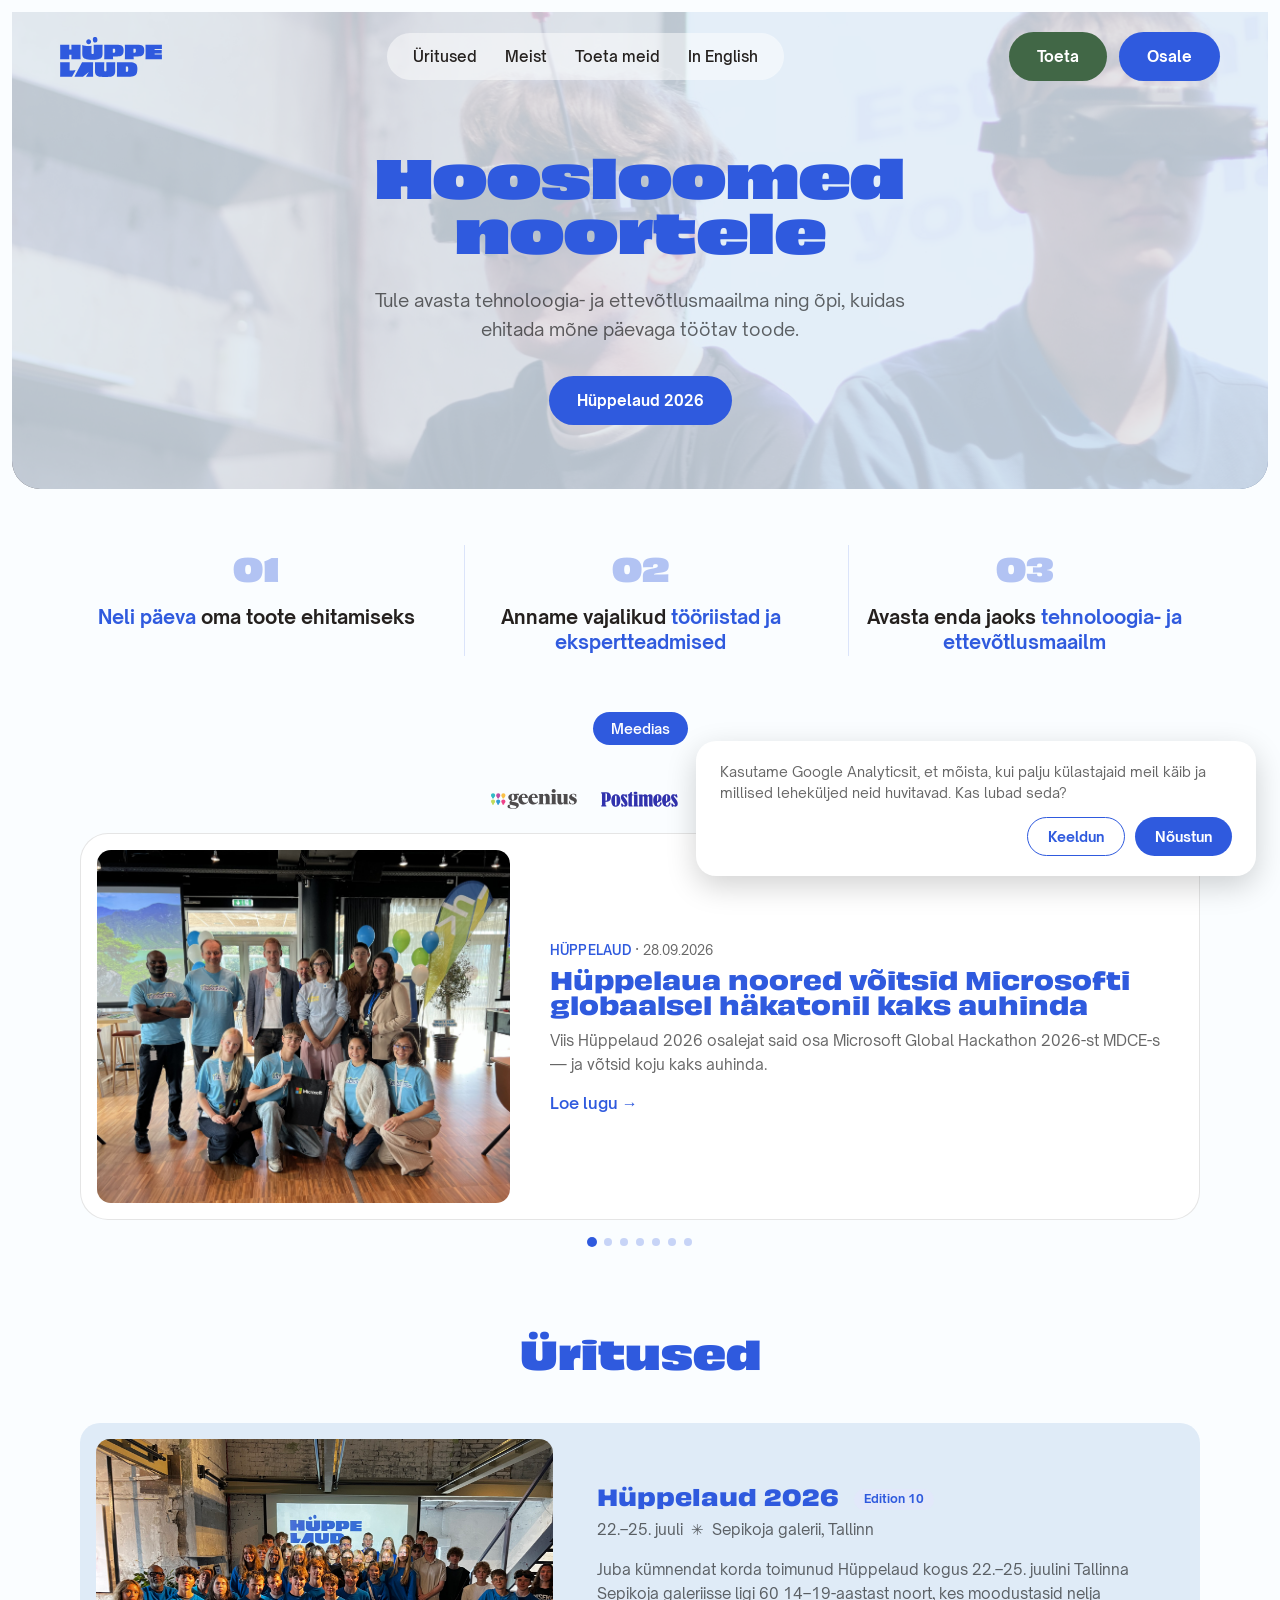
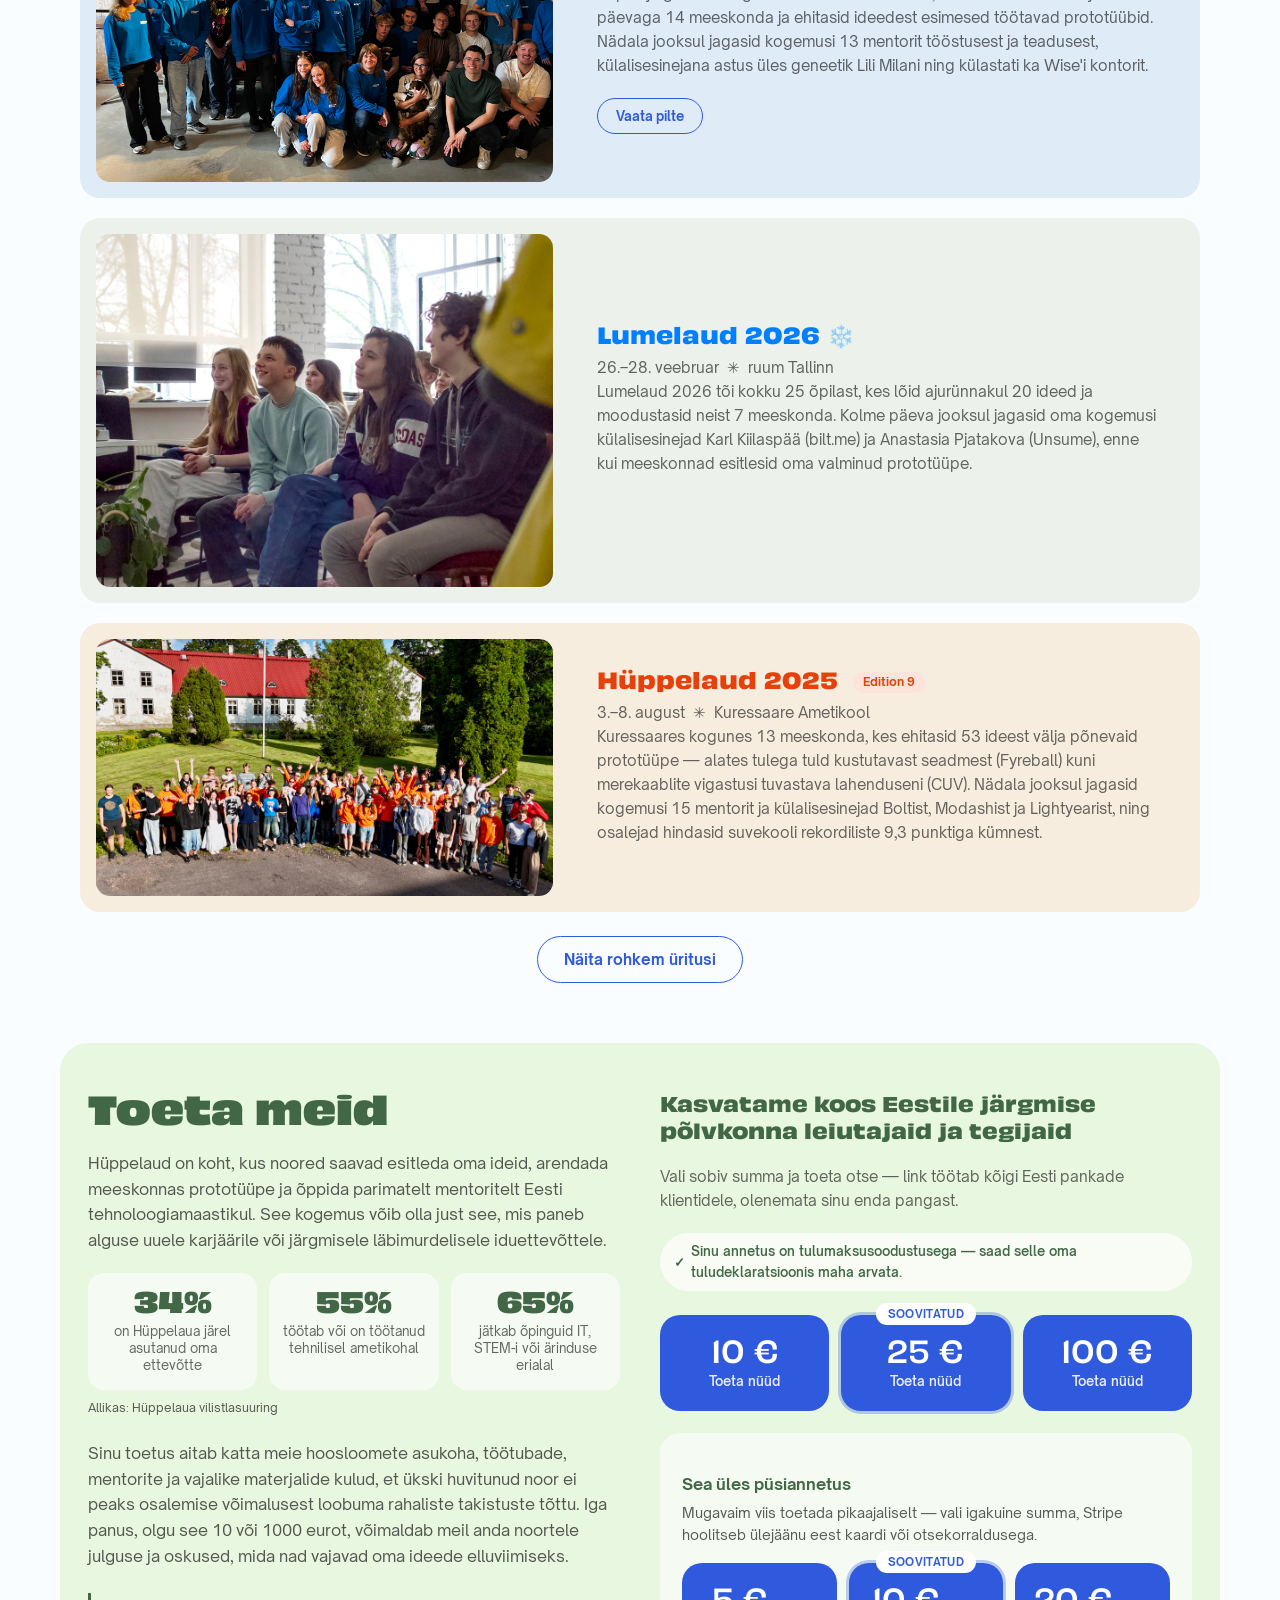
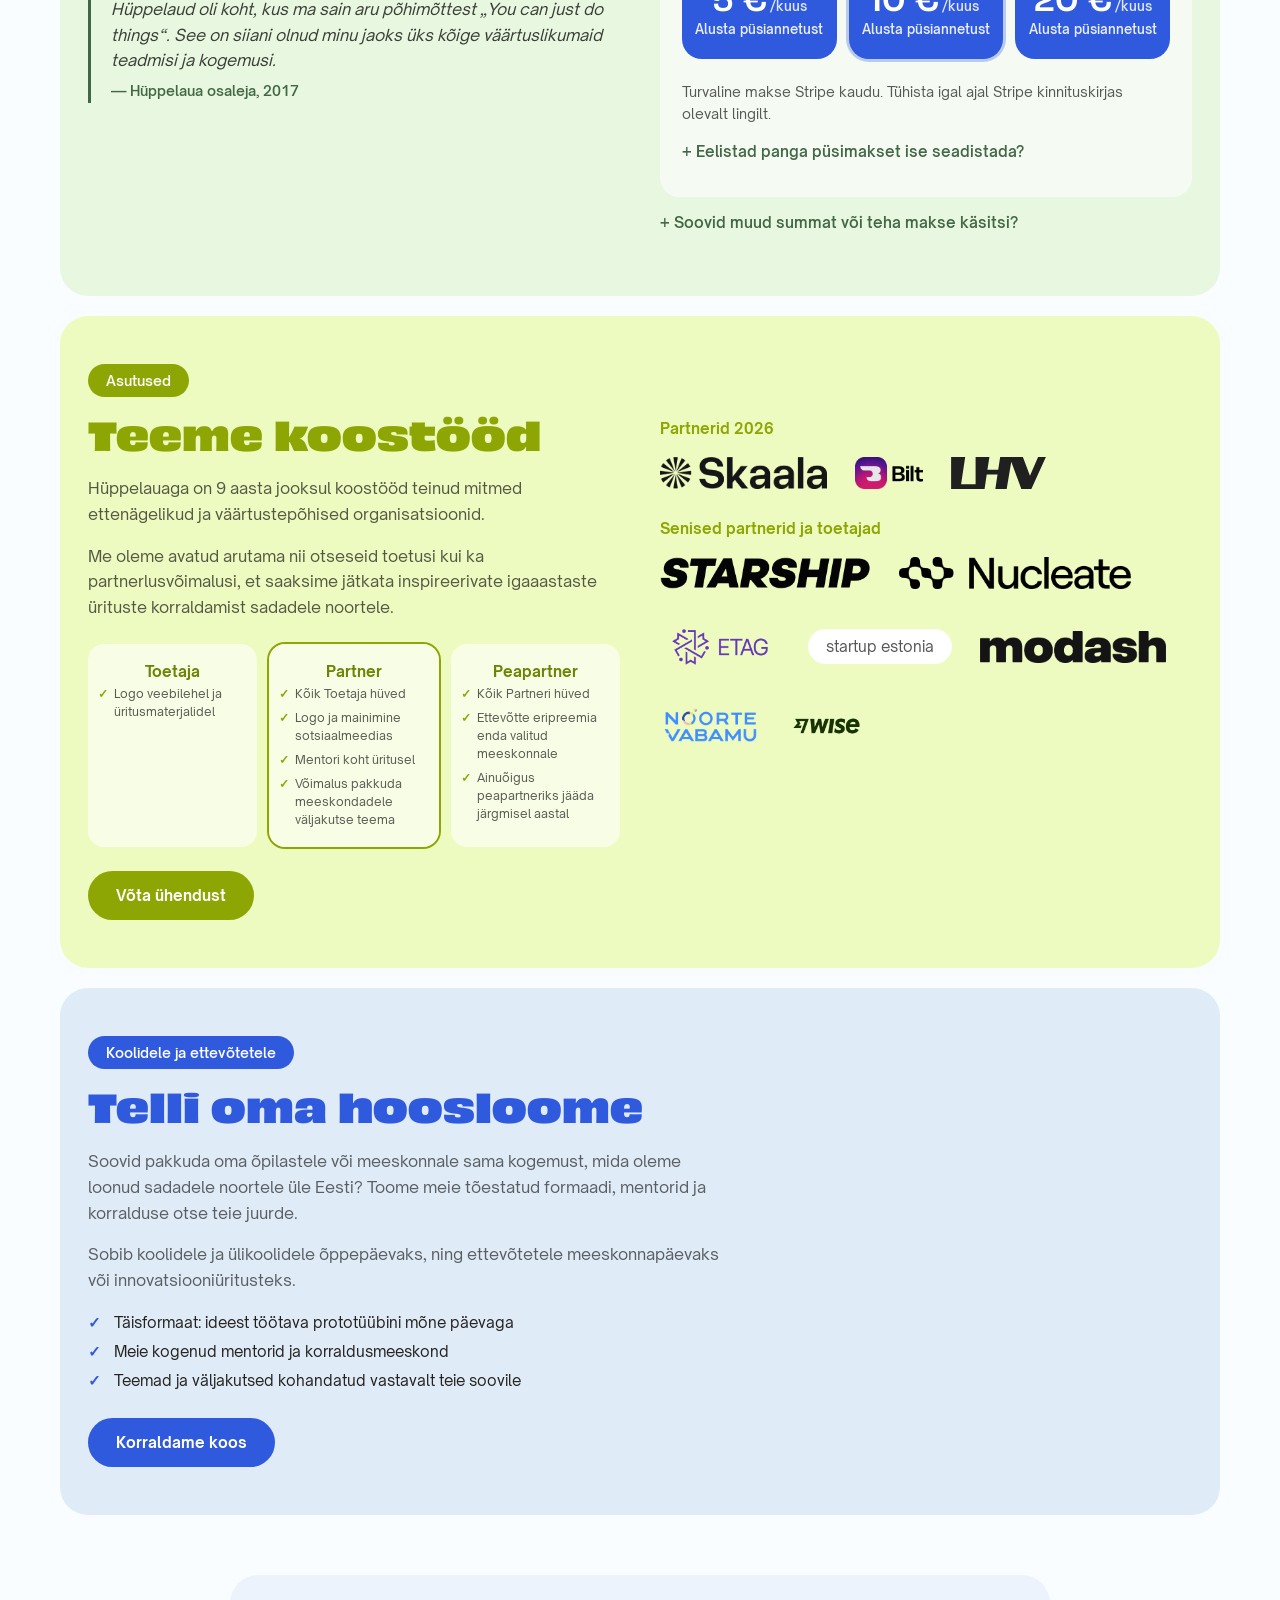
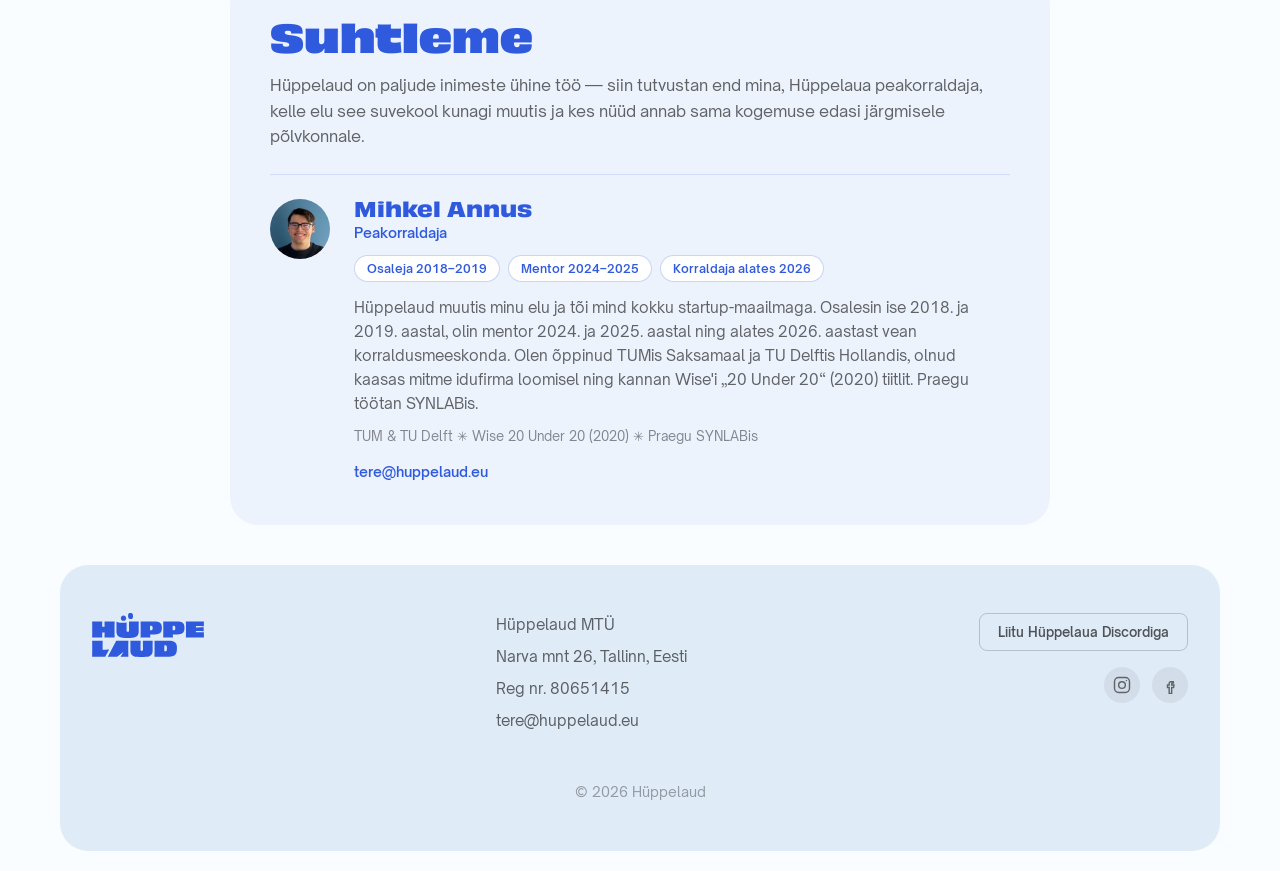
==== commit 85c87bfb: "Publish Microsoft hackathon win article (et + en), fix press carousel timer Adds a new press piece a" ====
--- a/index.html
+++ b/index.html
@@ -243,6 +243,17 @@
     <div class="press-carousel" id="pressCarousel">
       <div class="press-card is-active">
         <div class="press-card-photo">
+          <img src="/assets/images/microsoft-hakaton-2026-awards.jpg" data-i18n-alt="press.photoAlt7" alt="Hüppelaua noored koos Microsofti meeskonnaga häkatoni lõpetamise tähistamisel">
+        </div>
+        <div class="press-card-body">
+          <p class="press-source">Hüppelaud <span class="press-date" data-i18n="press.date7">28.09.2026</span></p>
+          <h3 class="press-headline" data-i18n="press.headline7">Hüppelaua noored võitsid Microsofti globaalsel häkatonil kaks auhinda</h3>
+          <p class="press-desc" data-i18n="press.desc7">Viis Hüppelaud 2026 osalejat said osa Microsoft Global Hackathon 2026-st MDCE-s — ja võtsid koju kaks auhinda.</p>
+          <a class="press-link" href="/microsoft-hakaton-2026/" data-i18n="press.cta" data-outlet="Hüppelaud">Loe lugu →</a>
+        </div>
+      </div>
+      <div class="press-card">
+        <div class="press-card-photo">
           <img src="/assets/images/press-huppelaud-markalast.jpg" data-i18n-alt="press.photoAlt6" alt="Hüppelaud 2026 meeskond esitlemas oma prototüüpi">
         </div>
         <div class="press-card-body">
@@ -314,6 +325,7 @@
         <button type="button" class="press-dot" data-slide-to="3" data-i18n-aria="press.dot4" aria-label="Slaid 4"></button>
         <button type="button" class="press-dot" data-slide-to="4" data-i18n-aria="press.dot5" aria-label="Slaid 5"></button>
         <button type="button" class="press-dot" data-slide-to="5" data-i18n-aria="press.dot6" aria-label="Slaid 6"></button>
+        <button type="button" class="press-dot" data-slide-to="6" data-i18n-aria="press.dot7" aria-label="Slaid 7"></button>
       </div>
     </div>
   </section>
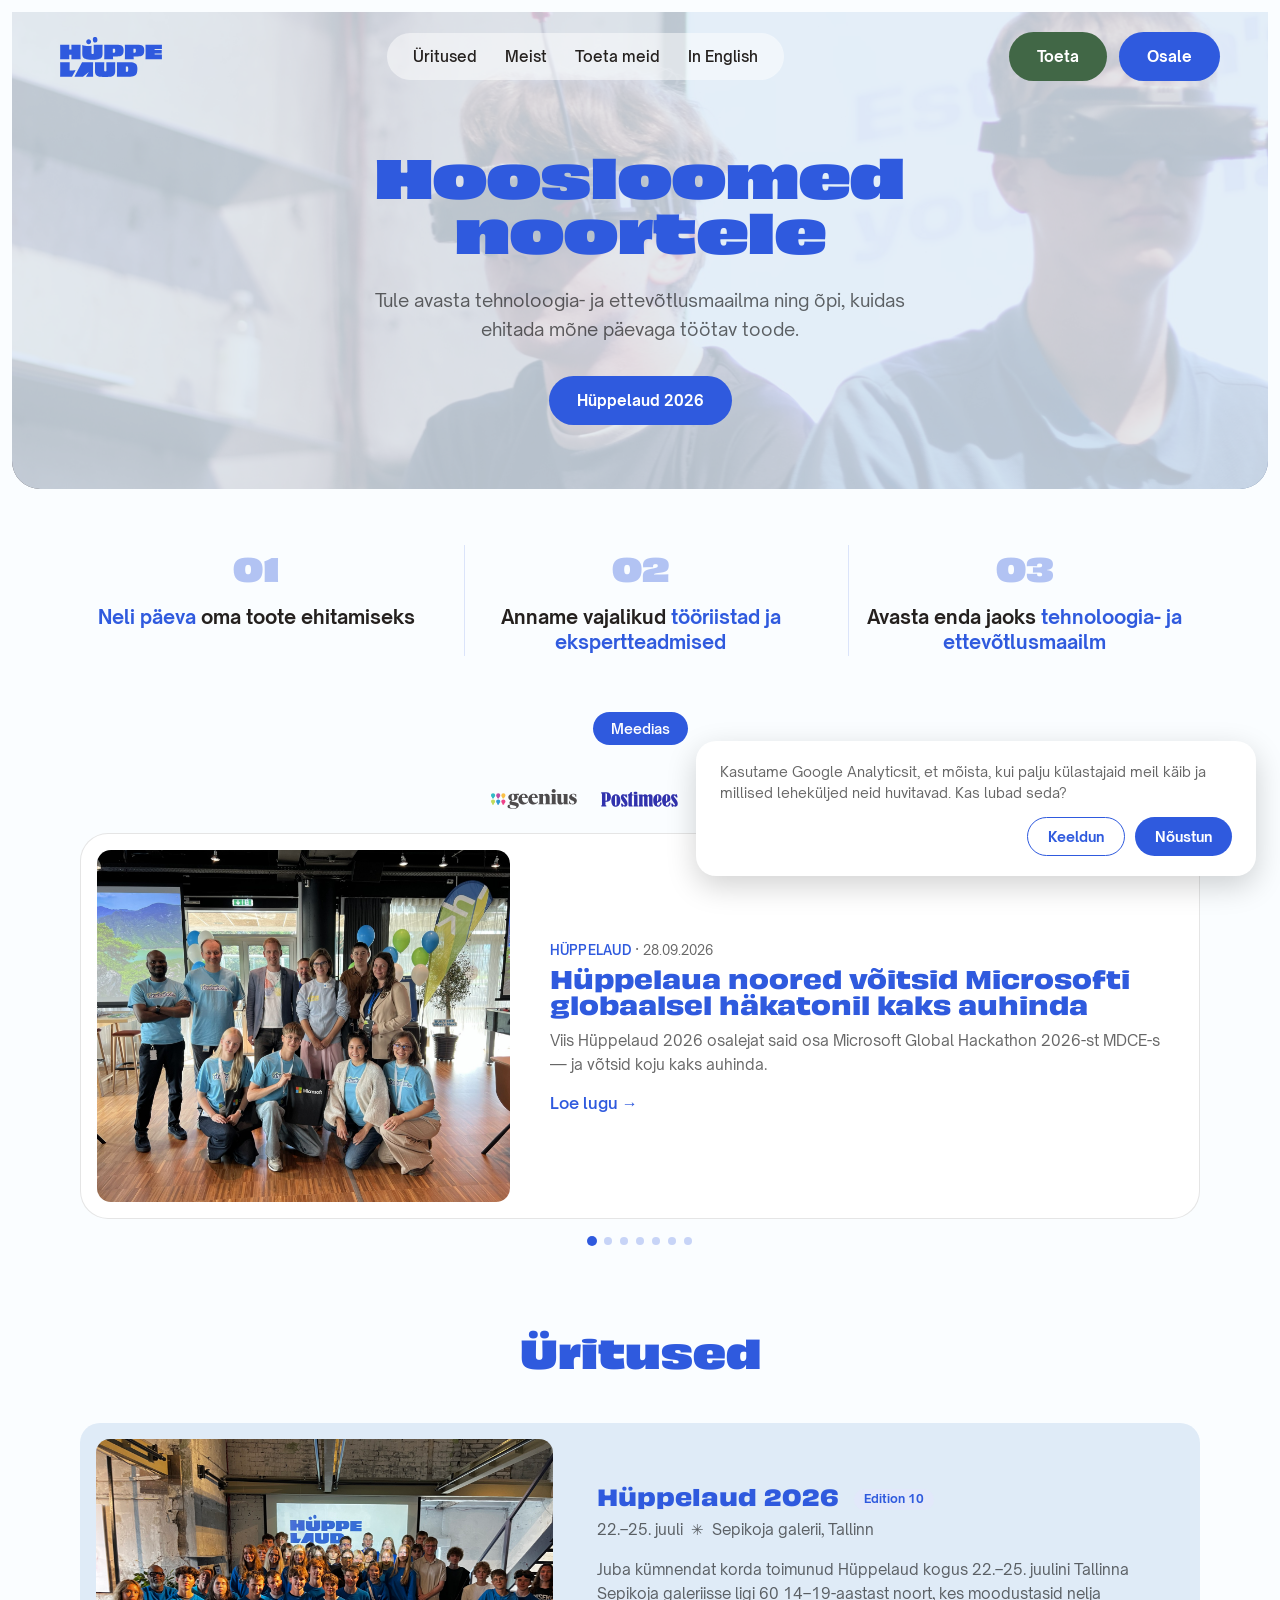
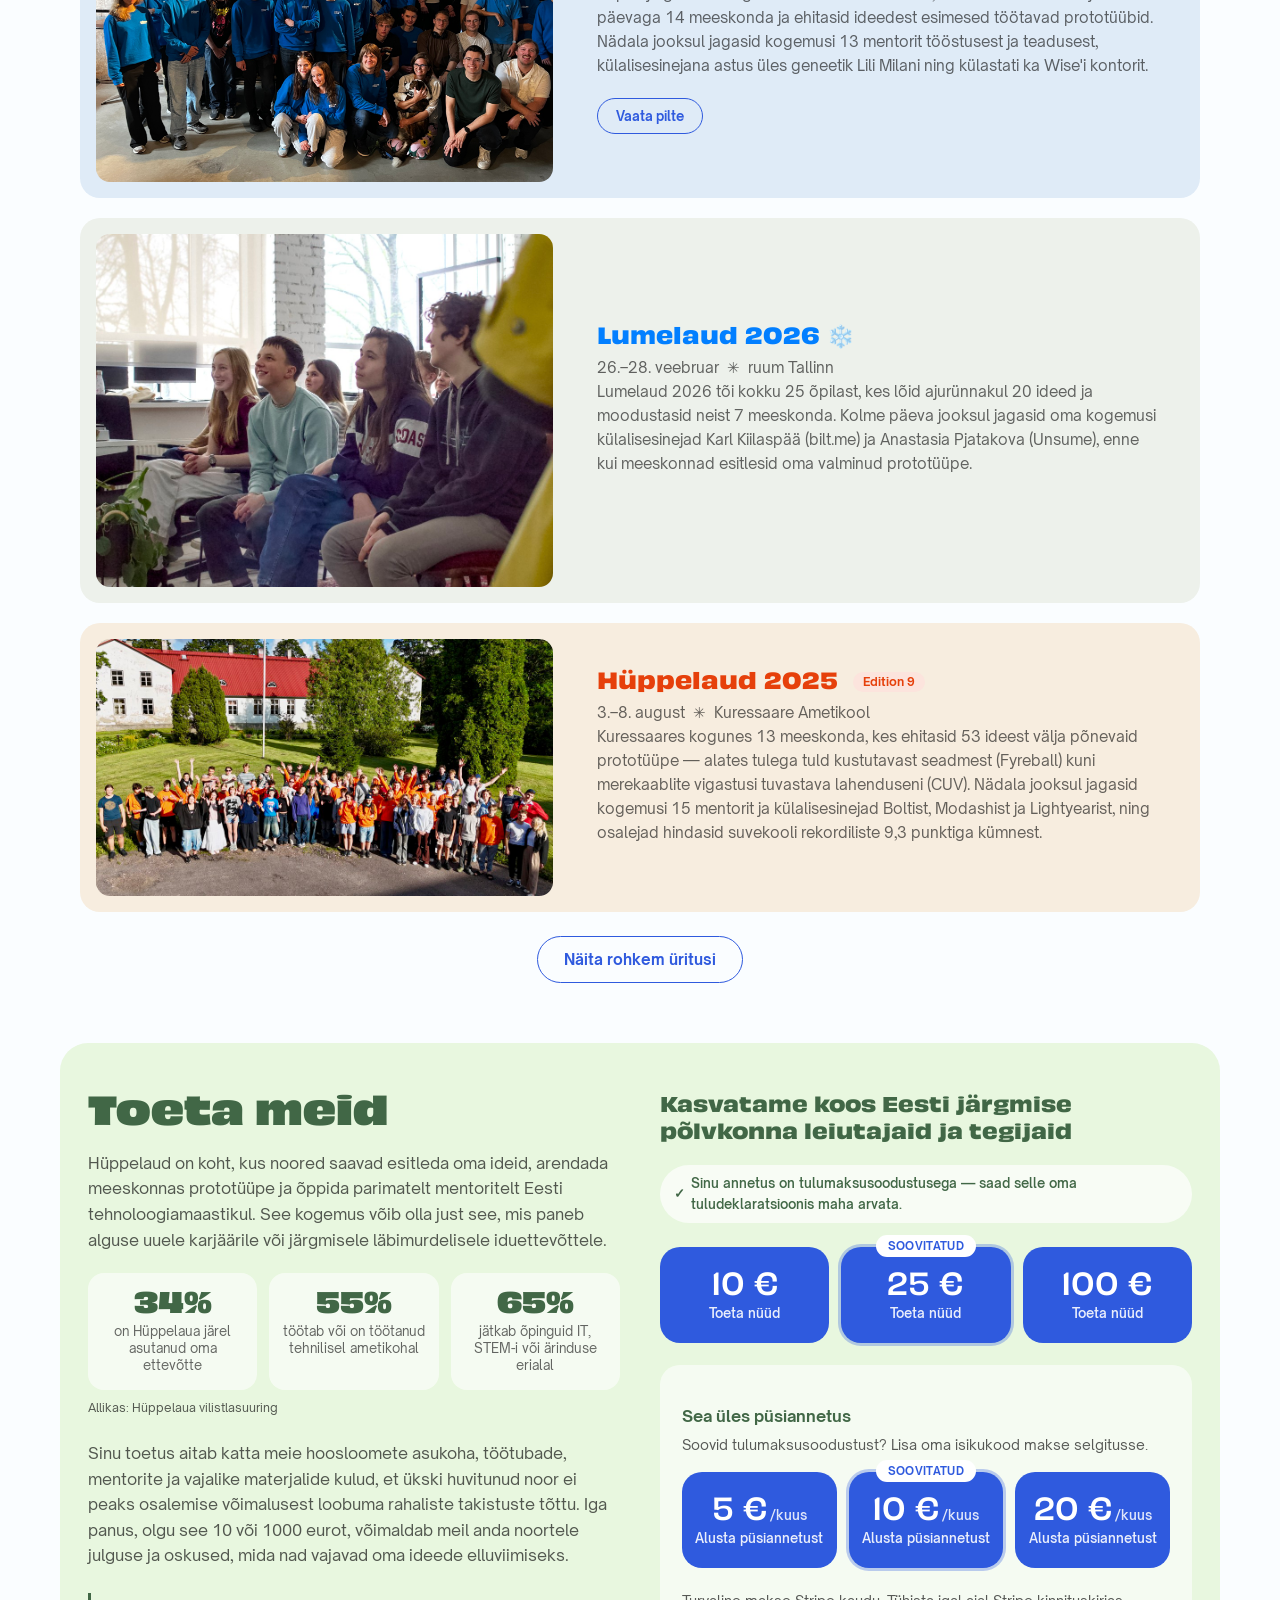
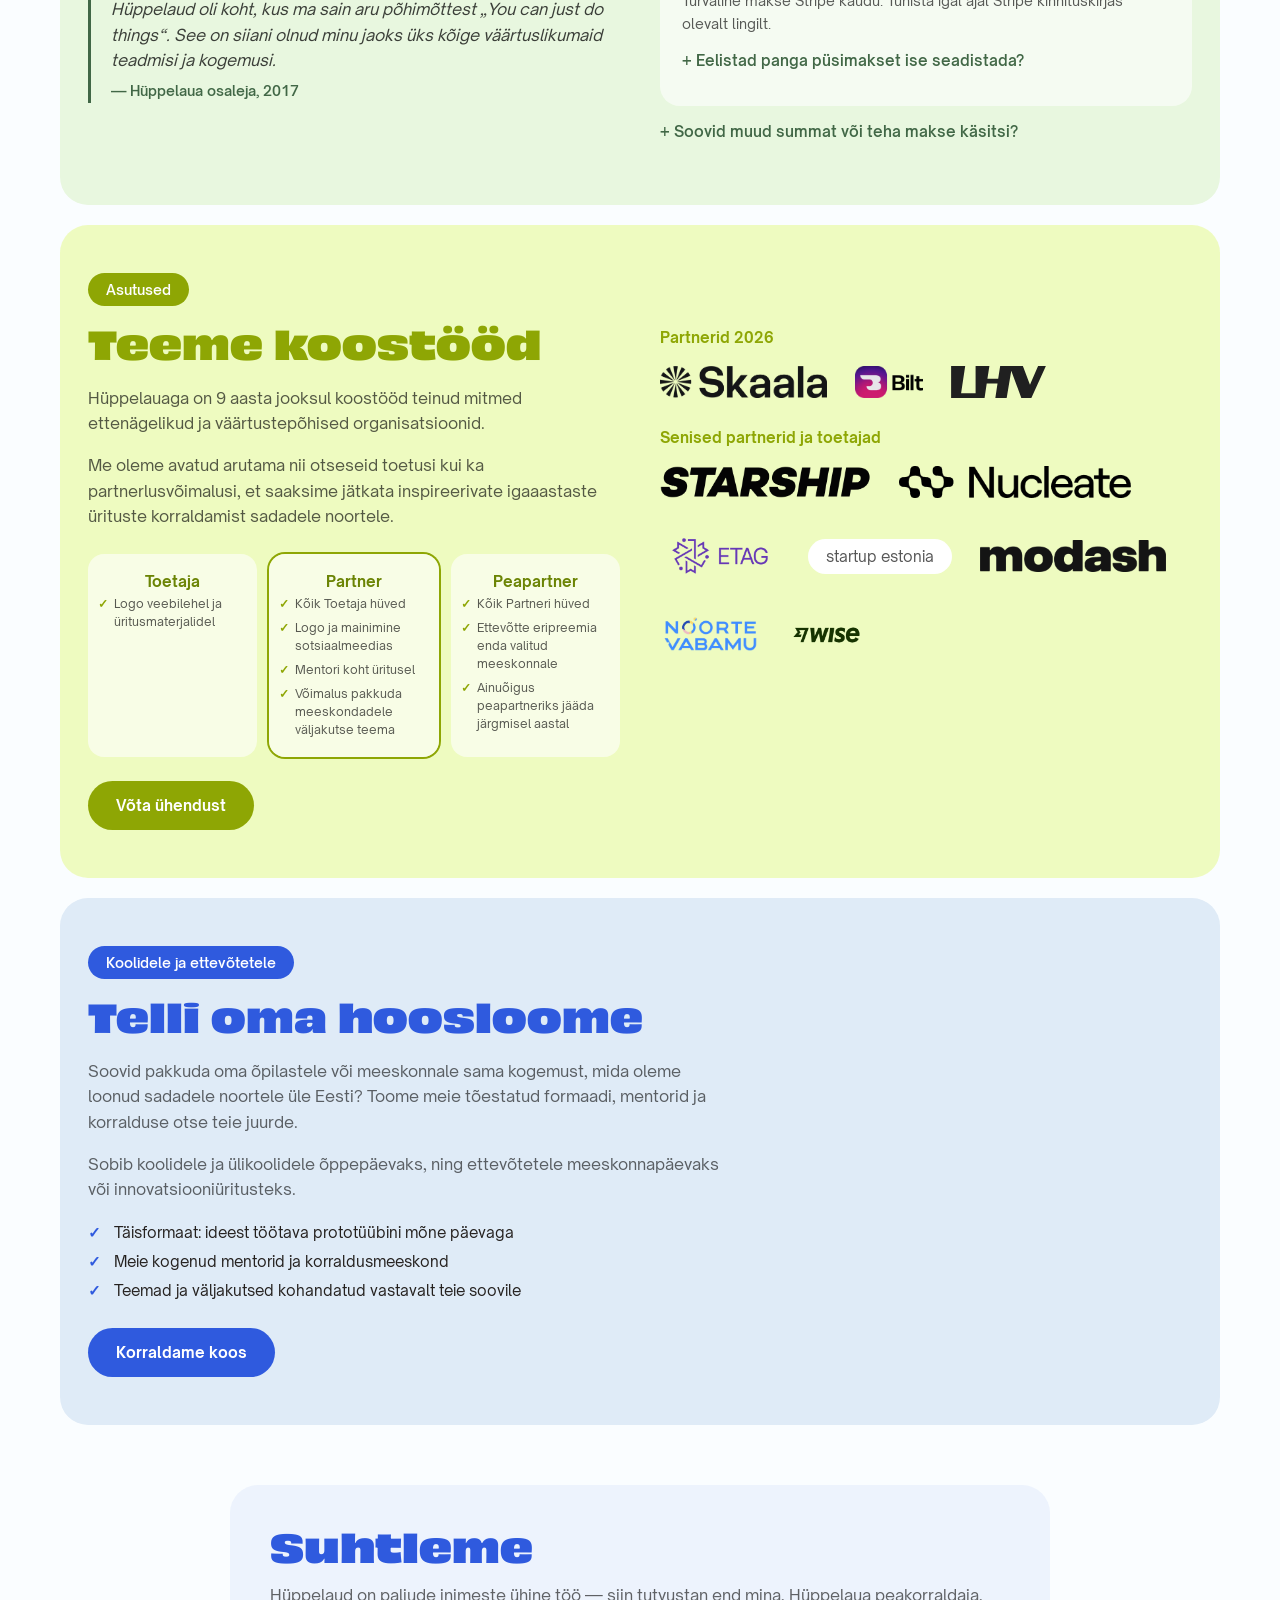
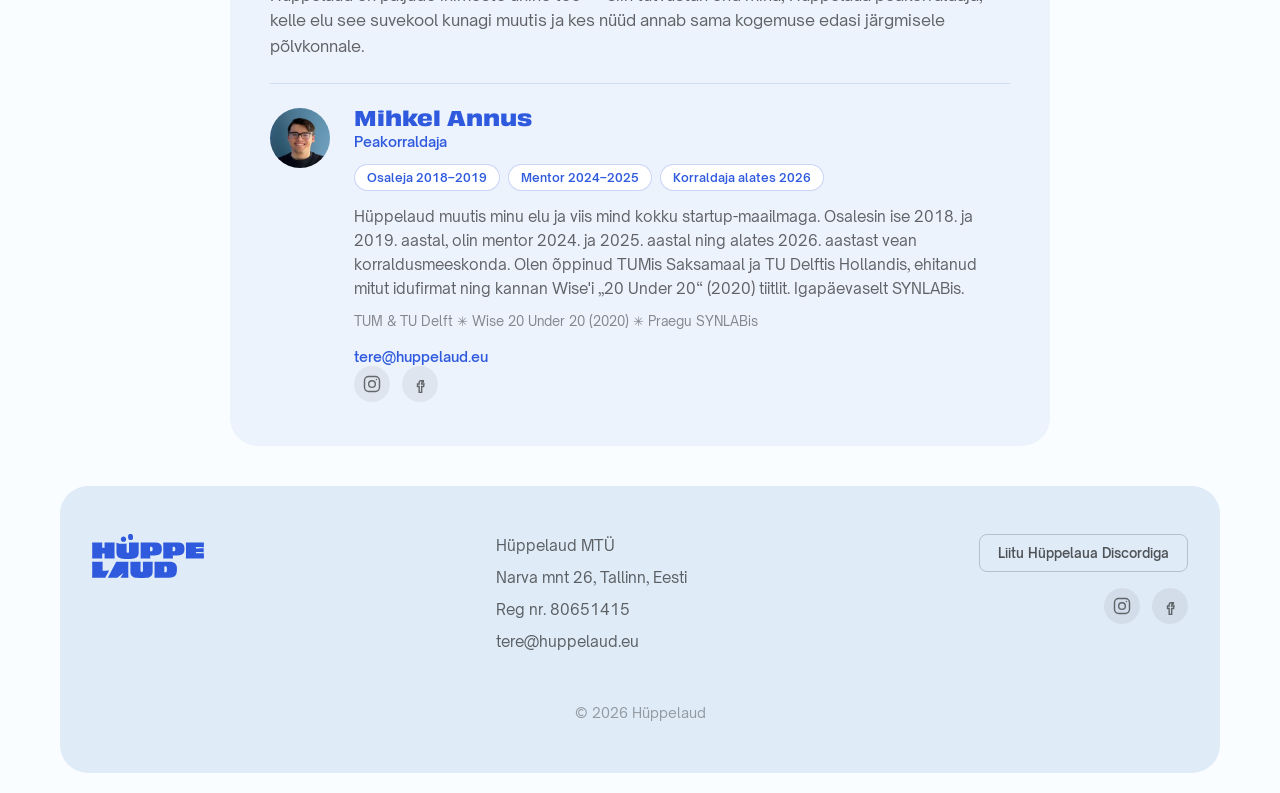
==== commit 8f06d8b7: "Add isikukood hint, socials to nav/team card, site audit fixes Points Stripe donors to the optional " ====
--- a/index.html
+++ b/index.html
@@ -203,6 +203,14 @@
     <a class="lang-select" href="/en/" data-i18n-href="nav.langHref" hreflang="en" data-i18n-hreflang="nav.langCode" lang="en" data-i18n-lang="nav.langCode" data-i18n="nav.langSwitch">In English</a>
     <a href="#donate" class="btn btn-donate" data-i18n="nav.donate">Toeta</a>
     <a href="#events" class="btn btn-primary" data-i18n="nav.cta">Osale</a>
+    <div class="footer-social menu-mobile-social">
+      <a href="https://www.instagram.com/huppelaud/" class="footer-social-link" target="_blank" rel="noopener noreferrer" data-i18n-aria="footer.instagramAria" aria-label="Instagram">
+        <svg width="20" height="20" viewBox="0 0 24 24" fill="none" stroke="currentColor" stroke-width="1.7"><rect x="3" y="3" width="18" height="18" rx="5"/><circle cx="12" cy="12" r="4"/><circle cx="17.3" cy="6.7" r="0.9" fill="currentColor" stroke="none"/></svg>
+      </a>
+      <a href="https://www.facebook.com/huppelaud/" class="footer-social-link" target="_blank" rel="noopener noreferrer" data-i18n-aria="footer.facebookAria" aria-label="Facebook">
+        <svg width="20" height="20" viewBox="0 0 24 24" fill="none" stroke="currentColor" stroke-width="1.7"><path d="M15 8h-2a2 2 0 0 0-2 2v2H9v3h2v7h3v-7h2.3l.5-3H14v-1.3c0-.6.3-1.2 1.2-1.2H16V8h-1z"/></svg>
+      </a>
+    </div>
   </div>
 
   <div class="hero-content">
@@ -489,8 +497,7 @@
         </blockquote>
       </div>
       <div class="support-donate" id="donate" data-track-section="donate">
-        <h3 data-i18n="support.donateHeading">Kasvatame koos Eestile järgmise põlvkonna leiutajaid ja tegijaid</h3>
-        <p class="donate-lead" data-i18n="support.donateLead">Vali sobiv summa ja toeta otse — link töötab kõigi Eesti pankade klientidele, olenemata sinu enda pangast.</p>
+        <h3 data-i18n="support.donateHeading">Kasvatame koos Eesti järgmise põlvkonna leiutajaid ja tegijaid</h3>
 
         <p class="donate-tax-note"><span class="tax-note-icon" aria-hidden="true">✓</span><span data-i18n="support.taxNote">Sinu annetus on tulumaksusoodustusega — saad selle oma tuludeklaratsioonis maha arvata.</span></p>
 
@@ -512,7 +519,7 @@
 
         <div class="recurring-donate">
           <h4 data-i18n="support.recurringTitle">Sea üles püsiannetus</h4>
-          <p data-i18n="support.recurringText">Mugavaim viis toetada pikaajaliselt — vali igakuine summa, Stripe hoolitseb ülejäänu eest kaardi või otsekorraldusega.</p>
+          <p data-i18n="support.recurringText">Soovid tulumaksusoodustust? Lisa oma isikukood makse selgitusse.</p>
 
           <div class="donate-tiers recurring-tiers">
             <a class="tier-card" href="https://buy.stripe.com/eVq28r7Th3jkbKWa7k7Zu00" target="_blank" rel="noopener noreferrer">
@@ -560,7 +567,7 @@
             </div>
             <div class="donate-row">
               <span class="donate-label" data-i18n="support.labelReference">Selgitus</span>
-              <button class="donate-value" data-copy="Hüppelaud MTÜ annetus">Hüppelaud MTÜ annetus <span class="copy-icon">⧉</span></button>
+              <button class="donate-value" data-copy="Hüppelaud MTÜ annetus, [isikukood]">Hüppelaud MTÜ annetus, [isikukood] <span class="copy-icon">⧉</span></button>
             </div>
           </div>
         </details>
@@ -661,11 +668,20 @@
               <span class="team-tag" data-i18n="team.mihkel.tag3">Korraldaja alates 2026</span>
             </div>
 
-            <p class="team-bio" data-i18n="team.mihkel.bio">Hüppelaud muutis minu elu ja tõi mind kokku startup-maailmaga. Osalesin ise 2018. ja 2019. aastal, olin mentor 2024. ja 2025. aastal ning alates 2026. aastast vean korraldusmeeskonda. Olen õppinud TUMis Saksamaal ja TU Delftis Hollandis, olnud kaasas mitme idufirma loomisel ning kannan Wise'i „20 Under 20“ (2020) tiitlit. Praegu töötan SYNLABis.</p>
+            <p class="team-bio" data-i18n="team.mihkel.bio">Hüppelaud muutis minu elu ja viis mind kokku startup-maailmaga. Osalesin ise 2018. ja 2019. aastal, olin mentor 2024. ja 2025. aastal ning alates 2026. aastast vean korraldusmeeskonda. Olen õppinud TUMis Saksamaal ja TU Delftis Hollandis, ehitanud mitut idufirmat ning kannan Wise'i „20 Under 20“ (2020) tiitlit. Igapäevaselt SYNLABis.</p>
 
             <p class="team-credentials" data-i18n="team.mihkel.credentials">TUM &amp; TU Delft  ✳  Wise 20 Under 20 (2020)  ✳  Praegu SYNLABis</p>
 
             <a href="mailto:tere@huppelaud.eu" class="team-contact">tere@huppelaud.eu</a>
+
+            <div class="footer-social team-social">
+              <a href="https://www.instagram.com/huppelaud/" class="footer-social-link" target="_blank" rel="noopener noreferrer" data-i18n-aria="footer.instagramAria" aria-label="Instagram">
+                <svg width="20" height="20" viewBox="0 0 24 24" fill="none" stroke="currentColor" stroke-width="1.7"><rect x="3" y="3" width="18" height="18" rx="5"/><circle cx="12" cy="12" r="4"/><circle cx="17.3" cy="6.7" r="0.9" fill="currentColor" stroke="none"/></svg>
+              </a>
+              <a href="https://www.facebook.com/huppelaud/" class="footer-social-link" target="_blank" rel="noopener noreferrer" data-i18n-aria="footer.facebookAria" aria-label="Facebook">
+                <svg width="20" height="20" viewBox="0 0 24 24" fill="none" stroke="currentColor" stroke-width="1.7"><path d="M15 8h-2a2 2 0 0 0-2 2v2H9v3h2v7h3v-7h2.3l.5-3H14v-1.3c0-.6.3-1.2 1.2-1.2H16V8h-1z"/></svg>
+              </a>
+            </div>
           </div>
       </div>
     </article>
--- a/styles.css
+++ b/styles.css
@@ -484,7 +484,6 @@
   color: #fff;
   margin-bottom: 20px;
 }
-.badge-green { background: var(--sage-badge); }
 .badge-olive { background: var(--olive-badge); }
 .badge-blue { background: var(--blue); }
 
@@ -648,17 +647,6 @@
 .copy-icon { font-size: 14px; opacity: 0.6; }
 .donate-value.copied .copy-icon::after { content: "✓"; }
 
-.donate-note {
-  margin: 18px 4px 0;
-  color: rgba(0,0,0,0.55);
-  font-size: 15px;
-}
-
-.donate-lead {
-  color: rgba(0,0,0,0.6);
-  font-size: 15px;
-  margin-bottom: 20px;
-}
 
 .donate-tax-note {
   display: inline-flex;
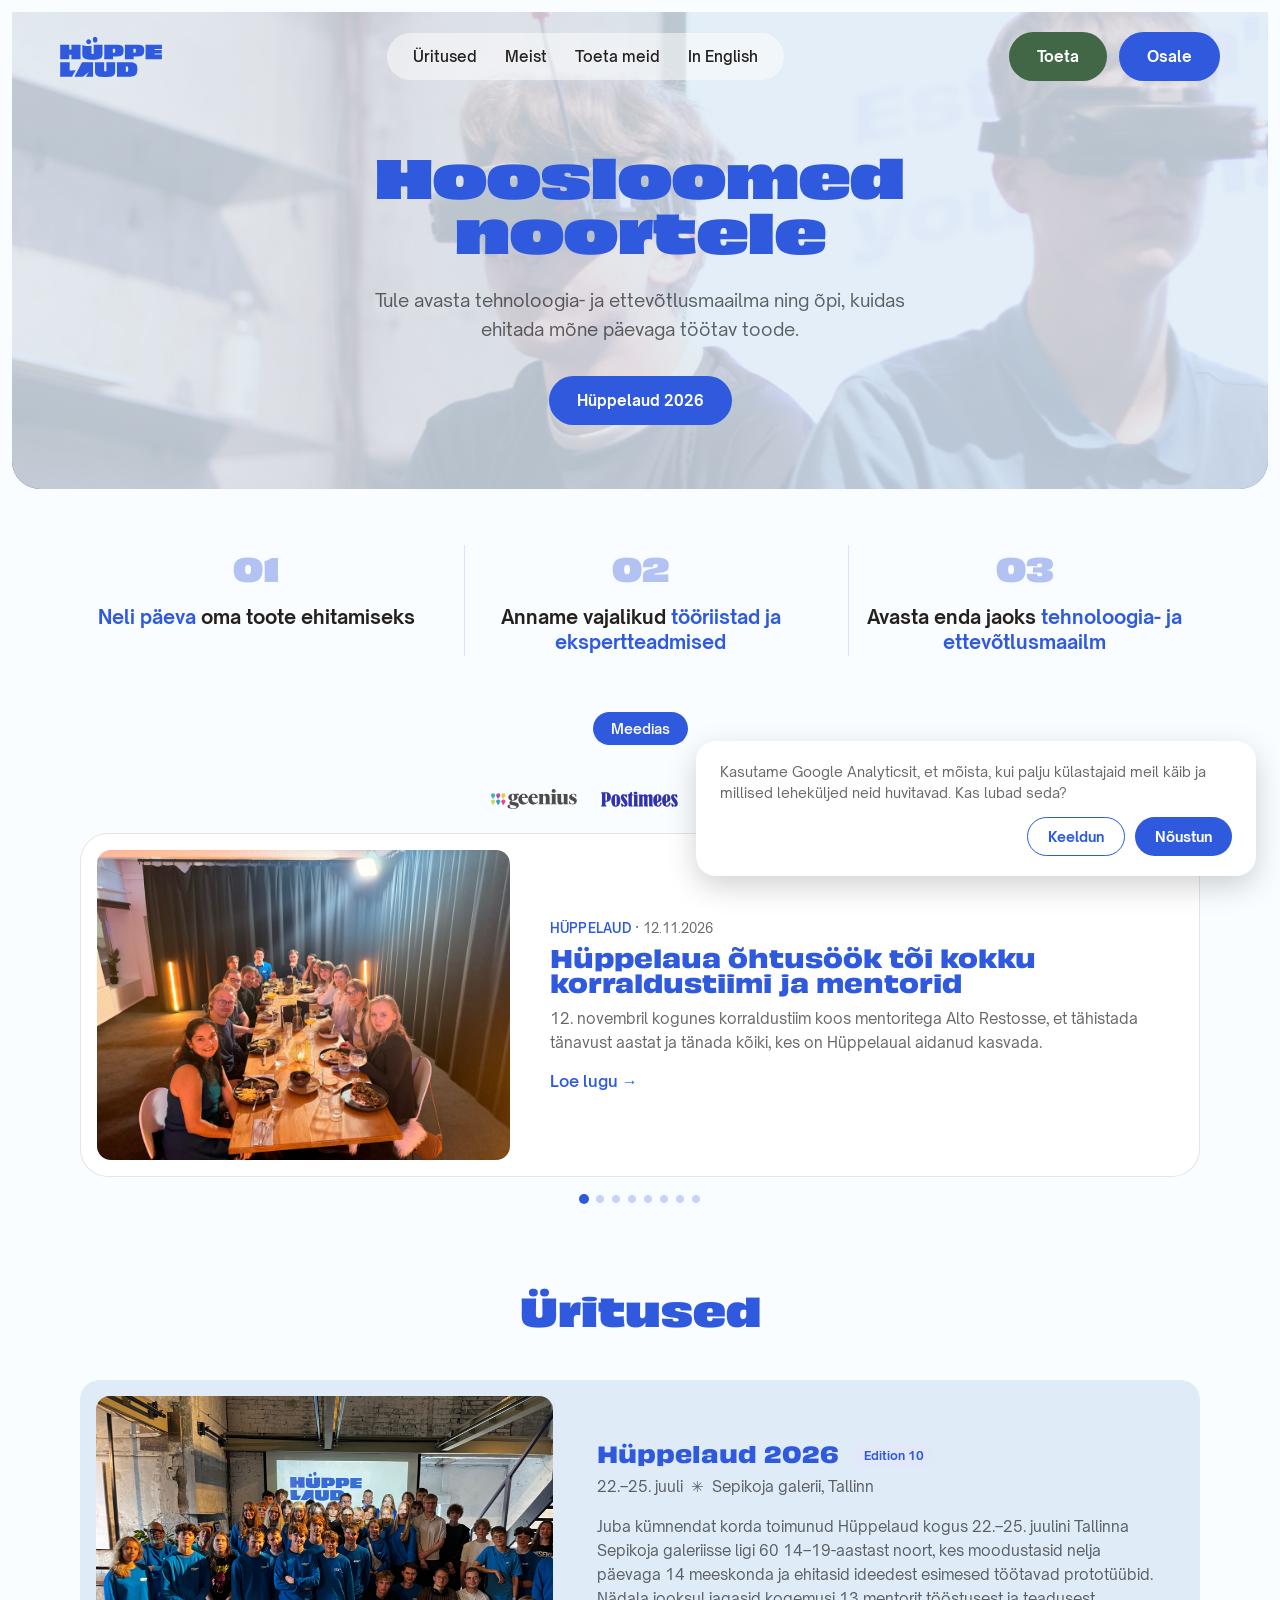
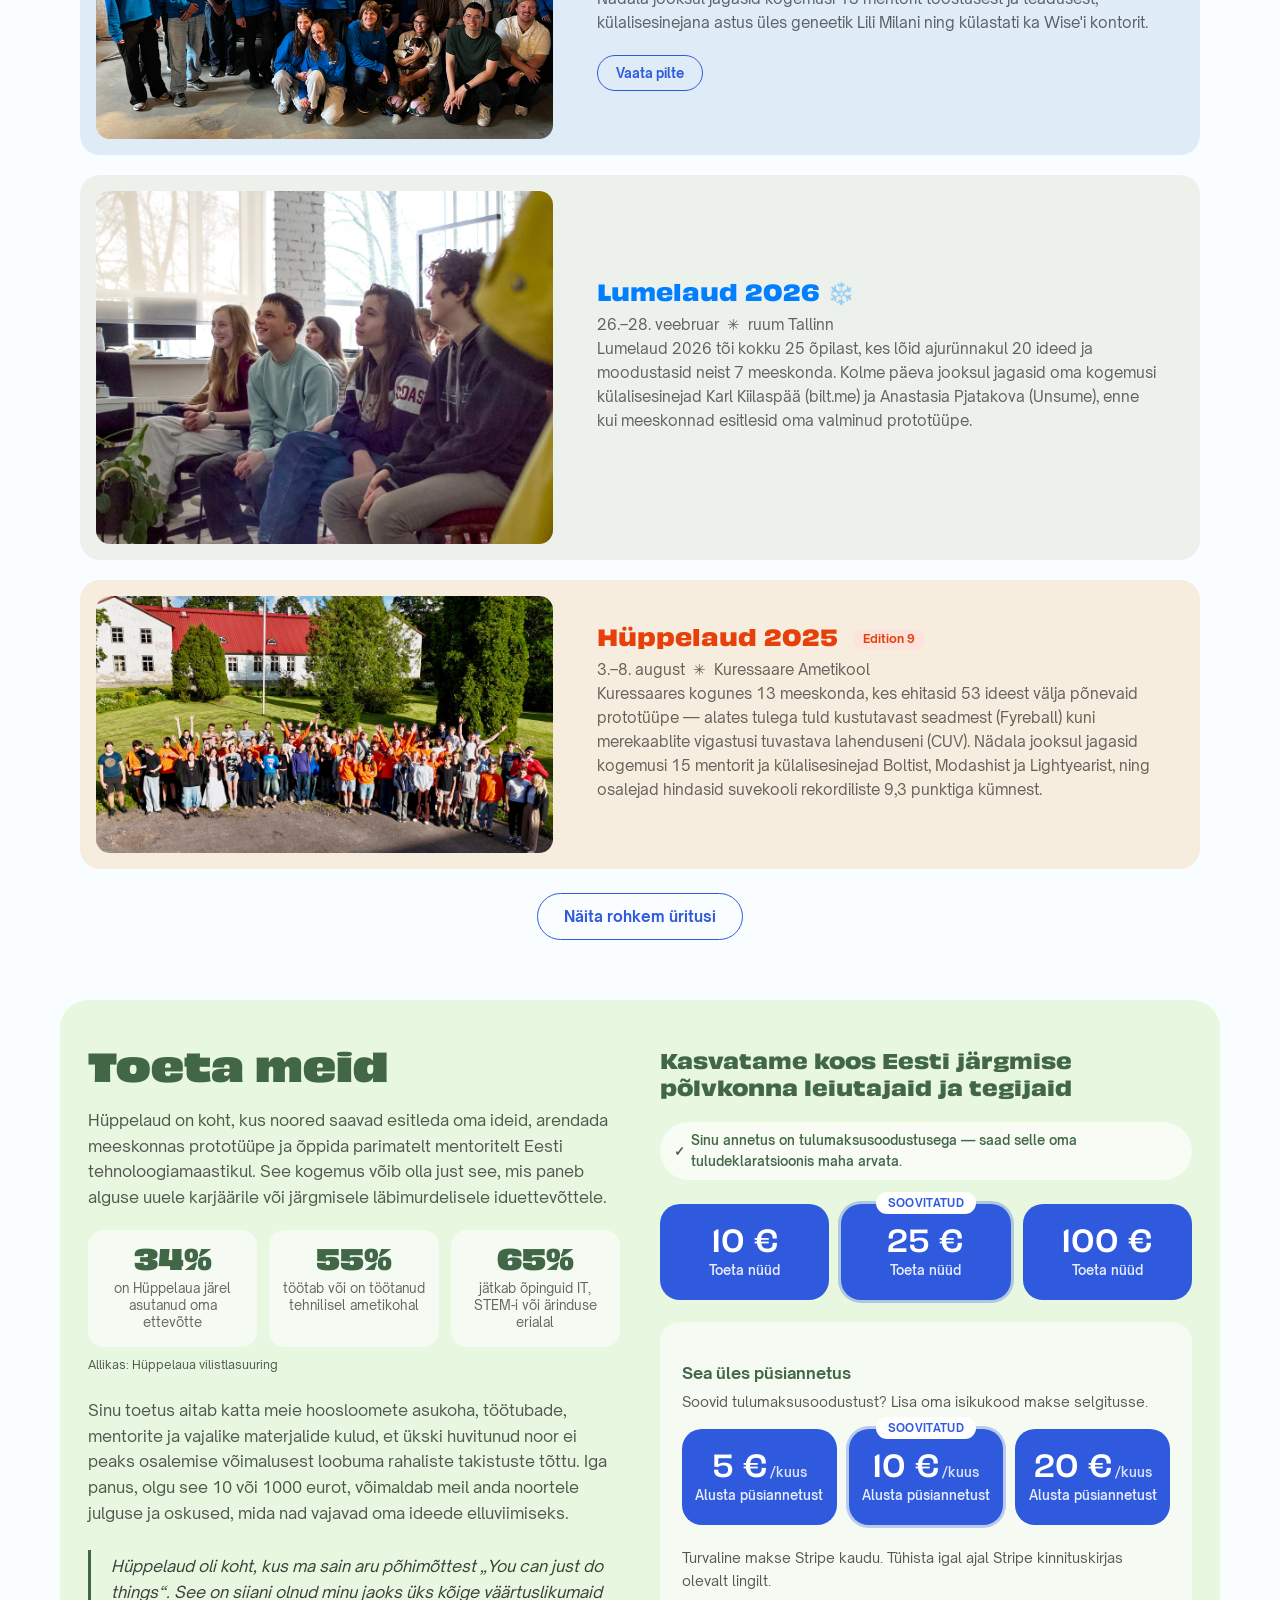
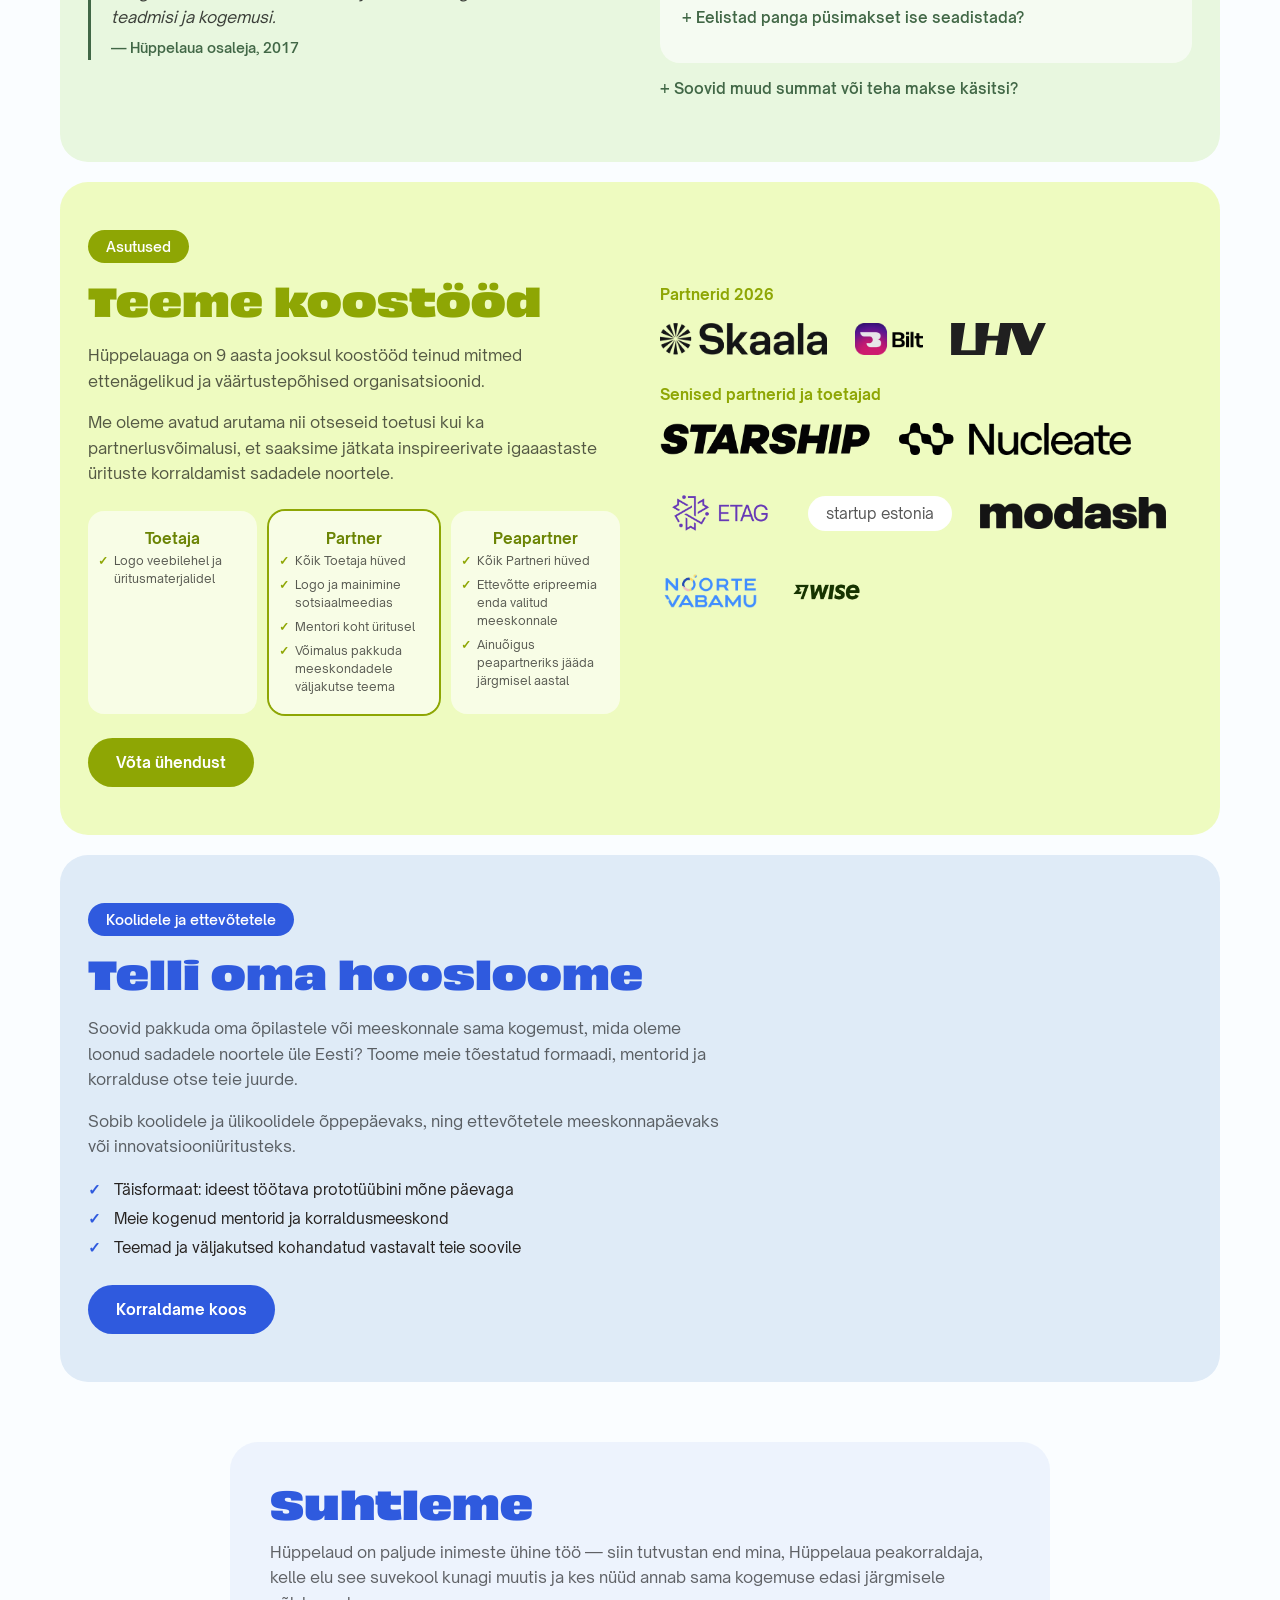
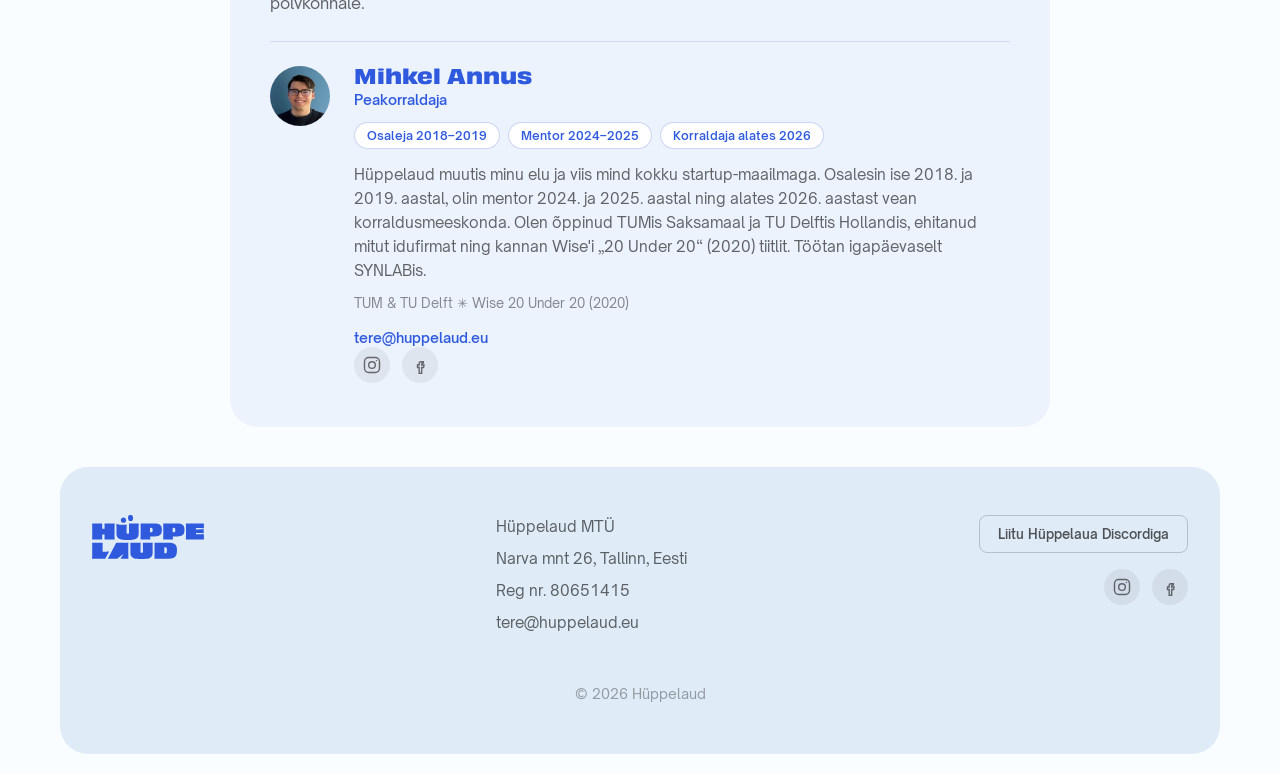
==== commit 7e287f8f: "Add dinner recap news article; tweak Mihkel's team bio Adds a Hüppelaud news article recapping the 1" ====
--- a/index.html
+++ b/index.html
@@ -251,6 +251,17 @@
     <div class="press-carousel" id="pressCarousel">
       <div class="press-card is-active">
         <div class="press-card-photo">
+          <img src="/assets/images/event-dinner-2026.jpg" data-i18n-alt="press.photoAlt8" alt="Hüppelaua korraldustiim ja mentorid õhtusöögil Alto Restos">
+        </div>
+        <div class="press-card-body">
+          <p class="press-source">Hüppelaud <span class="press-date" data-i18n="press.date8">12.11.2026</span></p>
+          <h3 class="press-headline" data-i18n="press.headline8">Hüppelaua õhtusöök tõi kokku korraldustiimi ja mentorid</h3>
+          <p class="press-desc" data-i18n="press.desc8">12. novembril kogunes korraldustiim koos mentoritega Alto Restosse, et tähistada tänavust aastat ja tänada kõiki, kes on Hüppelaual aidanud kasvada.</p>
+          <a class="press-link" href="/huppelaua-ohtusook/" data-i18n="press.cta" data-outlet="Hüppelaud">Loe lugu →</a>
+        </div>
+      </div>
+      <div class="press-card">
+        <div class="press-card-photo">
           <img src="/assets/images/microsoft-hakaton-2026-awards.jpg" data-i18n-alt="press.photoAlt7" alt="Hüppelaua noored koos Microsofti meeskonnaga häkatoni lõpetamise tähistamisel">
         </div>
         <div class="press-card-body">
@@ -334,6 +345,7 @@
         <button type="button" class="press-dot" data-slide-to="4" data-i18n-aria="press.dot5" aria-label="Slaid 5"></button>
         <button type="button" class="press-dot" data-slide-to="5" data-i18n-aria="press.dot6" aria-label="Slaid 6"></button>
         <button type="button" class="press-dot" data-slide-to="6" data-i18n-aria="press.dot7" aria-label="Slaid 7"></button>
+        <button type="button" class="press-dot" data-slide-to="7" data-i18n-aria="press.dot8" aria-label="Slaid 8"></button>
       </div>
     </div>
   </section>
@@ -668,9 +680,9 @@
               <span class="team-tag" data-i18n="team.mihkel.tag3">Korraldaja alates 2026</span>
             </div>
 
-            <p class="team-bio" data-i18n="team.mihkel.bio">Hüppelaud muutis minu elu ja viis mind kokku startup-maailmaga. Osalesin ise 2018. ja 2019. aastal, olin mentor 2024. ja 2025. aastal ning alates 2026. aastast vean korraldusmeeskonda. Olen õppinud TUMis Saksamaal ja TU Delftis Hollandis, ehitanud mitut idufirmat ning kannan Wise'i „20 Under 20“ (2020) tiitlit. Igapäevaselt SYNLABis.</p>
-
-            <p class="team-credentials" data-i18n="team.mihkel.credentials">TUM &amp; TU Delft  ✳  Wise 20 Under 20 (2020)  ✳  Praegu SYNLABis</p>
+            <p class="team-bio" data-i18n="team.mihkel.bio">Hüppelaud muutis minu elu ja viis mind kokku startup-maailmaga. Osalesin ise 2018. ja 2019. aastal, olin mentor 2024. ja 2025. aastal ning alates 2026. aastast vean korraldusmeeskonda. Olen õppinud TUMis Saksamaal ja TU Delftis Hollandis, ehitanud mitut idufirmat ning kannan Wise'i „20 Under 20“ (2020) tiitlit. Töötan igapäevaselt SYNLABis.</p>
+
+            <p class="team-credentials" data-i18n="team.mihkel.credentials">TUM &amp; TU Delft  ✳  Wise 20 Under 20 (2020)</p>
 
             <a href="mailto:tere@huppelaud.eu" class="team-contact">tere@huppelaud.eu</a>
 
